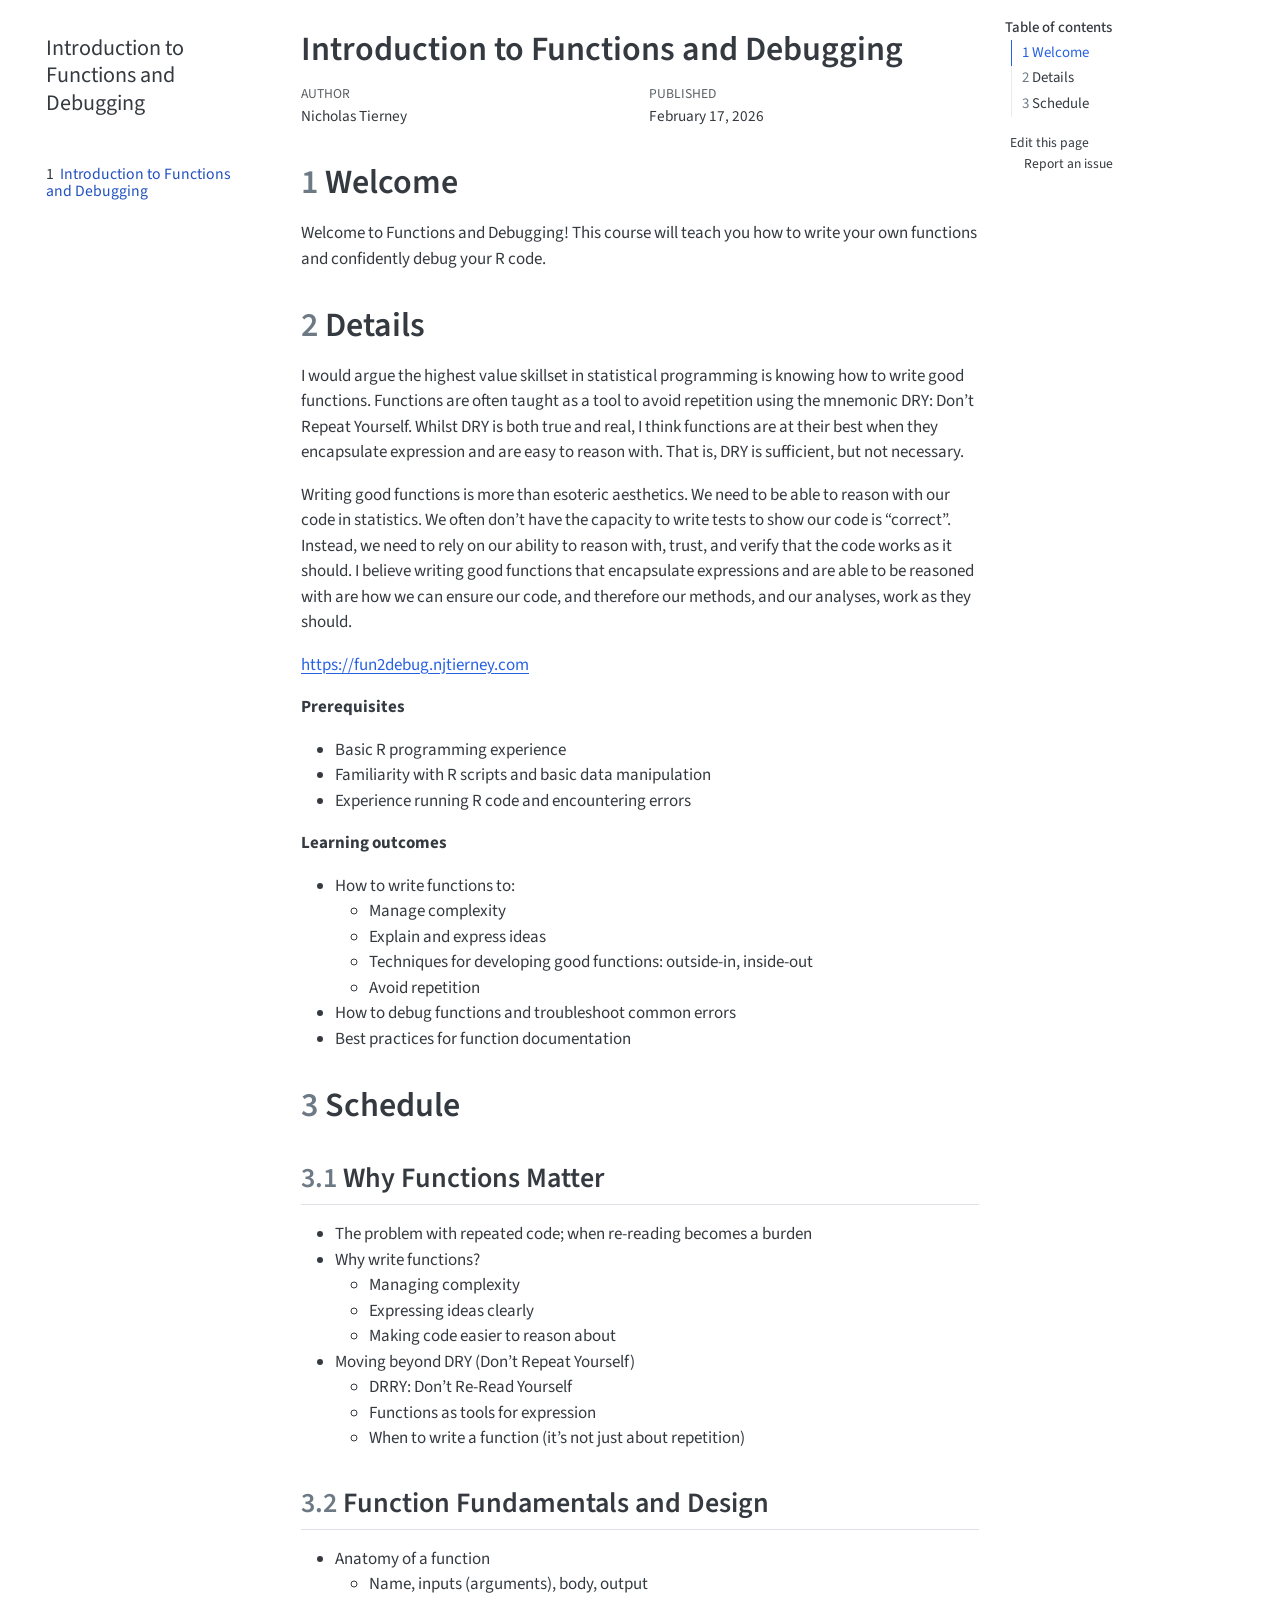
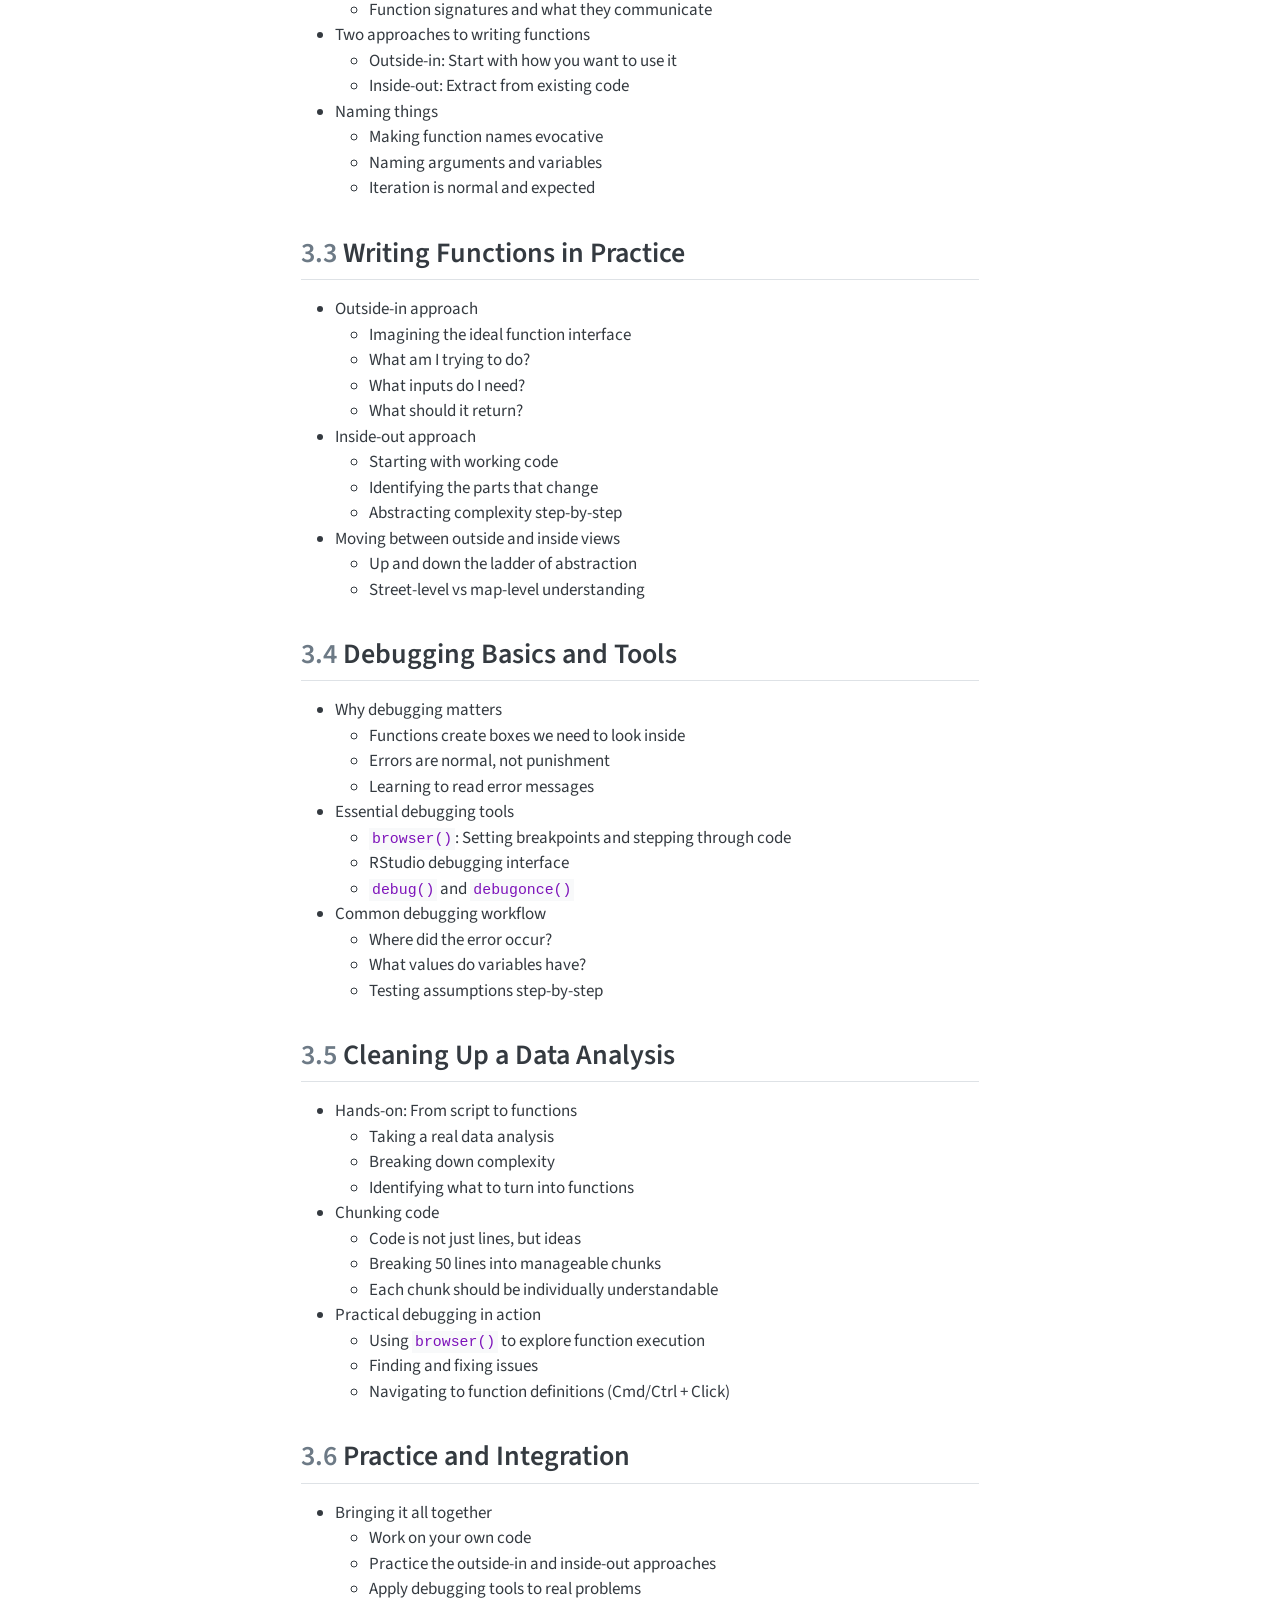
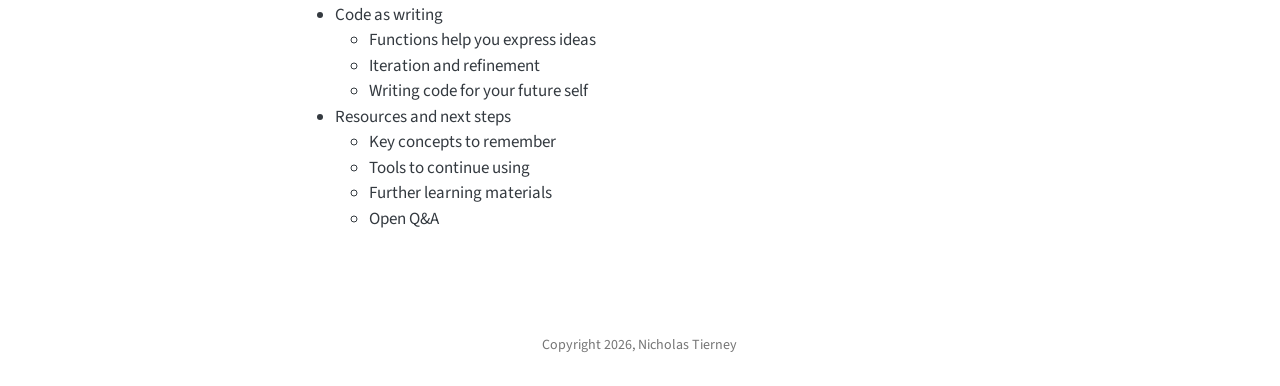
==== index.html @ d6c659cb "Built site for gh-pages" ====
<!DOCTYPE html>
<html xmlns="http://www.w3.org/1999/xhtml" lang="en" xml:lang="en"><head>

<meta charset="utf-8">
<meta name="generator" content="quarto-1.7.31">

<meta name="viewport" content="width=device-width, initial-scale=1.0, user-scalable=yes">

<meta name="author" content="Nicholas Tierney">
<meta name="dcterms.date" content="2026-02-17">

<title>Introduction to Functions and Debugging</title>
<style>
code{white-space: pre-wrap;}
span.smallcaps{font-variant: small-caps;}
div.columns{display: flex; gap: min(4vw, 1.5em);}
div.column{flex: auto; overflow-x: auto;}
div.hanging-indent{margin-left: 1.5em; text-indent: -1.5em;}
ul.task-list{list-style: none;}
ul.task-list li input[type="checkbox"] {
  width: 0.8em;
  margin: 0 0.8em 0.2em -1em; /* quarto-specific, see https://github.com/quarto-dev/quarto-cli/issues/4556 */ 
  vertical-align: middle;
}
</style>


<script src="site_libs/quarto-nav/quarto-nav.js"></script>
<script src="site_libs/quarto-nav/headroom.min.js"></script>
<script src="site_libs/clipboard/clipboard.min.js"></script>
<script src="site_libs/quarto-search/autocomplete.umd.js"></script>
<script src="site_libs/quarto-search/fuse.min.js"></script>
<script src="site_libs/quarto-search/quarto-search.js"></script>
<meta name="quarto:offset" content="./">
<script src="site_libs/quarto-html/quarto.js" type="module"></script>
<script src="site_libs/quarto-html/tabsets/tabsets.js" type="module"></script>
<script src="site_libs/quarto-html/popper.min.js"></script>
<script src="site_libs/quarto-html/tippy.umd.min.js"></script>
<script src="site_libs/quarto-html/anchor.min.js"></script>
<link href="site_libs/quarto-html/tippy.css" rel="stylesheet">
<link href="site_libs/quarto-html/quarto-syntax-highlighting-e1a5c8363afafaef2c763b6775fbf3ca.css" rel="stylesheet" id="quarto-text-highlighting-styles">
<script src="site_libs/bootstrap/bootstrap.min.js"></script>
<link href="site_libs/bootstrap/bootstrap-icons.css" rel="stylesheet">
<link href="site_libs/bootstrap/bootstrap-1e81d527365e20b3495763033adbcf98.min.css" rel="stylesheet" append-hash="true" id="quarto-bootstrap" data-mode="light">
<script id="quarto-search-options" type="application/json">{
  "location": "sidebar",
  "copy-button": false,
  "collapse-after": 3,
  "panel-placement": "start",
  "type": "textbox",
  "limit": 50,
  "keyboard-shortcut": [
    "f",
    "/",
    "s"
  ],
  "show-item-context": false,
  "language": {
    "search-no-results-text": "No results",
    "search-matching-documents-text": "matching documents",
    "search-copy-link-title": "Copy link to search",
    "search-hide-matches-text": "Hide additional matches",
    "search-more-match-text": "more match in this document",
    "search-more-matches-text": "more matches in this document",
    "search-clear-button-title": "Clear",
    "search-text-placeholder": "",
    "search-detached-cancel-button-title": "Cancel",
    "search-submit-button-title": "Submit",
    "search-label": "Search"
  }
}</script>


</head>

<body class="nav-sidebar floating quarto-light">

<div id="quarto-search-results"></div>
  <header id="quarto-header" class="headroom fixed-top">
  <nav class="quarto-secondary-nav">
    <div class="container-fluid d-flex">
      <button type="button" class="quarto-btn-toggle btn" data-bs-toggle="collapse" role="button" data-bs-target=".quarto-sidebar-collapse-item" aria-controls="quarto-sidebar" aria-expanded="false" aria-label="Toggle sidebar navigation" onclick="if (window.quartoToggleHeadroom) { window.quartoToggleHeadroom(); }">
        <i class="bi bi-layout-text-sidebar-reverse"></i>
      </button>
        <nav class="quarto-page-breadcrumbs" aria-label="breadcrumb"><ol class="breadcrumb"><li class="breadcrumb-item"><a href="./index.html"><span class="chapter-number">1</span>&nbsp; <span class="chapter-title">Introduction to Functions and Debugging</span></a></li></ol></nav>
        <a class="flex-grow-1" role="navigation" data-bs-toggle="collapse" data-bs-target=".quarto-sidebar-collapse-item" aria-controls="quarto-sidebar" aria-expanded="false" aria-label="Toggle sidebar navigation" onclick="if (window.quartoToggleHeadroom) { window.quartoToggleHeadroom(); }">      
        </a>
      <button type="button" class="btn quarto-search-button" aria-label="Search" onclick="window.quartoOpenSearch();">
        <i class="bi bi-search"></i>
      </button>
    </div>
  </nav>
</header>
<!-- content -->
<div id="quarto-content" class="quarto-container page-columns page-rows-contents page-layout-article">
<!-- sidebar -->
  <nav id="quarto-sidebar" class="sidebar collapse collapse-horizontal quarto-sidebar-collapse-item sidebar-navigation floating overflow-auto">
    <div class="pt-lg-2 mt-2 text-left sidebar-header">
    <div class="sidebar-title mb-0 py-0">
      <a href="./">Introduction to Functions and Debugging</a> 
        <div class="sidebar-tools-main">
    <a href="https://https://github.com/njtierney/fun2debug" title="Source Code" class="quarto-navigation-tool px-1" aria-label="Source Code"><i class="bi bi-github"></i></a>
</div>
    </div>
      </div>
        <div class="mt-2 flex-shrink-0 align-items-center">
        <div class="sidebar-search">
        <div id="quarto-search" class="" title="Search"></div>
        </div>
        </div>
    <div class="sidebar-menu-container"> 
    <ul class="list-unstyled mt-1">
        <li class="sidebar-item">
  <div class="sidebar-item-container"> 
  <a href="./index.html" class="sidebar-item-text sidebar-link active">
 <span class="menu-text"><span class="chapter-number">1</span>&nbsp; <span class="chapter-title">Introduction to Functions and Debugging</span></span></a>
  </div>
</li>
    </ul>
    </div>
</nav>
<div id="quarto-sidebar-glass" class="quarto-sidebar-collapse-item" data-bs-toggle="collapse" data-bs-target=".quarto-sidebar-collapse-item"></div>
<!-- margin-sidebar -->
    <div id="quarto-margin-sidebar" class="sidebar margin-sidebar">
        <nav id="TOC" role="doc-toc" class="toc-active">
    <h2 id="toc-title">Table of contents</h2>
   
  <ul>
  <li><a href="#welcome" id="toc-welcome" class="nav-link active" data-scroll-target="#welcome"><span class="header-section-number">1</span> Welcome</a></li>
  <li><a href="#details" id="toc-details" class="nav-link" data-scroll-target="#details"><span class="header-section-number">2</span> Details</a></li>
  <li><a href="#schedule" id="toc-schedule" class="nav-link" data-scroll-target="#schedule"><span class="header-section-number">3</span> Schedule</a>
  <ul class="collapse">
  <li><a href="#why-functions-matter" id="toc-why-functions-matter" class="nav-link" data-scroll-target="#why-functions-matter"><span class="header-section-number">3.1</span> Why Functions Matter</a></li>
  <li><a href="#function-fundamentals-and-design" id="toc-function-fundamentals-and-design" class="nav-link" data-scroll-target="#function-fundamentals-and-design"><span class="header-section-number">3.2</span> Function Fundamentals and Design</a></li>
  <li><a href="#writing-functions-in-practice" id="toc-writing-functions-in-practice" class="nav-link" data-scroll-target="#writing-functions-in-practice"><span class="header-section-number">3.3</span> Writing Functions in Practice</a></li>
  <li><a href="#debugging-basics-and-tools" id="toc-debugging-basics-and-tools" class="nav-link" data-scroll-target="#debugging-basics-and-tools"><span class="header-section-number">3.4</span> Debugging Basics and Tools</a></li>
  <li><a href="#cleaning-up-a-data-analysis" id="toc-cleaning-up-a-data-analysis" class="nav-link" data-scroll-target="#cleaning-up-a-data-analysis"><span class="header-section-number">3.5</span> Cleaning Up a Data Analysis</a></li>
  <li><a href="#practice-and-integration" id="toc-practice-and-integration" class="nav-link" data-scroll-target="#practice-and-integration"><span class="header-section-number">3.6</span> Practice and Integration</a></li>
  </ul></li>
  </ul>
<div class="toc-actions"><ul><li><a href="https://https://github.com/njtierney/fun2debug/edit/main/index.qmd" class="toc-action"><i class="bi bi-github"></i>Edit this page</a></li><li><a href="https://https://github.com/njtierney/fun2debug/issues/new" class="toc-action"><i class="bi empty"></i>Report an issue</a></li></ul></div></nav>
    </div>
<!-- main -->
<main class="content" id="quarto-document-content">

<header id="title-block-header" class="quarto-title-block default">
<div class="quarto-title">
<h1 class="title">Introduction to Functions and Debugging</h1>
</div>



<div class="quarto-title-meta">

    <div>
    <div class="quarto-title-meta-heading">Author</div>
    <div class="quarto-title-meta-contents">
             <p>Nicholas Tierney </p>
          </div>
  </div>
    
    <div>
    <div class="quarto-title-meta-heading">Published</div>
    <div class="quarto-title-meta-contents">
      <p class="date">February 17, 2026</p>
    </div>
  </div>
  
    
  </div>
  


</header>


<section id="welcome" class="level1" data-number="1">
<h1 data-number="1"><span class="header-section-number">1</span> Welcome</h1>
<p>Welcome to Functions and Debugging! This course will teach you how to write your own functions and confidently debug your R code.</p>
</section>
<section id="details" class="level1" data-number="2">
<h1 data-number="2"><span class="header-section-number">2</span> Details</h1>
<p>I would argue the highest value skillset in statistical programming is knowing how to write good functions. Functions are often taught as a tool to avoid repetition using the mnemonic DRY: Don’t Repeat Yourself. Whilst DRY is both true and real, I think functions are at their best when they encapsulate expression and are easy to reason with. That is, DRY is sufficient, but not necessary.</p>
<p>Writing good functions is more than esoteric aesthetics. We need to be able to reason with our code in statistics. We often don’t have the capacity to write tests to show our code is “correct”. Instead, we need to rely on our ability to reason with, trust, and verify that the code works as it should. I believe writing good functions that encapsulate expressions and are able to be reasoned with are how we can ensure our code, and therefore our methods, and our analyses, work as they should.</p>
<p><a href="https://fun2debug.njtierney.com" class="uri">https://fun2debug.njtierney.com</a></p>
<p><strong>Prerequisites</strong></p>
<ul>
<li>Basic R programming experience</li>
<li>Familiarity with R scripts and basic data manipulation</li>
<li>Experience running R code and encountering errors</li>
</ul>
<p><strong>Learning outcomes</strong></p>
<ul>
<li>How to write functions to:
<ul>
<li>Manage complexity</li>
<li>Explain and express ideas</li>
<li>Techniques for developing good functions: outside-in, inside-out</li>
<li>Avoid repetition</li>
</ul></li>
<li>How to debug functions and troubleshoot common errors</li>
<li>Best practices for function documentation</li>
</ul>
</section>
<section id="schedule" class="level1" data-number="3">
<h1 data-number="3"><span class="header-section-number">3</span> Schedule</h1>
<section id="why-functions-matter" class="level2" data-number="3.1">
<h2 data-number="3.1" class="anchored" data-anchor-id="why-functions-matter"><span class="header-section-number">3.1</span> Why Functions Matter</h2>
<ul>
<li>The problem with repeated code; when re-reading becomes a burden</li>
<li>Why write functions?
<ul>
<li>Managing complexity</li>
<li>Expressing ideas clearly</li>
<li>Making code easier to reason about</li>
</ul></li>
<li>Moving beyond DRY (Don’t Repeat Yourself)
<ul>
<li>DRRY: Don’t Re-Read Yourself</li>
<li>Functions as tools for expression</li>
<li>When to write a function (it’s not just about repetition)</li>
</ul></li>
</ul>
</section>
<section id="function-fundamentals-and-design" class="level2" data-number="3.2">
<h2 data-number="3.2" class="anchored" data-anchor-id="function-fundamentals-and-design"><span class="header-section-number">3.2</span> Function Fundamentals and Design</h2>
<ul>
<li>Anatomy of a function
<ul>
<li>Name, inputs (arguments), body, output</li>
<li>Function signatures and what they communicate</li>
</ul></li>
<li>Two approaches to writing functions
<ul>
<li>Outside-in: Start with how you want to use it</li>
<li>Inside-out: Extract from existing code</li>
</ul></li>
<li>Naming things
<ul>
<li>Making function names evocative</li>
<li>Naming arguments and variables</li>
<li>Iteration is normal and expected</li>
</ul></li>
</ul>
</section>
<section id="writing-functions-in-practice" class="level2" data-number="3.3">
<h2 data-number="3.3" class="anchored" data-anchor-id="writing-functions-in-practice"><span class="header-section-number">3.3</span> Writing Functions in Practice</h2>
<ul>
<li>Outside-in approach
<ul>
<li>Imagining the ideal function interface</li>
<li>What am I trying to do?</li>
<li>What inputs do I need?</li>
<li>What should it return?</li>
</ul></li>
<li>Inside-out approach
<ul>
<li>Starting with working code</li>
<li>Identifying the parts that change</li>
<li>Abstracting complexity step-by-step</li>
</ul></li>
<li>Moving between outside and inside views
<ul>
<li>Up and down the ladder of abstraction</li>
<li>Street-level vs map-level understanding</li>
</ul></li>
</ul>
</section>
<section id="debugging-basics-and-tools" class="level2" data-number="3.4">
<h2 data-number="3.4" class="anchored" data-anchor-id="debugging-basics-and-tools"><span class="header-section-number">3.4</span> Debugging Basics and Tools</h2>
<ul>
<li>Why debugging matters
<ul>
<li>Functions create boxes we need to look inside</li>
<li>Errors are normal, not punishment</li>
<li>Learning to read error messages</li>
</ul></li>
<li>Essential debugging tools
<ul>
<li><code>browser()</code>: Setting breakpoints and stepping through code</li>
<li>RStudio debugging interface</li>
<li><code>debug()</code> and <code>debugonce()</code></li>
</ul></li>
<li>Common debugging workflow
<ul>
<li>Where did the error occur?</li>
<li>What values do variables have?</li>
<li>Testing assumptions step-by-step</li>
</ul></li>
</ul>
</section>
<section id="cleaning-up-a-data-analysis" class="level2" data-number="3.5">
<h2 data-number="3.5" class="anchored" data-anchor-id="cleaning-up-a-data-analysis"><span class="header-section-number">3.5</span> Cleaning Up a Data Analysis</h2>
<ul>
<li>Hands-on: From script to functions
<ul>
<li>Taking a real data analysis</li>
<li>Breaking down complexity</li>
<li>Identifying what to turn into functions</li>
</ul></li>
<li>Chunking code
<ul>
<li>Code is not just lines, but ideas</li>
<li>Breaking 50 lines into manageable chunks</li>
<li>Each chunk should be individually understandable</li>
</ul></li>
<li>Practical debugging in action
<ul>
<li>Using <code>browser()</code> to explore function execution</li>
<li>Finding and fixing issues</li>
<li>Navigating to function definitions (Cmd/Ctrl + Click)</li>
</ul></li>
</ul>
</section>
<section id="practice-and-integration" class="level2" data-number="3.6">
<h2 data-number="3.6" class="anchored" data-anchor-id="practice-and-integration"><span class="header-section-number">3.6</span> Practice and Integration</h2>
<ul>
<li>Bringing it all together
<ul>
<li>Work on your own code</li>
<li>Practice the outside-in and inside-out approaches</li>
<li>Apply debugging tools to real problems</li>
</ul></li>
<li>Code as writing
<ul>
<li>Functions help you express ideas</li>
<li>Iteration and refinement</li>
<li>Writing code for your future self</li>
</ul></li>
<li>Resources and next steps
<ul>
<li>Key concepts to remember</li>
<li>Tools to continue using</li>
<li>Further learning materials</li>
<li>Open Q&amp;A</li>
</ul></li>
</ul>


</section>
</section>

</main> <!-- /main -->
<script id="quarto-html-after-body" type="application/javascript">
  window.document.addEventListener("DOMContentLoaded", function (event) {
    const icon = "";
    const anchorJS = new window.AnchorJS();
    anchorJS.options = {
      placement: 'right',
      icon: icon
    };
    anchorJS.add('.anchored');
    const isCodeAnnotation = (el) => {
      for (const clz of el.classList) {
        if (clz.startsWith('code-annotation-')) {                     
          return true;
        }
      }
      return false;
    }
    const onCopySuccess = function(e) {
      // button target
      const button = e.trigger;
      // don't keep focus
      button.blur();
      // flash "checked"
      button.classList.add('code-copy-button-checked');
      var currentTitle = button.getAttribute("title");
      button.setAttribute("title", "Copied!");
      let tooltip;
      if (window.bootstrap) {
        button.setAttribute("data-bs-toggle", "tooltip");
        button.setAttribute("data-bs-placement", "left");
        button.setAttribute("data-bs-title", "Copied!");
        tooltip = new bootstrap.Tooltip(button, 
          { trigger: "manual", 
            customClass: "code-copy-button-tooltip",
            offset: [0, -8]});
        tooltip.show();    
      }
      setTimeout(function() {
        if (tooltip) {
          tooltip.hide();
          button.removeAttribute("data-bs-title");
          button.removeAttribute("data-bs-toggle");
          button.removeAttribute("data-bs-placement");
        }
        button.setAttribute("title", currentTitle);
        button.classList.remove('code-copy-button-checked');
      }, 1000);
      // clear code selection
      e.clearSelection();
    }
    const getTextToCopy = function(trigger) {
        const codeEl = trigger.previousElementSibling.cloneNode(true);
        for (const childEl of codeEl.children) {
          if (isCodeAnnotation(childEl)) {
            childEl.remove();
          }
        }
        return codeEl.innerText;
    }
    const clipboard = new window.ClipboardJS('.code-copy-button:not([data-in-quarto-modal])', {
      text: getTextToCopy
    });
    clipboard.on('success', onCopySuccess);
    if (window.document.getElementById('quarto-embedded-source-code-modal')) {
      const clipboardModal = new window.ClipboardJS('.code-copy-button[data-in-quarto-modal]', {
        text: getTextToCopy,
        container: window.document.getElementById('quarto-embedded-source-code-modal')
      });
      clipboardModal.on('success', onCopySuccess);
    }
      var localhostRegex = new RegExp(/^(?:http|https):\/\/localhost\:?[0-9]*\//);
      var mailtoRegex = new RegExp(/^mailto:/);
        var filterRegex = new RegExp("https:\/\/fun2debug\.njtierney\.com");
      var isInternal = (href) => {
          return filterRegex.test(href) || localhostRegex.test(href) || mailtoRegex.test(href);
      }
      // Inspect non-navigation links and adorn them if external
     var links = window.document.querySelectorAll('a[href]:not(.nav-link):not(.navbar-brand):not(.toc-action):not(.sidebar-link):not(.sidebar-item-toggle):not(.pagination-link):not(.no-external):not([aria-hidden]):not(.dropdown-item):not(.quarto-navigation-tool):not(.about-link)');
      for (var i=0; i<links.length; i++) {
        const link = links[i];
        if (!isInternal(link.href)) {
          // undo the damage that might have been done by quarto-nav.js in the case of
          // links that we want to consider external
          if (link.dataset.originalHref !== undefined) {
            link.href = link.dataset.originalHref;
          }
        }
      }
    function tippyHover(el, contentFn, onTriggerFn, onUntriggerFn) {
      const config = {
        allowHTML: true,
        maxWidth: 500,
        delay: 100,
        arrow: false,
        appendTo: function(el) {
            return el.parentElement;
        },
        interactive: true,
        interactiveBorder: 10,
        theme: 'quarto',
        placement: 'bottom-start',
      };
      if (contentFn) {
        config.content = contentFn;
      }
      if (onTriggerFn) {
        config.onTrigger = onTriggerFn;
      }
      if (onUntriggerFn) {
        config.onUntrigger = onUntriggerFn;
      }
      window.tippy(el, config); 
    }
    const noterefs = window.document.querySelectorAll('a[role="doc-noteref"]');
    for (var i=0; i<noterefs.length; i++) {
      const ref = noterefs[i];
      tippyHover(ref, function() {
        // use id or data attribute instead here
        let href = ref.getAttribute('data-footnote-href') || ref.getAttribute('href');
        try { href = new URL(href).hash; } catch {}
        const id = href.replace(/^#\/?/, "");
        const note = window.document.getElementById(id);
        if (note) {
          return note.innerHTML;
        } else {
          return "";
        }
      });
    }
    const xrefs = window.document.querySelectorAll('a.quarto-xref');
    const processXRef = (id, note) => {
      // Strip column container classes
      const stripColumnClz = (el) => {
        el.classList.remove("page-full", "page-columns");
        if (el.children) {
          for (const child of el.children) {
            stripColumnClz(child);
          }
        }
      }
      stripColumnClz(note)
      if (id === null || id.startsWith('sec-')) {
        // Special case sections, only their first couple elements
        const container = document.createElement("div");
        if (note.children && note.children.length > 2) {
          container.appendChild(note.children[0].cloneNode(true));
          for (let i = 1; i < note.children.length; i++) {
            const child = note.children[i];
            if (child.tagName === "P" && child.innerText === "") {
              continue;
            } else {
              container.appendChild(child.cloneNode(true));
              break;
            }
          }
          if (window.Quarto?.typesetMath) {
            window.Quarto.typesetMath(container);
          }
          return container.innerHTML
        } else {
          if (window.Quarto?.typesetMath) {
            window.Quarto.typesetMath(note);
          }
          return note.innerHTML;
        }
      } else {
        // Remove any anchor links if they are present
        const anchorLink = note.querySelector('a.anchorjs-link');
        if (anchorLink) {
          anchorLink.remove();
        }
        if (window.Quarto?.typesetMath) {
          window.Quarto.typesetMath(note);
        }
        if (note.classList.contains("callout")) {
          return note.outerHTML;
        } else {
          return note.innerHTML;
        }
      }
    }
    for (var i=0; i<xrefs.length; i++) {
      const xref = xrefs[i];
      tippyHover(xref, undefined, function(instance) {
        instance.disable();
        let url = xref.getAttribute('href');
        let hash = undefined; 
        if (url.startsWith('#')) {
          hash = url;
        } else {
          try { hash = new URL(url).hash; } catch {}
        }
        if (hash) {
          const id = hash.replace(/^#\/?/, "");
          const note = window.document.getElementById(id);
          if (note !== null) {
            try {
              const html = processXRef(id, note.cloneNode(true));
              instance.setContent(html);
            } finally {
              instance.enable();
              instance.show();
            }
          } else {
            // See if we can fetch this
            fetch(url.split('#')[0])
            .then(res => res.text())
            .then(html => {
              const parser = new DOMParser();
              const htmlDoc = parser.parseFromString(html, "text/html");
              const note = htmlDoc.getElementById(id);
              if (note !== null) {
                const html = processXRef(id, note);
                instance.setContent(html);
              } 
            }).finally(() => {
              instance.enable();
              instance.show();
            });
          }
        } else {
          // See if we can fetch a full url (with no hash to target)
          // This is a special case and we should probably do some content thinning / targeting
          fetch(url)
          .then(res => res.text())
          .then(html => {
            const parser = new DOMParser();
            const htmlDoc = parser.parseFromString(html, "text/html");
            const note = htmlDoc.querySelector('main.content');
            if (note !== null) {
              // This should only happen for chapter cross references
              // (since there is no id in the URL)
              // remove the first header
              if (note.children.length > 0 && note.children[0].tagName === "HEADER") {
                note.children[0].remove();
              }
              const html = processXRef(null, note);
              instance.setContent(html);
            } 
          }).finally(() => {
            instance.enable();
            instance.show();
          });
        }
      }, function(instance) {
      });
    }
        let selectedAnnoteEl;
        const selectorForAnnotation = ( cell, annotation) => {
          let cellAttr = 'data-code-cell="' + cell + '"';
          let lineAttr = 'data-code-annotation="' +  annotation + '"';
          const selector = 'span[' + cellAttr + '][' + lineAttr + ']';
          return selector;
        }
        const selectCodeLines = (annoteEl) => {
          const doc = window.document;
          const targetCell = annoteEl.getAttribute("data-target-cell");
          const targetAnnotation = annoteEl.getAttribute("data-target-annotation");
          const annoteSpan = window.document.querySelector(selectorForAnnotation(targetCell, targetAnnotation));
          const lines = annoteSpan.getAttribute("data-code-lines").split(",");
          const lineIds = lines.map((line) => {
            return targetCell + "-" + line;
          })
          let top = null;
          let height = null;
          let parent = null;
          if (lineIds.length > 0) {
              //compute the position of the single el (top and bottom and make a div)
              const el = window.document.getElementById(lineIds[0]);
              top = el.offsetTop;
              height = el.offsetHeight;
              parent = el.parentElement.parentElement;
            if (lineIds.length > 1) {
              const lastEl = window.document.getElementById(lineIds[lineIds.length - 1]);
              const bottom = lastEl.offsetTop + lastEl.offsetHeight;
              height = bottom - top;
            }
            if (top !== null && height !== null && parent !== null) {
              // cook up a div (if necessary) and position it 
              let div = window.document.getElementById("code-annotation-line-highlight");
              if (div === null) {
                div = window.document.createElement("div");
                div.setAttribute("id", "code-annotation-line-highlight");
                div.style.position = 'absolute';
                parent.appendChild(div);
              }
              div.style.top = top - 2 + "px";
              div.style.height = height + 4 + "px";
              div.style.left = 0;
              let gutterDiv = window.document.getElementById("code-annotation-line-highlight-gutter");
              if (gutterDiv === null) {
                gutterDiv = window.document.createElement("div");
                gutterDiv.setAttribute("id", "code-annotation-line-highlight-gutter");
                gutterDiv.style.position = 'absolute';
                const codeCell = window.document.getElementById(targetCell);
                const gutter = codeCell.querySelector('.code-annotation-gutter');
                gutter.appendChild(gutterDiv);
              }
              gutterDiv.style.top = top - 2 + "px";
              gutterDiv.style.height = height + 4 + "px";
            }
            selectedAnnoteEl = annoteEl;
          }
        };
        const unselectCodeLines = () => {
          const elementsIds = ["code-annotation-line-highlight", "code-annotation-line-highlight-gutter"];
          elementsIds.forEach((elId) => {
            const div = window.document.getElementById(elId);
            if (div) {
              div.remove();
            }
          });
          selectedAnnoteEl = undefined;
        };
          // Handle positioning of the toggle
      window.addEventListener(
        "resize",
        throttle(() => {
          elRect = undefined;
          if (selectedAnnoteEl) {
            selectCodeLines(selectedAnnoteEl);
          }
        }, 10)
      );
      function throttle(fn, ms) {
      let throttle = false;
      let timer;
        return (...args) => {
          if(!throttle) { // first call gets through
              fn.apply(this, args);
              throttle = true;
          } else { // all the others get throttled
              if(timer) clearTimeout(timer); // cancel #2
              timer = setTimeout(() => {
                fn.apply(this, args);
                timer = throttle = false;
              }, ms);
          }
        };
      }
        // Attach click handler to the DT
        const annoteDls = window.document.querySelectorAll('dt[data-target-cell]');
        for (const annoteDlNode of annoteDls) {
          annoteDlNode.addEventListener('click', (event) => {
            const clickedEl = event.target;
            if (clickedEl !== selectedAnnoteEl) {
              unselectCodeLines();
              const activeEl = window.document.querySelector('dt[data-target-cell].code-annotation-active');
              if (activeEl) {
                activeEl.classList.remove('code-annotation-active');
              }
              selectCodeLines(clickedEl);
              clickedEl.classList.add('code-annotation-active');
            } else {
              // Unselect the line
              unselectCodeLines();
              clickedEl.classList.remove('code-annotation-active');
            }
          });
        }
    const findCites = (el) => {
      const parentEl = el.parentElement;
      if (parentEl) {
        const cites = parentEl.dataset.cites;
        if (cites) {
          return {
            el,
            cites: cites.split(' ')
          };
        } else {
          return findCites(el.parentElement)
        }
      } else {
        return undefined;
      }
    };
    var bibliorefs = window.document.querySelectorAll('a[role="doc-biblioref"]');
    for (var i=0; i<bibliorefs.length; i++) {
      const ref = bibliorefs[i];
      const citeInfo = findCites(ref);
      if (citeInfo) {
        tippyHover(citeInfo.el, function() {
          var popup = window.document.createElement('div');
          citeInfo.cites.forEach(function(cite) {
            var citeDiv = window.document.createElement('div');
            citeDiv.classList.add('hanging-indent');
            citeDiv.classList.add('csl-entry');
            var biblioDiv = window.document.getElementById('ref-' + cite);
            if (biblioDiv) {
              citeDiv.innerHTML = biblioDiv.innerHTML;
            }
            popup.appendChild(citeDiv);
          });
          return popup.innerHTML;
        });
      }
    }
  });
  </script>
</div> <!-- /content -->
<footer class="footer">
  <div class="nav-footer">
    <div class="nav-footer-left">
      &nbsp;
    </div>   
    <div class="nav-footer-center">
<p>Copyright 2026, Nicholas Tierney</p>
<div class="toc-actions d-sm-block d-md-none"><ul><li><a href="https://https://github.com/njtierney/fun2debug/edit/main/index.qmd" class="toc-action"><i class="bi bi-github"></i>Edit this page</a></li><li><a href="https://https://github.com/njtierney/fun2debug/issues/new" class="toc-action"><i class="bi empty"></i>Report an issue</a></li></ul></div></div>
    <div class="nav-footer-right">
      &nbsp;
    </div>
  </div>
</footer>




</body></html>
---- site_libs/quarto-html/tippy.css ----
.tippy-box[data-animation=fade][data-state=hidden]{opacity:0}[data-tippy-root]{max-width:calc(100vw - 10px)}.tippy-box{position:relative;background-color:#333;color:#fff;border-radius:4px;font-size:14px;line-height:1.4;white-space:normal;outline:0;transition-property:transform,visibility,opacity}.tippy-box[data-placement^=top]>.tippy-arrow{bottom:0}.tippy-box[data-placement^=top]>.tippy-arrow:before{bottom:-7px;left:0;border-width:8px 8px 0;border-top-color:initial;transform-origin:center top}.tippy-box[data-placement^=bottom]>.tippy-arrow{top:0}.tippy-box[data-placement^=bottom]>.tippy-arrow:before{top:-7px;left:0;border-width:0 8px 8px;border-bottom-color:initial;transform-origin:center bottom}.tippy-box[data-placement^=left]>.tippy-arrow{right:0}.tippy-box[data-placement^=left]>.tippy-arrow:before{border-width:8px 0 8px 8px;border-left-color:initial;right:-7px;transform-origin:center left}.tippy-box[data-placement^=right]>.tippy-arrow{left:0}.tippy-box[data-placement^=right]>.tippy-arrow:before{left:-7px;border-width:8px 8px 8px 0;border-right-color:initial;transform-origin:center right}.tippy-box[data-inertia][data-state=visible]{transition-timing-function:cubic-bezier(.54,1.5,.38,1.11)}.tippy-arrow{width:16px;height:16px;color:#333}.tippy-arrow:before{content:"";position:absolute;border-color:transparent;border-style:solid}.tippy-content{position:relative;padding:5px 9px;z-index:1}
---- site_libs/quarto-html/quarto-syntax-highlighting-e1a5c8363afafaef2c763b6775fbf3ca.css ----
/* quarto syntax highlight colors */
:root {
  --quarto-hl-ot-color: #003B4F;
  --quarto-hl-at-color: #657422;
  --quarto-hl-ss-color: #20794D;
  --quarto-hl-an-color: #5E5E5E;
  --quarto-hl-fu-color: #4758AB;
  --quarto-hl-st-color: #20794D;
  --quarto-hl-cf-color: #003B4F;
  --quarto-hl-op-color: #5E5E5E;
  --quarto-hl-er-color: #AD0000;
  --quarto-hl-bn-color: #AD0000;
  --quarto-hl-al-color: #AD0000;
  --quarto-hl-va-color: #111111;
  --quarto-hl-bu-color: inherit;
  --quarto-hl-ex-color: inherit;
  --quarto-hl-pp-color: #AD0000;
  --quarto-hl-in-color: #5E5E5E;
  --quarto-hl-vs-color: #20794D;
  --quarto-hl-wa-color: #5E5E5E;
  --quarto-hl-do-color: #5E5E5E;
  --quarto-hl-im-color: #00769E;
  --quarto-hl-ch-color: #20794D;
  --quarto-hl-dt-color: #AD0000;
  --quarto-hl-fl-color: #AD0000;
  --quarto-hl-co-color: #5E5E5E;
  --quarto-hl-cv-color: #5E5E5E;
  --quarto-hl-cn-color: #8f5902;
  --quarto-hl-sc-color: #5E5E5E;
  --quarto-hl-dv-color: #AD0000;
  --quarto-hl-kw-color: #003B4F;
}

/* other quarto variables */
:root {
  --quarto-font-monospace: SFMono-Regular, Menlo, Monaco, Consolas, "Liberation Mono", "Courier New", monospace;
}

/* syntax highlight based on Pandoc's rules */
pre > code.sourceCode > span {
  color: #003B4F;
}

code.sourceCode > span {
  color: #003B4F;
}

div.sourceCode,
div.sourceCode pre.sourceCode {
  color: #003B4F;
}

/* Normal */
code span {
  color: #003B4F;
}

/* Alert */
code span.al {
  color: #AD0000;
  font-style: inherit;
}

/* Annotation */
code span.an {
  color: #5E5E5E;
  font-style: inherit;
}

/* Attribute */
code span.at {
  color: #657422;
  font-style: inherit;
}

/* BaseN */
code span.bn {
  color: #AD0000;
  font-style: inherit;
}

/* BuiltIn */
code span.bu {
  font-style: inherit;
}

/* ControlFlow */
code span.cf {
  color: #003B4F;
  font-weight: bold;
  font-style: inherit;
}

/* Char */
code span.ch {
  color: #20794D;
  font-style: inherit;
}

/* Constant */
code span.cn {
  color: #8f5902;
  font-style: inherit;
}

/* Comment */
code span.co {
  color: #5E5E5E;
  font-style: inherit;
}

/* CommentVar */
code span.cv {
  color: #5E5E5E;
  font-style: italic;
}

/* Documentation */
code span.do {
  color: #5E5E5E;
  font-style: italic;
}

/* DataType */
code span.dt {
  color: #AD0000;
  font-style: inherit;
}

/* DecVal */
code span.dv {
  color: #AD0000;
  font-style: inherit;
}

/* Error */
code span.er {
  color: #AD0000;
  font-style: inherit;
}

/* Extension */
code span.ex {
  font-style: inherit;
}

/* Float */
code span.fl {
  color: #AD0000;
  font-style: inherit;
}

/* Function */
code span.fu {
  color: #4758AB;
  font-style: inherit;
}

/* Import */
code span.im {
  color: #00769E;
  font-style: inherit;
}

/* Information */
code span.in {
  color: #5E5E5E;
  font-style: inherit;
}

/* Keyword */
code span.kw {
  color: #003B4F;
  font-weight: bold;
  font-style: inherit;
}

/* Operator */
code span.op {
  color: #5E5E5E;
  font-style: inherit;
}

/* Other */
code span.ot {
  color: #003B4F;
  font-style: inherit;
}

/* Preprocessor */
code span.pp {
  color: #AD0000;
  font-style: inherit;
}

/* SpecialChar */
code span.sc {
  color: #5E5E5E;
  font-style: inherit;
}

/* SpecialString */
code span.ss {
  color: #20794D;
  font-style: inherit;
}

/* String */
code span.st {
  color: #20794D;
  font-style: inherit;
}

/* Variable */
code span.va {
  color: #111111;
  font-style: inherit;
}

/* VerbatimString */
code span.vs {
  color: #20794D;
  font-style: inherit;
}

/* Warning */
code span.wa {
  color: #5E5E5E;
  font-style: italic;
}

.prevent-inlining {
  content: "</";
}

/*# sourceMappingURL=c735b2cac6c846c1abc72f5ce1520814.css.map */
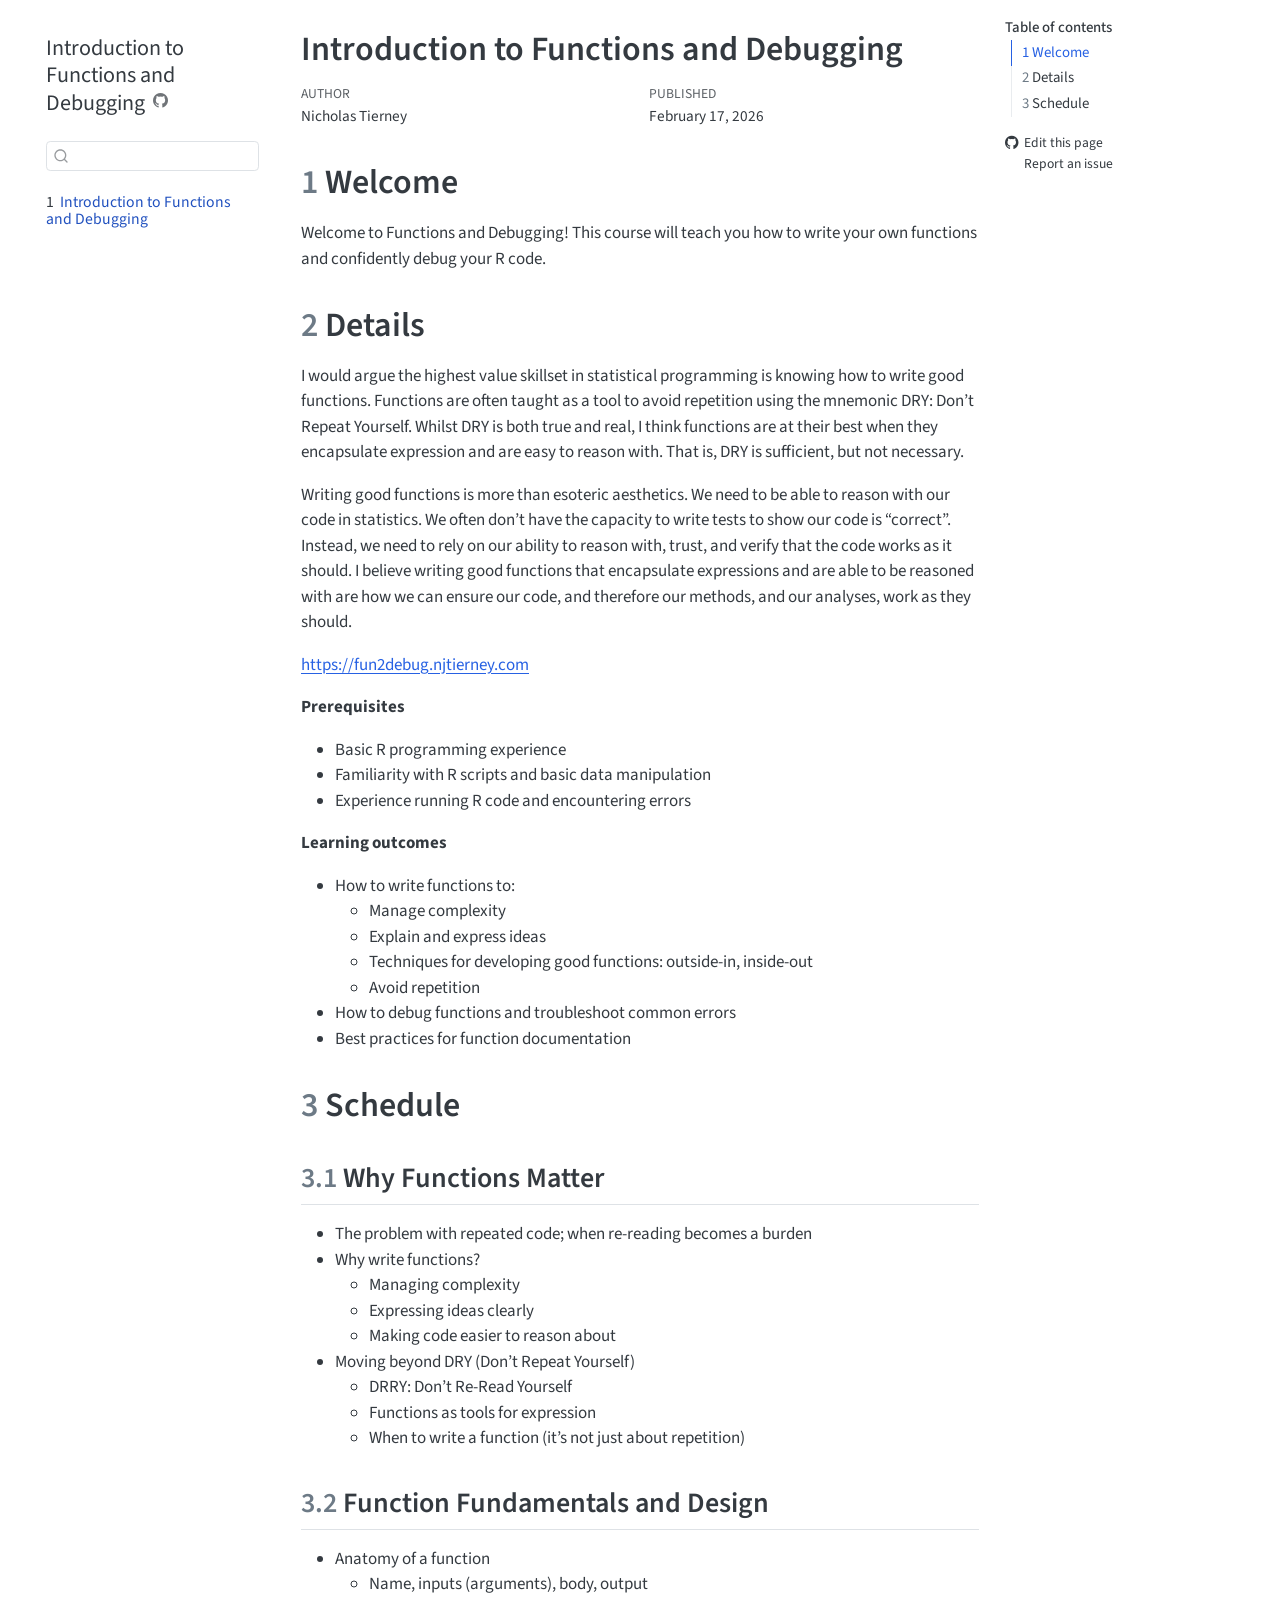
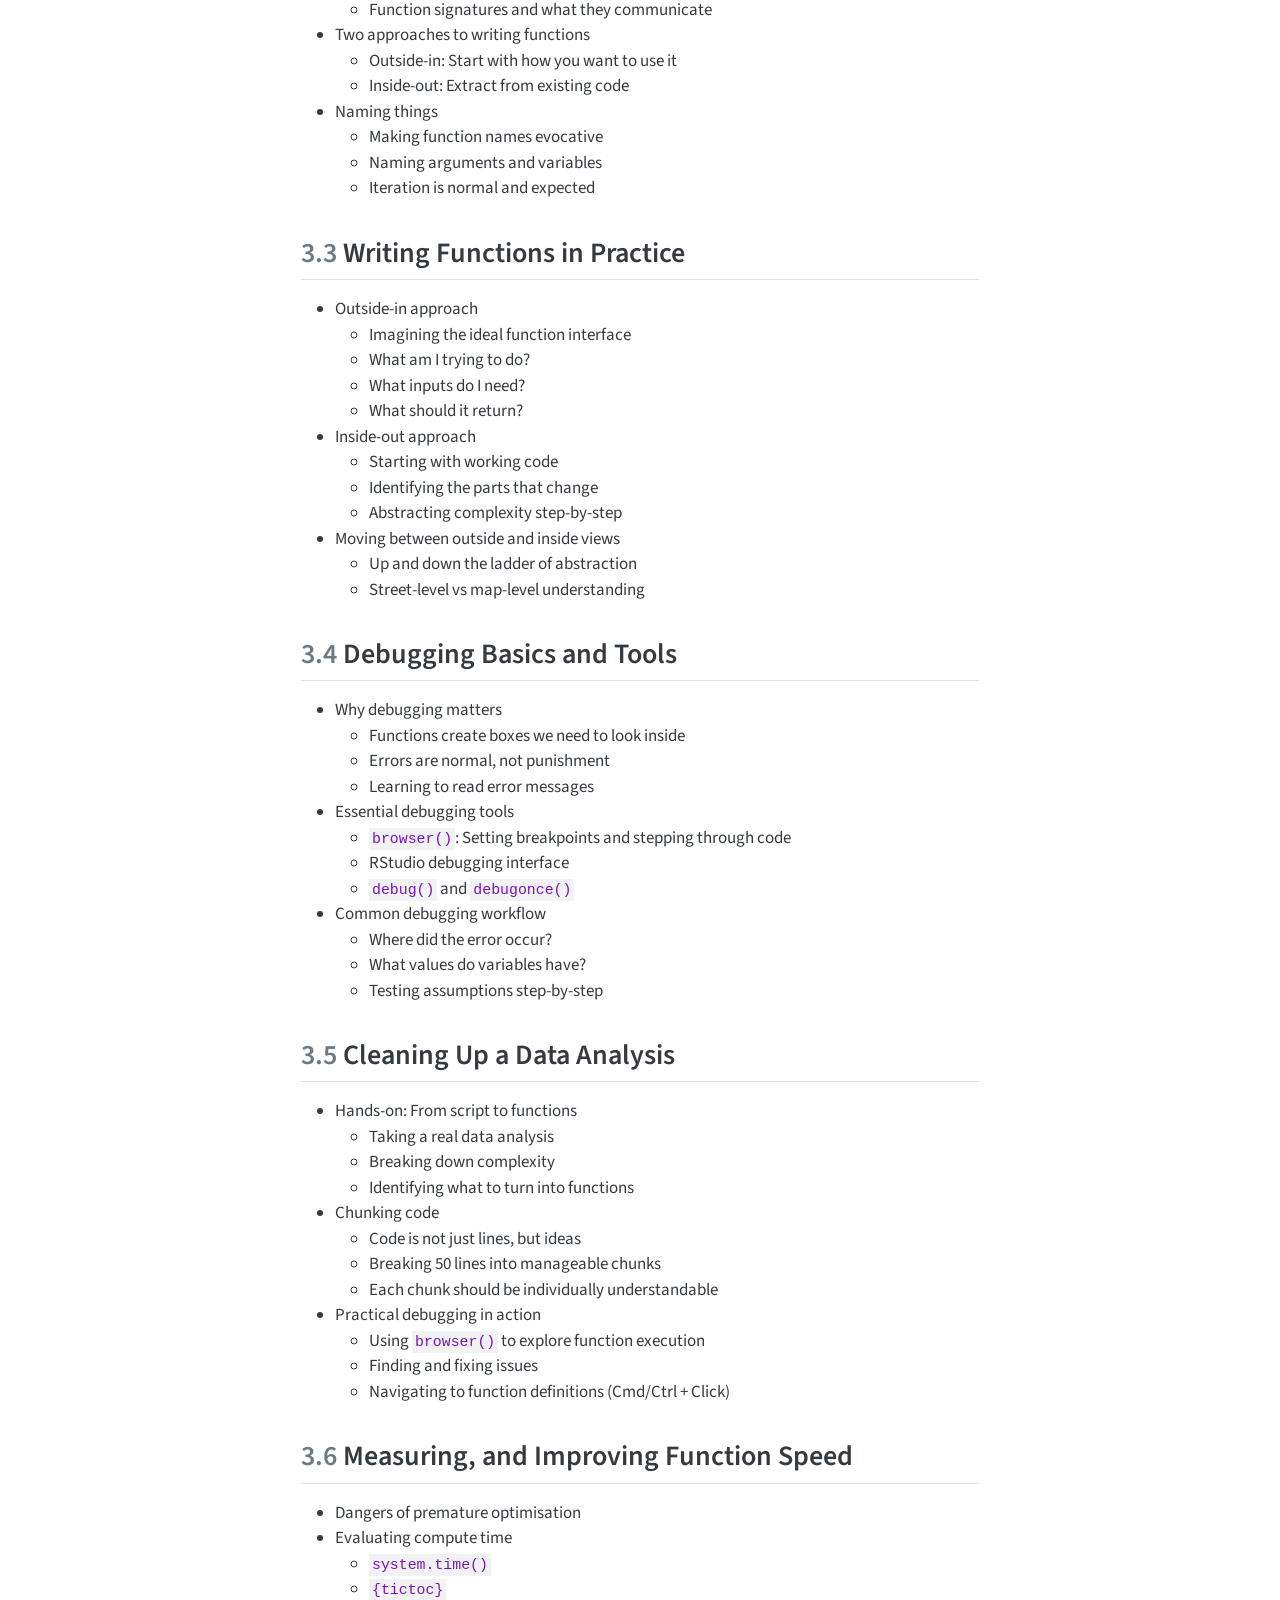
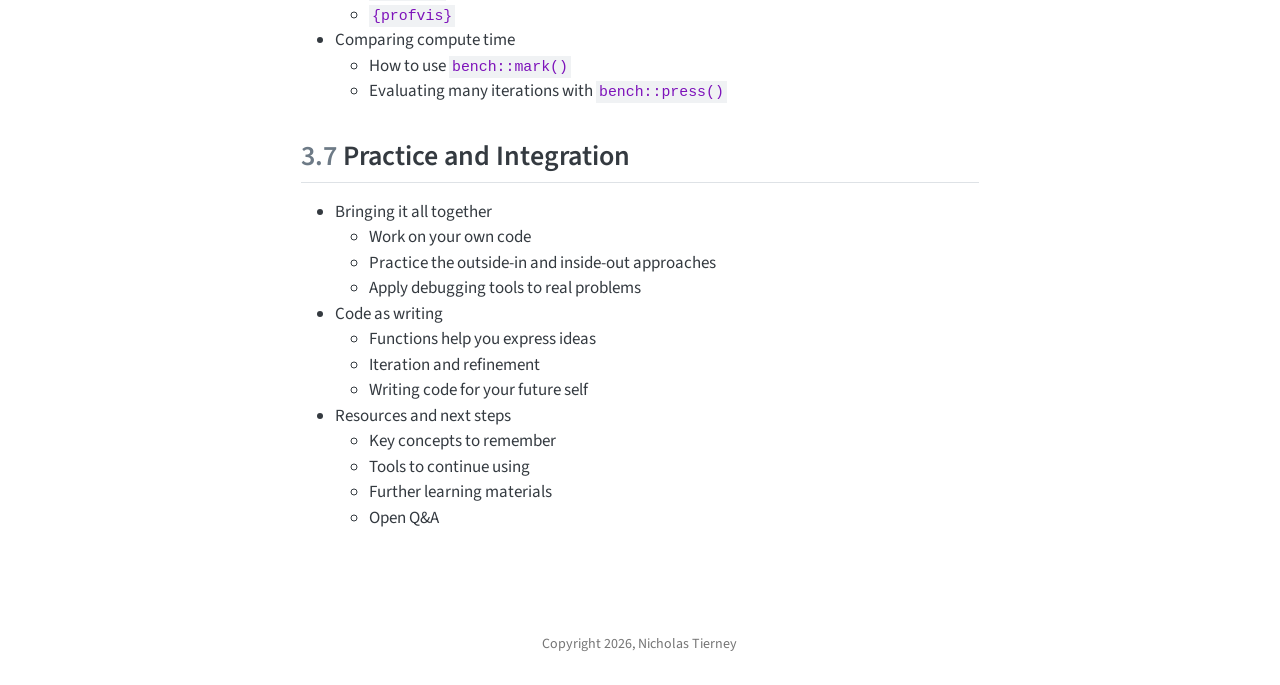
==== commit f50a738d: "Built site for gh-pages" ====
--- a/index.html
+++ b/index.html
@@ -2,7 +2,7 @@
 <html xmlns="http://www.w3.org/1999/xhtml" lang="en" xml:lang="en"><head>
 
 <meta charset="utf-8">
-<meta name="generator" content="quarto-1.7.31">
+<meta name="generator" content="quarto-1.9.37">
 
 <meta name="viewport" content="width=device-width, initial-scale=1.0, user-scalable=yes">
 
@@ -11,6 +11,9 @@
 
 <title>Introduction to Functions and Debugging</title>
 <style>
+/* Default styles provided by pandoc.
+** See https://pandoc.org/MANUAL.html#variables-for-html for config info.
+*/
 code{white-space: pre-wrap;}
 span.smallcaps{font-variant: small-caps;}
 div.columns{display: flex; gap: min(4vw, 1.5em);}
@@ -38,10 +41,10 @@
 <script src="site_libs/quarto-html/tippy.umd.min.js"></script>
 <script src="site_libs/quarto-html/anchor.min.js"></script>
 <link href="site_libs/quarto-html/tippy.css" rel="stylesheet">
-<link href="site_libs/quarto-html/quarto-syntax-highlighting-e1a5c8363afafaef2c763b6775fbf3ca.css" rel="stylesheet" id="quarto-text-highlighting-styles">
+<link href="site_libs/quarto-html/quarto-syntax-highlighting-7f8f88aac4f3542376d5c11b86a4c14d.css" rel="stylesheet" id="quarto-text-highlighting-styles">
 <script src="site_libs/bootstrap/bootstrap.min.js"></script>
 <link href="site_libs/bootstrap/bootstrap-icons.css" rel="stylesheet">
-<link href="site_libs/bootstrap/bootstrap-1e81d527365e20b3495763033adbcf98.min.css" rel="stylesheet" append-hash="true" id="quarto-bootstrap" data-mode="light">
+<link href="site_libs/bootstrap/bootstrap-d186ee71915d1414126d49a598f8905e.min.css" rel="stylesheet" append-hash="true" id="quarto-bootstrap" data-mode="light">
 <script id="quarto-search-options" type="application/json">{
   "location": "sidebar",
   "copy-button": false,
@@ -135,7 +138,8 @@
   <li><a href="#writing-functions-in-practice" id="toc-writing-functions-in-practice" class="nav-link" data-scroll-target="#writing-functions-in-practice"><span class="header-section-number">3.3</span> Writing Functions in Practice</a></li>
   <li><a href="#debugging-basics-and-tools" id="toc-debugging-basics-and-tools" class="nav-link" data-scroll-target="#debugging-basics-and-tools"><span class="header-section-number">3.4</span> Debugging Basics and Tools</a></li>
   <li><a href="#cleaning-up-a-data-analysis" id="toc-cleaning-up-a-data-analysis" class="nav-link" data-scroll-target="#cleaning-up-a-data-analysis"><span class="header-section-number">3.5</span> Cleaning Up a Data Analysis</a></li>
-  <li><a href="#practice-and-integration" id="toc-practice-and-integration" class="nav-link" data-scroll-target="#practice-and-integration"><span class="header-section-number">3.6</span> Practice and Integration</a></li>
+  <li><a href="#measuring-and-improving-function-speed" id="toc-measuring-and-improving-function-speed" class="nav-link" data-scroll-target="#measuring-and-improving-function-speed"><span class="header-section-number">3.6</span> Measuring, and Improving Function Speed</a></li>
+  <li><a href="#practice-and-integration" id="toc-practice-and-integration" class="nav-link" data-scroll-target="#practice-and-integration"><span class="header-section-number">3.7</span> Practice and Integration</a></li>
   </ul></li>
   </ul>
 <div class="toc-actions"><ul><li><a href="https://https://github.com/njtierney/fun2debug/edit/main/index.qmd" class="toc-action"><i class="bi bi-github"></i>Edit this page</a></li><li><a href="https://https://github.com/njtierney/fun2debug/issues/new" class="toc-action"><i class="bi empty"></i>Report an issue</a></li></ul></div></nav>
@@ -312,8 +316,25 @@
 </ul></li>
 </ul>
 </section>
-<section id="practice-and-integration" class="level2" data-number="3.6">
-<h2 data-number="3.6" class="anchored" data-anchor-id="practice-and-integration"><span class="header-section-number">3.6</span> Practice and Integration</h2>
+<section id="measuring-and-improving-function-speed" class="level2" data-number="3.6">
+<h2 data-number="3.6" class="anchored" data-anchor-id="measuring-and-improving-function-speed"><span class="header-section-number">3.6</span> Measuring, and Improving Function Speed</h2>
+<ul>
+<li>Dangers of premature optimisation</li>
+<li>Evaluating compute time
+<ul>
+<li><code>system.time()</code></li>
+<li><code>{tictoc}</code></li>
+<li><code>{profvis}</code></li>
+</ul></li>
+<li>Comparing compute time
+<ul>
+<li>How to use <code>bench::mark()</code></li>
+<li>Evaluating many iterations with <code>bench::press()</code></li>
+</ul></li>
+</ul>
+</section>
+<section id="practice-and-integration" class="level2" data-number="3.7">
+<h2 data-number="3.7" class="anchored" data-anchor-id="practice-and-integration"><span class="header-section-number">3.7</span> Practice and Integration</h2>
 <ul>
 <li>Bringing it all together
 <ul>
@@ -392,13 +413,14 @@
       e.clearSelection();
     }
     const getTextToCopy = function(trigger) {
-        const codeEl = trigger.previousElementSibling.cloneNode(true);
-        for (const childEl of codeEl.children) {
-          if (isCodeAnnotation(childEl)) {
-            childEl.remove();
-          }
-        }
-        return codeEl.innerText;
+      const outerScaffold = trigger.parentElement.cloneNode(true);
+      const codeEl = outerScaffold.querySelector('code');
+      for (const childEl of codeEl.children) {
+        if (isCodeAnnotation(childEl)) {
+          childEl.remove();
+        }
+      }
+      return codeEl.innerText;
     }
     const clipboard = new window.ClipboardJS('.code-copy-button:not([data-in-quarto-modal])', {
       text: getTextToCopy
--- a/site_libs/quarto-html/quarto-syntax-highlighting-7f8f88aac4f3542376d5c11b86a4c14d.css
+++ b/site_libs/quarto-html/quarto-syntax-highlighting-7f8f88aac4f3542376d5c11b86a4c14d.css
@@ -0,0 +1,236 @@
+/* quarto syntax highlight colors */
+:root {
+  --quarto-hl-ot-color: #003B4F;
+  --quarto-hl-at-color: #657422;
+  --quarto-hl-ss-color: #20794D;
+  --quarto-hl-an-color: #5E5E5E;
+  --quarto-hl-fu-color: #4758AB;
+  --quarto-hl-st-color: #20794D;
+  --quarto-hl-cf-color: #003B4F;
+  --quarto-hl-op-color: #5E5E5E;
+  --quarto-hl-er-color: #AD0000;
+  --quarto-hl-bn-color: #AD0000;
+  --quarto-hl-al-color: #AD0000;
+  --quarto-hl-va-color: #111111;
+  --quarto-hl-bu-color: inherit;
+  --quarto-hl-ex-color: inherit;
+  --quarto-hl-pp-color: #AD0000;
+  --quarto-hl-in-color: #5E5E5E;
+  --quarto-hl-vs-color: #20794D;
+  --quarto-hl-wa-color: #5E5E5E;
+  --quarto-hl-do-color: #5E5E5E;
+  --quarto-hl-im-color: #00769E;
+  --quarto-hl-ch-color: #20794D;
+  --quarto-hl-dt-color: #AD0000;
+  --quarto-hl-fl-color: #AD0000;
+  --quarto-hl-co-color: #5E5E5E;
+  --quarto-hl-cv-color: #5E5E5E;
+  --quarto-hl-cn-color: #8f5902;
+  --quarto-hl-sc-color: #5E5E5E;
+  --quarto-hl-dv-color: #AD0000;
+  --quarto-hl-kw-color: #003B4F;
+}
+
+/* other quarto variables */
+:root {
+  --quarto-font-monospace: SFMono-Regular, Menlo, Monaco, Consolas, "Liberation Mono", "Courier New", monospace;
+}
+
+/* syntax highlight based on Pandoc's rules */
+pre > code.sourceCode > span {
+  color: #003B4F;
+}
+
+code.sourceCode > span {
+  color: #003B4F;
+}
+
+div.sourceCode,
+div.sourceCode pre.sourceCode {
+  color: #003B4F;
+}
+
+/* Normal */
+code span {
+  color: #003B4F;
+}
+
+/* Alert */
+code span.al {
+  color: #AD0000;
+  font-style: inherit;
+}
+
+/* Annotation */
+code span.an {
+  color: #5E5E5E;
+  font-style: inherit;
+}
+
+/* Attribute */
+code span.at {
+  color: #657422;
+  font-style: inherit;
+}
+
+/* BaseN */
+code span.bn {
+  color: #AD0000;
+  font-style: inherit;
+}
+
+/* BuiltIn */
+code span.bu {
+  font-style: inherit;
+}
+
+/* ControlFlow */
+code span.cf {
+  color: #003B4F;
+  font-weight: bold;
+  font-style: inherit;
+}
+
+/* Char */
+code span.ch {
+  color: #20794D;
+  font-style: inherit;
+}
+
+/* Constant */
+code span.cn {
+  color: #8f5902;
+  font-style: inherit;
+}
+
+/* Comment */
+code span.co {
+  color: #5E5E5E;
+  font-style: inherit;
+}
+
+/* CommentVar */
+code span.cv {
+  color: #5E5E5E;
+  font-style: italic;
+}
+
+/* Documentation */
+code span.do {
+  color: #5E5E5E;
+  font-style: italic;
+}
+
+/* DataType */
+code span.dt {
+  color: #AD0000;
+  font-style: inherit;
+}
+
+/* DecVal */
+code span.dv {
+  color: #AD0000;
+  font-style: inherit;
+}
+
+/* Error */
+code span.er {
+  color: #AD0000;
+  font-style: inherit;
+}
+
+/* Extension */
+code span.ex {
+  font-style: inherit;
+}
+
+/* Float */
+code span.fl {
+  color: #AD0000;
+  font-style: inherit;
+}
+
+/* Function */
+code span.fu {
+  color: #4758AB;
+  font-style: inherit;
+}
+
+/* Import */
+code span.im {
+  color: #00769E;
+  font-style: inherit;
+}
+
+/* Information */
+code span.in {
+  color: #5E5E5E;
+  font-style: inherit;
+}
+
+/* Keyword */
+code span.kw {
+  color: #003B4F;
+  font-weight: bold;
+  font-style: inherit;
+}
+
+/* Operator */
+code span.op {
+  color: #5E5E5E;
+  font-style: inherit;
+}
+
+/* Other */
+code span.ot {
+  color: #003B4F;
+  font-style: inherit;
+}
+
+/* Preprocessor */
+code span.pp {
+  color: #AD0000;
+  font-style: inherit;
+}
+
+/* SpecialChar */
+code span.sc {
+  color: #5E5E5E;
+  font-style: inherit;
+}
+
+/* SpecialString */
+code span.ss {
+  color: #20794D;
+  font-style: inherit;
+}
+
+/* String */
+code span.st {
+  color: #20794D;
+  font-style: inherit;
+}
+
+/* Variable */
+code span.va {
+  color: #111111;
+  font-style: inherit;
+}
+
+/* VerbatimString */
+code span.vs {
+  color: #20794D;
+  font-style: inherit;
+}
+
+/* Warning */
+code span.wa {
+  color: #5E5E5E;
+  font-style: italic;
+}
+
+.prevent-inlining {
+  content: "</";
+}
+
+/*# sourceMappingURL=789ad8cd35626ba772517505b42a116e.css.map */
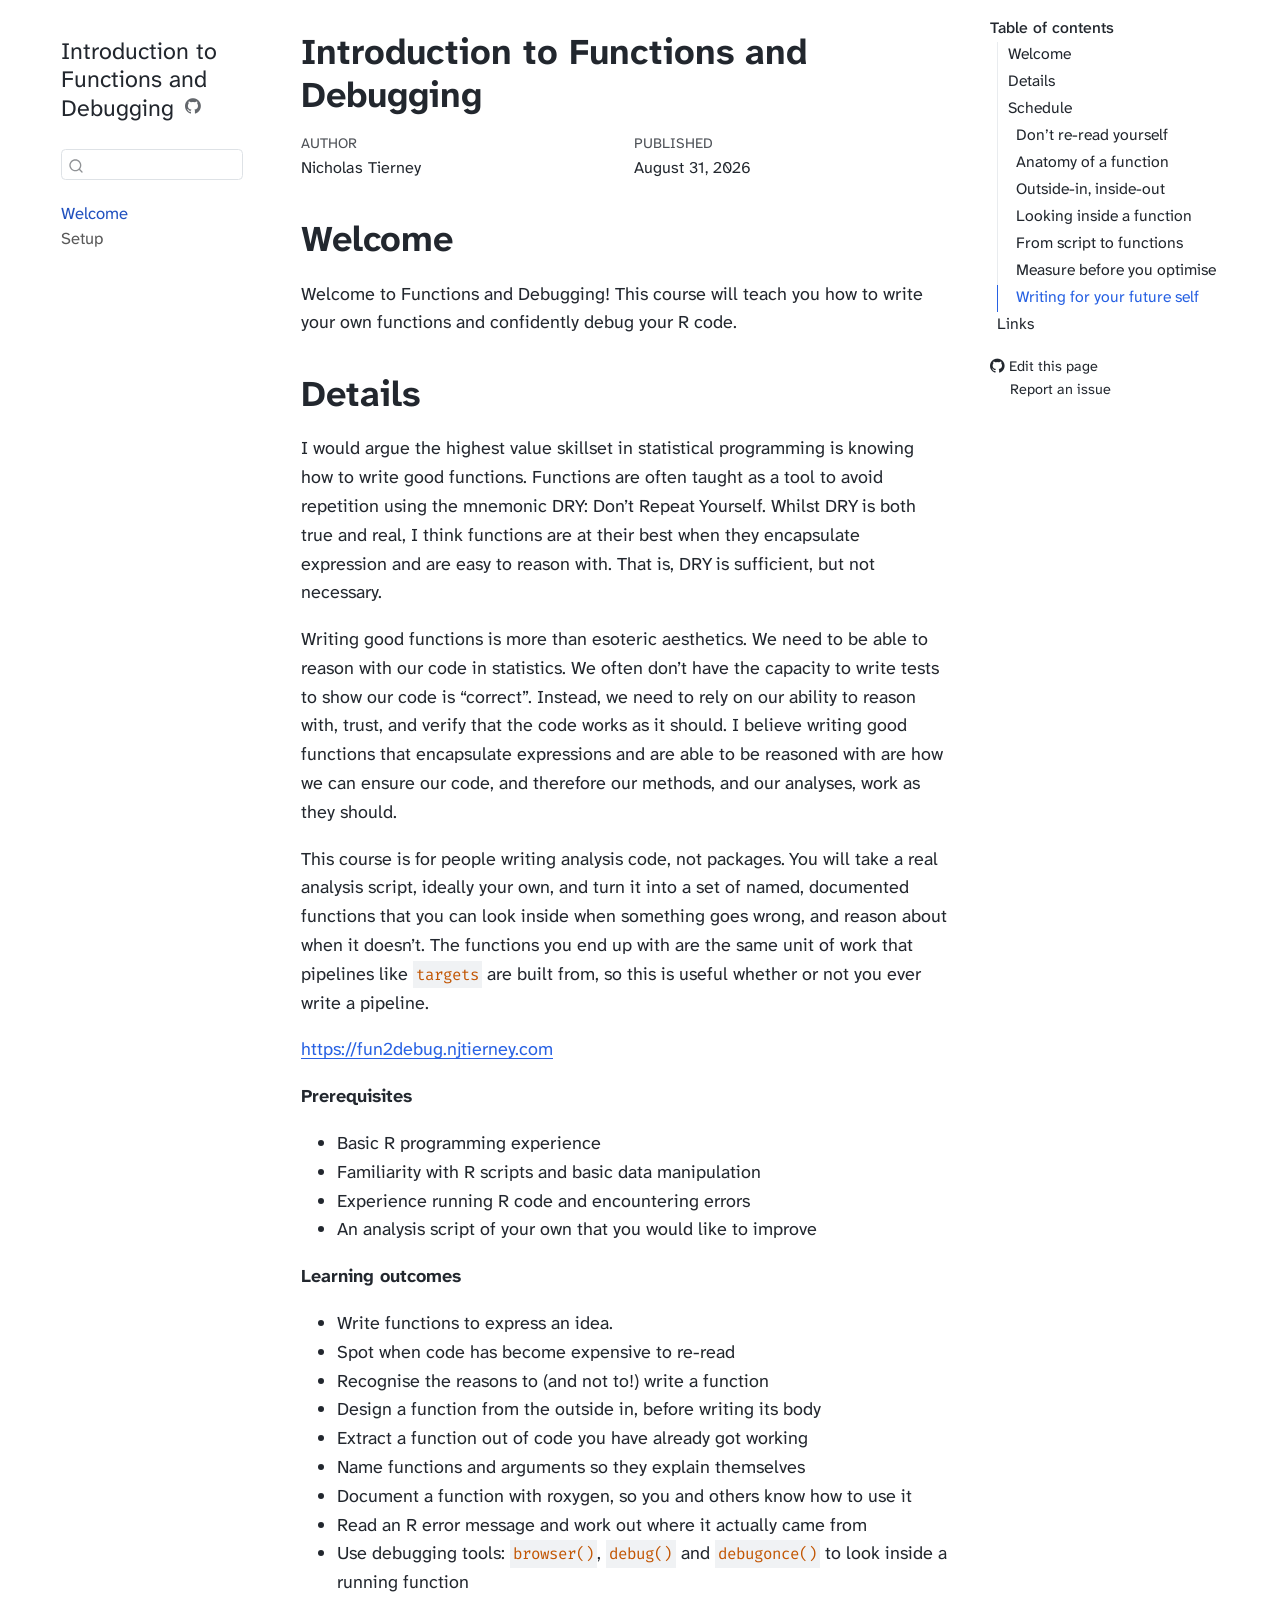
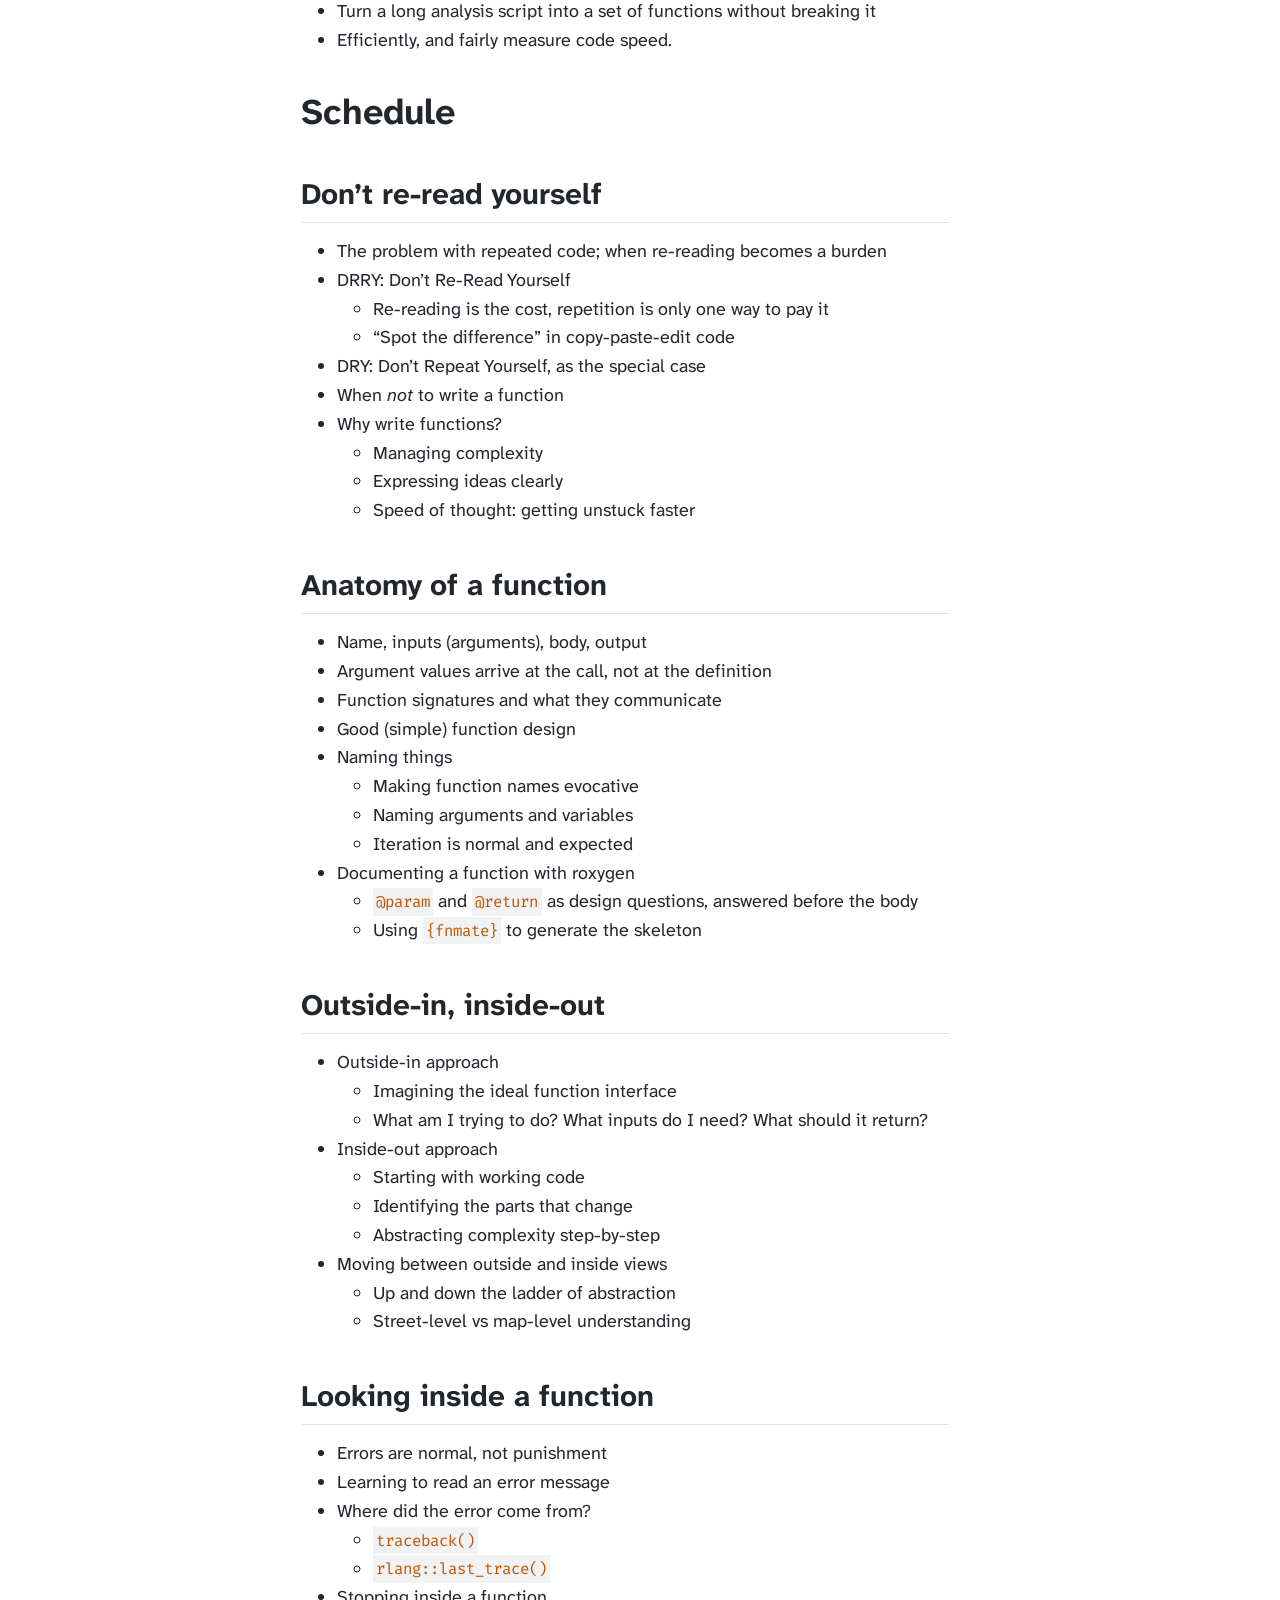
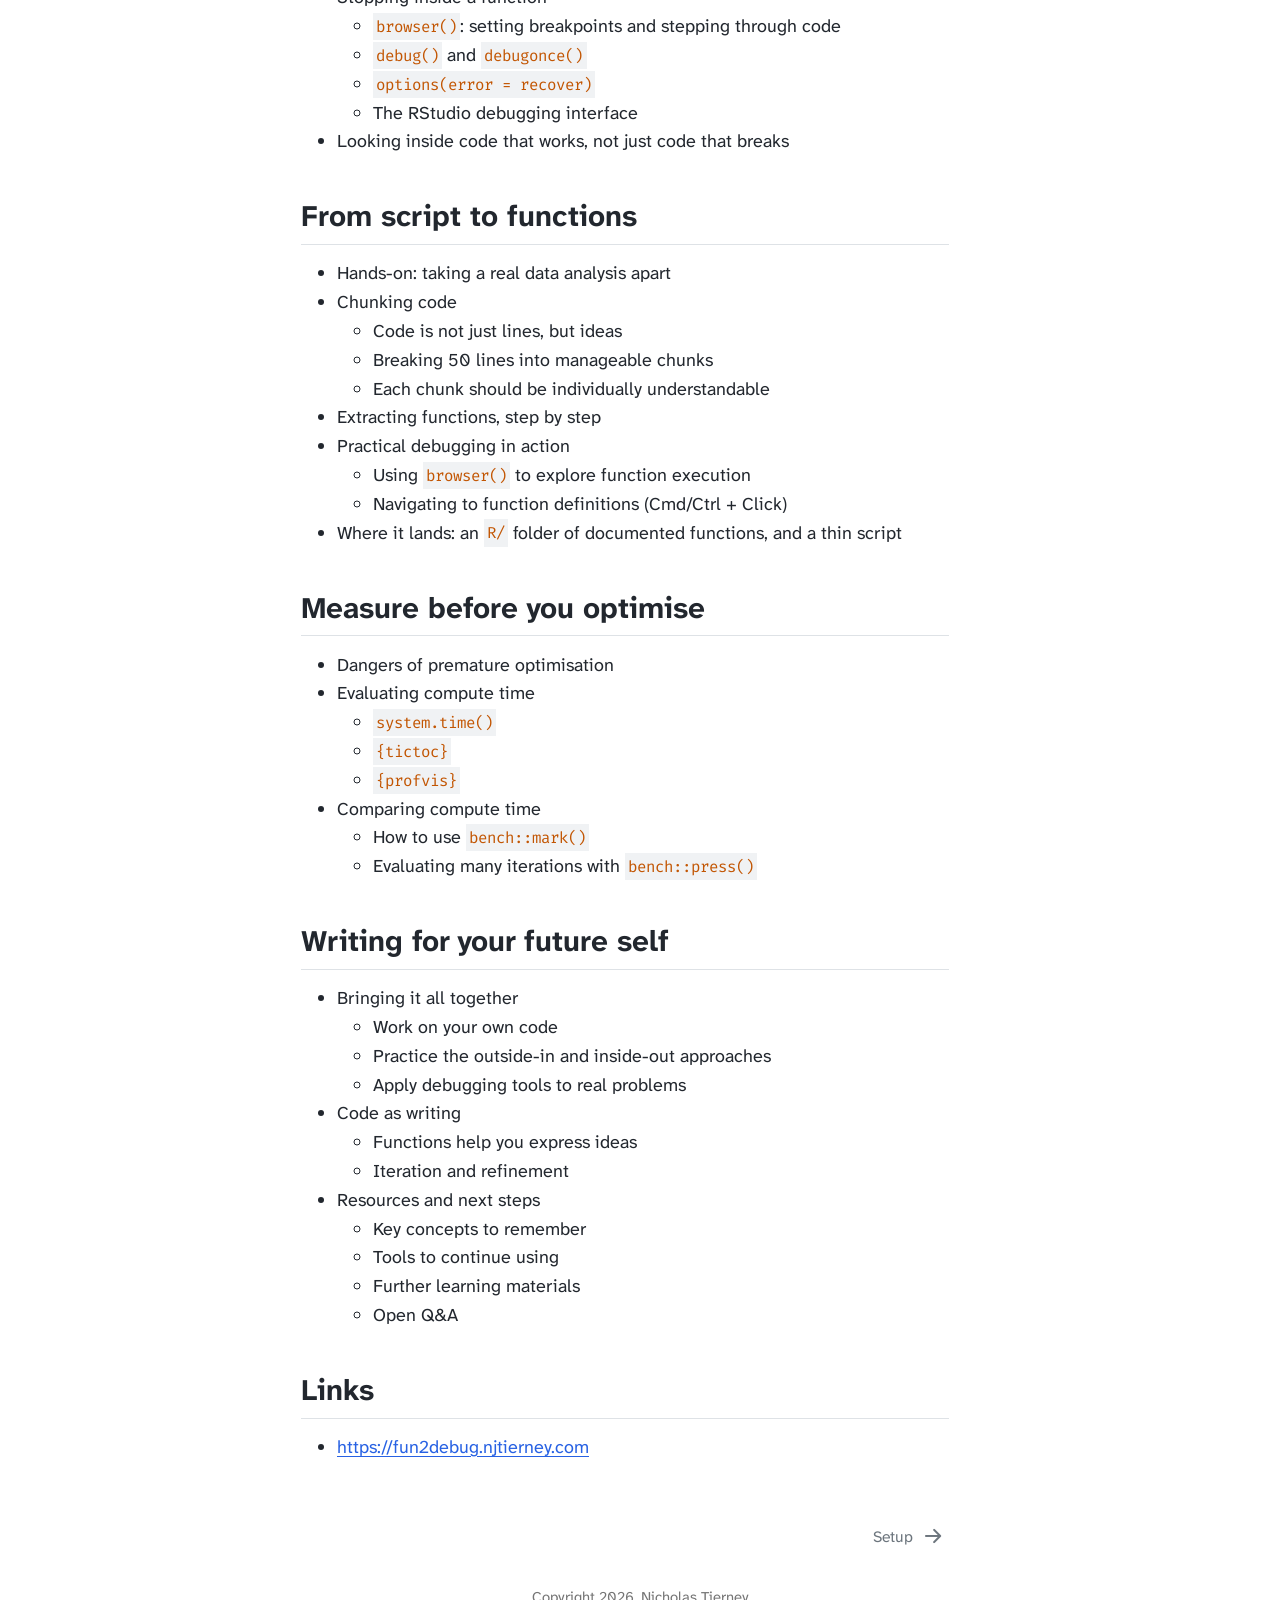
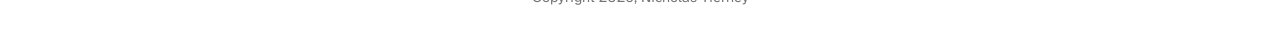
==== commit bb3c5e20: "Built site for gh-pages" ====
--- a/index.html
+++ b/index.html
@@ -2,22 +2,25 @@
 <html xmlns="http://www.w3.org/1999/xhtml" lang="en" xml:lang="en"><head>
 
 <meta charset="utf-8">
-<meta name="generator" content="quarto-1.9.37">
+<meta name="generator" content="quarto-1.10.18">
 
 <meta name="viewport" content="width=device-width, initial-scale=1.0, user-scalable=yes">
 
 <meta name="author" content="Nicholas Tierney">
-<meta name="dcterms.date" content="2026-02-17">
+<meta name="dcterms.date" content="2026-08-31">
 
 <title>Introduction to Functions and Debugging</title>
 <style>
 /* Default styles provided by pandoc.
 ** See https://pandoc.org/MANUAL.html#variables-for-html for config info.
 */
-code{white-space: pre-wrap;}
 span.smallcaps{font-variant: small-caps;}
-div.columns{display: flex; gap: min(4vw, 1.5em);}
-div.column{flex: auto; overflow-x: auto;}
+div.columns{display: flex; gap: 1.5em;}
+div.column{flex: auto;}
+@media screen {
+div.columns{gap: min(4vw, 1.5em);}
+div.column{overflow-x: auto;}
+}
 div.hanging-indent{margin-left: 1.5em; text-indent: -1.5em;}
 ul.task-list{list-style: none;}
 ul.task-list li input[type="checkbox"] {
@@ -35,16 +38,17 @@
 <script src="site_libs/quarto-search/fuse.min.js"></script>
 <script src="site_libs/quarto-search/quarto-search.js"></script>
 <meta name="quarto:offset" content="./">
+<link href="./setup.html" rel="next">
 <script src="site_libs/quarto-html/quarto.js" type="module"></script>
 <script src="site_libs/quarto-html/tabsets/tabsets.js" type="module"></script>
 <script src="site_libs/quarto-html/popper.min.js"></script>
 <script src="site_libs/quarto-html/tippy.umd.min.js"></script>
 <script src="site_libs/quarto-html/anchor.min.js"></script>
 <link href="site_libs/quarto-html/tippy.css" rel="stylesheet">
-<link href="site_libs/quarto-html/quarto-syntax-highlighting-7f8f88aac4f3542376d5c11b86a4c14d.css" rel="stylesheet" id="quarto-text-highlighting-styles">
+<link href="site_libs/quarto-html/quarto-syntax-highlighting-b45b7b0fa9169e986df15f1ef60a279c.css" rel="stylesheet" id="quarto-text-highlighting-styles">
 <script src="site_libs/bootstrap/bootstrap.min.js"></script>
 <link href="site_libs/bootstrap/bootstrap-icons.css" rel="stylesheet">
-<link href="site_libs/bootstrap/bootstrap-d186ee71915d1414126d49a598f8905e.min.css" rel="stylesheet" append-hash="true" id="quarto-bootstrap" data-mode="light">
+<link href="site_libs/bootstrap/bootstrap-020cafe2c5162b14dfdb8f310a12914a.min.css" rel="stylesheet" append-hash="true" id="quarto-bootstrap" data-mode="light">
 <script id="quarto-search-options" type="application/json">{
   "location": "sidebar",
   "copy-button": false,
@@ -85,7 +89,7 @@
       <button type="button" class="quarto-btn-toggle btn" data-bs-toggle="collapse" role="button" data-bs-target=".quarto-sidebar-collapse-item" aria-controls="quarto-sidebar" aria-expanded="false" aria-label="Toggle sidebar navigation" onclick="if (window.quartoToggleHeadroom) { window.quartoToggleHeadroom(); }">
         <i class="bi bi-layout-text-sidebar-reverse"></i>
       </button>
-        <nav class="quarto-page-breadcrumbs" aria-label="breadcrumb"><ol class="breadcrumb"><li class="breadcrumb-item"><a href="./index.html"><span class="chapter-number">1</span>&nbsp; <span class="chapter-title">Introduction to Functions and Debugging</span></a></li></ol></nav>
+        <nav class="quarto-page-breadcrumbs" aria-label="breadcrumb"><ol class="breadcrumb"><li class="breadcrumb-item"><a href="./index.html">Welcome</a></li></ol></nav>
         <a class="flex-grow-1" role="navigation" data-bs-toggle="collapse" data-bs-target=".quarto-sidebar-collapse-item" aria-controls="quarto-sidebar" aria-expanded="false" aria-label="Toggle sidebar navigation" onclick="if (window.quartoToggleHeadroom) { window.quartoToggleHeadroom(); }">      
         </a>
       <button type="button" class="btn quarto-search-button" aria-label="Search" onclick="window.quartoOpenSearch();">
@@ -102,7 +106,7 @@
     <div class="sidebar-title mb-0 py-0">
       <a href="./">Introduction to Functions and Debugging</a> 
         <div class="sidebar-tools-main">
-    <a href="https://https://github.com/njtierney/fun2debug" title="Source Code" class="quarto-navigation-tool px-1" aria-label="Source Code"><i class="bi bi-github"></i></a>
+    <a href="https://github.com/njtierney/fun2debug" title="Source Code" class="quarto-navigation-tool px-1" aria-label="Source Code"><i class="bi bi-github"></i></a>
 </div>
     </div>
       </div>
@@ -116,7 +120,13 @@
         <li class="sidebar-item">
   <div class="sidebar-item-container"> 
   <a href="./index.html" class="sidebar-item-text sidebar-link active">
- <span class="menu-text"><span class="chapter-number">1</span>&nbsp; <span class="chapter-title">Introduction to Functions and Debugging</span></span></a>
+ <span class="menu-text">Welcome</span></a>
+  </div>
+</li>
+        <li class="sidebar-item">
+  <div class="sidebar-item-container"> 
+  <a href="./setup.html" class="sidebar-item-text sidebar-link">
+ <span class="menu-text">Setup</span></a>
   </div>
 </li>
     </ul>
@@ -129,20 +139,21 @@
     <h2 id="toc-title">Table of contents</h2>
    
   <ul>
-  <li><a href="#welcome" id="toc-welcome" class="nav-link active" data-scroll-target="#welcome"><span class="header-section-number">1</span> Welcome</a></li>
-  <li><a href="#details" id="toc-details" class="nav-link" data-scroll-target="#details"><span class="header-section-number">2</span> Details</a></li>
-  <li><a href="#schedule" id="toc-schedule" class="nav-link" data-scroll-target="#schedule"><span class="header-section-number">3</span> Schedule</a>
+  <li><a href="#welcome" id="toc-welcome" class="nav-link active" data-scroll-target="#welcome">Welcome</a></li>
+  <li><a href="#details" id="toc-details" class="nav-link" data-scroll-target="#details">Details</a></li>
+  <li><a href="#schedule" id="toc-schedule" class="nav-link" data-scroll-target="#schedule">Schedule</a>
   <ul class="collapse">
-  <li><a href="#why-functions-matter" id="toc-why-functions-matter" class="nav-link" data-scroll-target="#why-functions-matter"><span class="header-section-number">3.1</span> Why Functions Matter</a></li>
-  <li><a href="#function-fundamentals-and-design" id="toc-function-fundamentals-and-design" class="nav-link" data-scroll-target="#function-fundamentals-and-design"><span class="header-section-number">3.2</span> Function Fundamentals and Design</a></li>
-  <li><a href="#writing-functions-in-practice" id="toc-writing-functions-in-practice" class="nav-link" data-scroll-target="#writing-functions-in-practice"><span class="header-section-number">3.3</span> Writing Functions in Practice</a></li>
-  <li><a href="#debugging-basics-and-tools" id="toc-debugging-basics-and-tools" class="nav-link" data-scroll-target="#debugging-basics-and-tools"><span class="header-section-number">3.4</span> Debugging Basics and Tools</a></li>
-  <li><a href="#cleaning-up-a-data-analysis" id="toc-cleaning-up-a-data-analysis" class="nav-link" data-scroll-target="#cleaning-up-a-data-analysis"><span class="header-section-number">3.5</span> Cleaning Up a Data Analysis</a></li>
-  <li><a href="#measuring-and-improving-function-speed" id="toc-measuring-and-improving-function-speed" class="nav-link" data-scroll-target="#measuring-and-improving-function-speed"><span class="header-section-number">3.6</span> Measuring, and Improving Function Speed</a></li>
-  <li><a href="#practice-and-integration" id="toc-practice-and-integration" class="nav-link" data-scroll-target="#practice-and-integration"><span class="header-section-number">3.7</span> Practice and Integration</a></li>
+  <li><a href="#dont-re-read-yourself" id="toc-dont-re-read-yourself" class="nav-link" data-scroll-target="#dont-re-read-yourself">Don’t re-read yourself</a></li>
+  <li><a href="#anatomy-of-a-function" id="toc-anatomy-of-a-function" class="nav-link" data-scroll-target="#anatomy-of-a-function">Anatomy of a function</a></li>
+  <li><a href="#outside-in-inside-out" id="toc-outside-in-inside-out" class="nav-link" data-scroll-target="#outside-in-inside-out">Outside-in, inside-out</a></li>
+  <li><a href="#looking-inside-a-function" id="toc-looking-inside-a-function" class="nav-link" data-scroll-target="#looking-inside-a-function">Looking inside a function</a></li>
+  <li><a href="#from-script-to-functions" id="toc-from-script-to-functions" class="nav-link" data-scroll-target="#from-script-to-functions">From script to functions</a></li>
+  <li><a href="#measure-before-you-optimise" id="toc-measure-before-you-optimise" class="nav-link" data-scroll-target="#measure-before-you-optimise">Measure before you optimise</a></li>
+  <li><a href="#writing-for-your-future-self" id="toc-writing-for-your-future-self" class="nav-link" data-scroll-target="#writing-for-your-future-self">Writing for your future self</a></li>
+  <li>Links</li>
   </ul></li>
   </ul>
-<div class="toc-actions"><ul><li><a href="https://https://github.com/njtierney/fun2debug/edit/main/index.qmd" class="toc-action"><i class="bi bi-github"></i>Edit this page</a></li><li><a href="https://https://github.com/njtierney/fun2debug/issues/new" class="toc-action"><i class="bi empty"></i>Report an issue</a></li></ul></div></nav>
+<div class="toc-actions"><ul><li><a href="https://github.com/njtierney/fun2debug/edit/main/index.qmd" class="toc-action"><i class="bi bi-github"></i>Edit this page</a></li><li><a href="https://github.com/njtierney/fun2debug/issues/new" class="toc-action"><i class="bi empty"></i>Report an issue</a></li></ul></div></nav>
     </div>
 <!-- main -->
 <main class="content" id="quarto-document-content">
@@ -166,7 +177,7 @@
     <div>
     <div class="quarto-title-meta-heading">Published</div>
     <div class="quarto-title-meta-contents">
-      <p class="date">February 17, 2026</p>
+      <p class="date">August 31, 2026</p>
     </div>
   </div>
   
@@ -178,84 +189,86 @@
 </header>
 
 
-<section id="welcome" class="level1" data-number="1">
-<h1 data-number="1"><span class="header-section-number">1</span> Welcome</h1>
+<section id="welcome" class="level1 unnumbered">
+<h1 class="unnumbered">Welcome</h1>
 <p>Welcome to Functions and Debugging! This course will teach you how to write your own functions and confidently debug your R code.</p>
 </section>
-<section id="details" class="level1" data-number="2">
-<h1 data-number="2"><span class="header-section-number">2</span> Details</h1>
+<section id="details" class="level1">
+<h1>Details</h1>
 <p>I would argue the highest value skillset in statistical programming is knowing how to write good functions. Functions are often taught as a tool to avoid repetition using the mnemonic DRY: Don’t Repeat Yourself. Whilst DRY is both true and real, I think functions are at their best when they encapsulate expression and are easy to reason with. That is, DRY is sufficient, but not necessary.</p>
 <p>Writing good functions is more than esoteric aesthetics. We need to be able to reason with our code in statistics. We often don’t have the capacity to write tests to show our code is “correct”. Instead, we need to rely on our ability to reason with, trust, and verify that the code works as it should. I believe writing good functions that encapsulate expressions and are able to be reasoned with are how we can ensure our code, and therefore our methods, and our analyses, work as they should.</p>
+<p>This course is for people writing analysis code, not packages. You will take a real analysis script, ideally your own, and turn it into a set of named, documented functions that you can look inside when something goes wrong, and reason about when it doesn’t. The functions you end up with are the same unit of work that pipelines like <code>targets</code> are built from, so this is useful whether or not you ever write a pipeline.</p>
 <p><a href="https://fun2debug.njtierney.com" class="uri">https://fun2debug.njtierney.com</a></p>
 <p><strong>Prerequisites</strong></p>
 <ul>
 <li>Basic R programming experience</li>
 <li>Familiarity with R scripts and basic data manipulation</li>
 <li>Experience running R code and encountering errors</li>
+<li>An analysis script of your own that you would like to improve</li>
 </ul>
 <p><strong>Learning outcomes</strong></p>
 <ul>
-<li>How to write functions to:
-<ul>
-<li>Manage complexity</li>
-<li>Explain and express ideas</li>
-<li>Techniques for developing good functions: outside-in, inside-out</li>
-<li>Avoid repetition</li>
-</ul></li>
-<li>How to debug functions and troubleshoot common errors</li>
-<li>Best practices for function documentation</li>
-</ul>
-</section>
-<section id="schedule" class="level1" data-number="3">
-<h1 data-number="3"><span class="header-section-number">3</span> Schedule</h1>
-<section id="why-functions-matter" class="level2" data-number="3.1">
-<h2 data-number="3.1" class="anchored" data-anchor-id="why-functions-matter"><span class="header-section-number">3.1</span> Why Functions Matter</h2>
+<li>Write functions to express an idea.</li>
+<li>Spot when code has become expensive to re-read</li>
+<li>Recognise the reasons to (and not to!) write a function</li>
+<li>Design a function from the outside in, before writing its body</li>
+<li>Extract a function out of code you have already got working</li>
+<li>Name functions and arguments so they explain themselves</li>
+<li>Document a function with roxygen, so you and others know how to use it</li>
+<li>Read an R error message and work out where it actually came from</li>
+<li>Use debugging tools: <code>browser()</code>, <code>debug()</code> and <code>debugonce()</code> to look inside a running function</li>
+<li>Turn a long analysis script into a set of functions without breaking it</li>
+<li>Efficiently, and fairly measure code speed.</li>
+</ul>
+</section>
+<section id="schedule" class="level1">
+<h1>Schedule</h1>
+<section id="dont-re-read-yourself" class="level2">
+<h2 class="anchored" data-anchor-id="dont-re-read-yourself">Don’t re-read yourself</h2>
 <ul>
 <li>The problem with repeated code; when re-reading becomes a burden</li>
+<li>DRRY: Don’t Re-Read Yourself
+<ul>
+<li>Re-reading is the cost, repetition is only one way to pay it</li>
+<li>“Spot the difference” in copy-paste-edit code</li>
+</ul></li>
+<li>DRY: Don’t Repeat Yourself, as the special case</li>
+<li>When <em>not</em> to write a function</li>
 <li>Why write functions?
 <ul>
 <li>Managing complexity</li>
 <li>Expressing ideas clearly</li>
-<li>Making code easier to reason about</li>
-</ul></li>
-<li>Moving beyond DRY (Don’t Repeat Yourself)
-<ul>
-<li>DRRY: Don’t Re-Read Yourself</li>
-<li>Functions as tools for expression</li>
-<li>When to write a function (it’s not just about repetition)</li>
-</ul></li>
-</ul>
-</section>
-<section id="function-fundamentals-and-design" class="level2" data-number="3.2">
-<h2 data-number="3.2" class="anchored" data-anchor-id="function-fundamentals-and-design"><span class="header-section-number">3.2</span> Function Fundamentals and Design</h2>
-<ul>
-<li>Anatomy of a function
+<li>Speed of thought: getting unstuck faster</li>
+</ul></li>
+</ul>
+</section>
+<section id="anatomy-of-a-function" class="level2">
+<h2 class="anchored" data-anchor-id="anatomy-of-a-function">Anatomy of a function</h2>
 <ul>
 <li>Name, inputs (arguments), body, output</li>
+<li>Argument values arrive at the call, not at the definition</li>
 <li>Function signatures and what they communicate</li>
-</ul></li>
-<li>Two approaches to writing functions
-<ul>
-<li>Outside-in: Start with how you want to use it</li>
-<li>Inside-out: Extract from existing code</li>
-</ul></li>
+<li>Good (simple) function design</li>
 <li>Naming things
 <ul>
 <li>Making function names evocative</li>
 <li>Naming arguments and variables</li>
 <li>Iteration is normal and expected</li>
 </ul></li>
-</ul>
-</section>
-<section id="writing-functions-in-practice" class="level2" data-number="3.3">
-<h2 data-number="3.3" class="anchored" data-anchor-id="writing-functions-in-practice"><span class="header-section-number">3.3</span> Writing Functions in Practice</h2>
+<li>Documenting a function with roxygen
+<ul>
+<li><code>@param</code> and <code>@return</code> as design questions, answered before the body</li>
+<li>Using <code>{fnmate}</code> to generate the skeleton</li>
+</ul></li>
+</ul>
+</section>
+<section id="outside-in-inside-out" class="level2">
+<h2 class="anchored" data-anchor-id="outside-in-inside-out">Outside-in, inside-out</h2>
 <ul>
 <li>Outside-in approach
 <ul>
 <li>Imagining the ideal function interface</li>
-<li>What am I trying to do?</li>
-<li>What inputs do I need?</li>
-<li>What should it return?</li>
+<li>What am I trying to do? What inputs do I need? What should it return?</li>
 </ul></li>
 <li>Inside-out approach
 <ul>
@@ -270,54 +283,47 @@
 </ul></li>
 </ul>
 </section>
-<section id="debugging-basics-and-tools" class="level2" data-number="3.4">
-<h2 data-number="3.4" class="anchored" data-anchor-id="debugging-basics-and-tools"><span class="header-section-number">3.4</span> Debugging Basics and Tools</h2>
-<ul>
-<li>Why debugging matters
-<ul>
-<li>Functions create boxes we need to look inside</li>
+<section id="looking-inside-a-function" class="level2">
+<h2 class="anchored" data-anchor-id="looking-inside-a-function">Looking inside a function</h2>
+<ul>
 <li>Errors are normal, not punishment</li>
-<li>Learning to read error messages</li>
-</ul></li>
-<li>Essential debugging tools
-<ul>
-<li><code>browser()</code>: Setting breakpoints and stepping through code</li>
-<li>RStudio debugging interface</li>
+<li>Learning to read an error message</li>
+<li>Where did the error come from?
+<ul>
+<li><code>traceback()</code></li>
+<li><code>rlang::last_trace()</code></li>
+</ul></li>
+<li>Stopping inside a function
+<ul>
+<li><code>browser()</code>: setting breakpoints and stepping through code</li>
 <li><code>debug()</code> and <code>debugonce()</code></li>
-</ul></li>
-<li>Common debugging workflow
-<ul>
-<li>Where did the error occur?</li>
-<li>What values do variables have?</li>
-<li>Testing assumptions step-by-step</li>
-</ul></li>
-</ul>
-</section>
-<section id="cleaning-up-a-data-analysis" class="level2" data-number="3.5">
-<h2 data-number="3.5" class="anchored" data-anchor-id="cleaning-up-a-data-analysis"><span class="header-section-number">3.5</span> Cleaning Up a Data Analysis</h2>
-<ul>
-<li>Hands-on: From script to functions
-<ul>
-<li>Taking a real data analysis</li>
-<li>Breaking down complexity</li>
-<li>Identifying what to turn into functions</li>
-</ul></li>
+<li><code>options(error = recover)</code></li>
+<li>The RStudio debugging interface</li>
+</ul></li>
+<li>Looking inside code that works, not just code that breaks</li>
+</ul>
+</section>
+<section id="from-script-to-functions" class="level2">
+<h2 class="anchored" data-anchor-id="from-script-to-functions">From script to functions</h2>
+<ul>
+<li>Hands-on: taking a real data analysis apart</li>
 <li>Chunking code
 <ul>
 <li>Code is not just lines, but ideas</li>
 <li>Breaking 50 lines into manageable chunks</li>
 <li>Each chunk should be individually understandable</li>
 </ul></li>
+<li>Extracting functions, step by step</li>
 <li>Practical debugging in action
 <ul>
 <li>Using <code>browser()</code> to explore function execution</li>
-<li>Finding and fixing issues</li>
 <li>Navigating to function definitions (Cmd/Ctrl + Click)</li>
 </ul></li>
-</ul>
-</section>
-<section id="measuring-and-improving-function-speed" class="level2" data-number="3.6">
-<h2 data-number="3.6" class="anchored" data-anchor-id="measuring-and-improving-function-speed"><span class="header-section-number">3.6</span> Measuring, and Improving Function Speed</h2>
+<li>Where it lands: an <code>R/</code> folder of documented functions, and a thin script</li>
+</ul>
+</section>
+<section id="measure-before-you-optimise" class="level2">
+<h2 class="anchored" data-anchor-id="measure-before-you-optimise">Measure before you optimise</h2>
 <ul>
 <li>Dangers of premature optimisation</li>
 <li>Evaluating compute time
@@ -333,8 +339,8 @@
 </ul></li>
 </ul>
 </section>
-<section id="practice-and-integration" class="level2" data-number="3.7">
-<h2 data-number="3.7" class="anchored" data-anchor-id="practice-and-integration"><span class="header-section-number">3.7</span> Practice and Integration</h2>
+<section id="writing-for-your-future-self" class="level2">
+<h2 class="anchored" data-anchor-id="writing-for-your-future-self">Writing for your future self</h2>
 <ul>
 <li>Bringing it all together
 <ul>
@@ -346,7 +352,6 @@
 <ul>
 <li>Functions help you express ideas</li>
 <li>Iteration and refinement</li>
-<li>Writing code for your future self</li>
 </ul></li>
 <li>Resources and next steps
 <ul>
@@ -358,6 +363,12 @@
 </ul>
 
 
+</section>
+<section class="level2 unnumbered">
+<h2 class="unnumbered anchored" data-anchor-id="">Links</h2>
+<ul>
+<li><a href="https://fun2debug.njtierney.com" class="uri">https://fun2debug.njtierney.com</a></li>
+</ul>
 </section>
 </section>
 
@@ -762,6 +773,15 @@
     }
   });
   </script>
+<nav class="page-navigation">
+  <div class="nav-page nav-page-previous">
+  </div>
+  <div class="nav-page nav-page-next">
+      <a href="./setup.html" class="pagination-link" aria-label="Setup">
+        <span class="nav-page-text">Setup</span> <i class="bi bi-arrow-right-short"></i>
+      </a>
+  </div>
+</nav>
 </div> <!-- /content -->
 <footer class="footer">
   <div class="nav-footer">
@@ -770,7 +790,7 @@
     </div>   
     <div class="nav-footer-center">
 <p>Copyright 2026, Nicholas Tierney</p>
-<div class="toc-actions d-sm-block d-md-none"><ul><li><a href="https://https://github.com/njtierney/fun2debug/edit/main/index.qmd" class="toc-action"><i class="bi bi-github"></i>Edit this page</a></li><li><a href="https://https://github.com/njtierney/fun2debug/issues/new" class="toc-action"><i class="bi empty"></i>Report an issue</a></li></ul></div></div>
+<div class="toc-actions d-sm-block d-md-none"><ul><li><a href="https://github.com/njtierney/fun2debug/edit/main/index.qmd" class="toc-action"><i class="bi bi-github"></i>Edit this page</a></li><li><a href="https://github.com/njtierney/fun2debug/issues/new" class="toc-action"><i class="bi empty"></i>Report an issue</a></li></ul></div></div>
     <div class="nav-footer-right">
       &nbsp;
     </div>
--- a/site_libs/quarto-html/quarto-syntax-highlighting-b45b7b0fa9169e986df15f1ef60a279c.css
+++ b/site_libs/quarto-html/quarto-syntax-highlighting-b45b7b0fa9169e986df15f1ef60a279c.css
@@ -0,0 +1,236 @@
+/* quarto syntax highlight colors */
+:root {
+  --quarto-hl-ot-color: #003B4F;
+  --quarto-hl-at-color: #657422;
+  --quarto-hl-ss-color: #20794D;
+  --quarto-hl-an-color: #5E5E5E;
+  --quarto-hl-fu-color: #4758AB;
+  --quarto-hl-st-color: #20794D;
+  --quarto-hl-cf-color: #003B4F;
+  --quarto-hl-op-color: #5E5E5E;
+  --quarto-hl-er-color: #AD0000;
+  --quarto-hl-bn-color: #AD0000;
+  --quarto-hl-al-color: #AD0000;
+  --quarto-hl-va-color: #111111;
+  --quarto-hl-bu-color: inherit;
+  --quarto-hl-ex-color: inherit;
+  --quarto-hl-pp-color: #AD0000;
+  --quarto-hl-in-color: #5E5E5E;
+  --quarto-hl-vs-color: #20794D;
+  --quarto-hl-wa-color: #5E5E5E;
+  --quarto-hl-do-color: #5E5E5E;
+  --quarto-hl-im-color: #00769E;
+  --quarto-hl-ch-color: #20794D;
+  --quarto-hl-dt-color: #AD0000;
+  --quarto-hl-fl-color: #AD0000;
+  --quarto-hl-co-color: #5E5E5E;
+  --quarto-hl-cv-color: #5E5E5E;
+  --quarto-hl-cn-color: #8f5902;
+  --quarto-hl-sc-color: #5E5E5E;
+  --quarto-hl-dv-color: #AD0000;
+  --quarto-hl-kw-color: #003B4F;
+}
+
+/* other quarto variables */
+:root {
+  --quarto-font-monospace: "Fira Code", ui-monospace, monospace;
+}
+
+/* syntax highlight based on Pandoc's rules */
+pre > code.sourceCode > span {
+  color: #003B4F;
+}
+
+code.sourceCode > span {
+  color: #003B4F;
+}
+
+div.sourceCode,
+div.sourceCode pre.sourceCode {
+  color: #003B4F;
+}
+
+/* Normal */
+code span {
+  color: #003B4F;
+}
+
+/* Alert */
+code span.al {
+  color: #AD0000;
+  font-style: inherit;
+}
+
+/* Annotation */
+code span.an {
+  color: #5E5E5E;
+  font-style: inherit;
+}
+
+/* Attribute */
+code span.at {
+  color: #657422;
+  font-style: inherit;
+}
+
+/* BaseN */
+code span.bn {
+  color: #AD0000;
+  font-style: inherit;
+}
+
+/* BuiltIn */
+code span.bu {
+  font-style: inherit;
+}
+
+/* ControlFlow */
+code span.cf {
+  color: #003B4F;
+  font-weight: bold;
+  font-style: inherit;
+}
+
+/* Char */
+code span.ch {
+  color: #20794D;
+  font-style: inherit;
+}
+
+/* Constant */
+code span.cn {
+  color: #8f5902;
+  font-style: inherit;
+}
+
+/* Comment */
+code span.co {
+  color: #5E5E5E;
+  font-style: inherit;
+}
+
+/* CommentVar */
+code span.cv {
+  color: #5E5E5E;
+  font-style: italic;
+}
+
+/* Documentation */
+code span.do {
+  color: #5E5E5E;
+  font-style: italic;
+}
+
+/* DataType */
+code span.dt {
+  color: #AD0000;
+  font-style: inherit;
+}
+
+/* DecVal */
+code span.dv {
+  color: #AD0000;
+  font-style: inherit;
+}
+
+/* Error */
+code span.er {
+  color: #AD0000;
+  font-style: inherit;
+}
+
+/* Extension */
+code span.ex {
+  font-style: inherit;
+}
+
+/* Float */
+code span.fl {
+  color: #AD0000;
+  font-style: inherit;
+}
+
+/* Function */
+code span.fu {
+  color: #4758AB;
+  font-style: inherit;
+}
+
+/* Import */
+code span.im {
+  color: #00769E;
+  font-style: inherit;
+}
+
+/* Information */
+code span.in {
+  color: #5E5E5E;
+  font-style: inherit;
+}
+
+/* Keyword */
+code span.kw {
+  color: #003B4F;
+  font-weight: bold;
+  font-style: inherit;
+}
+
+/* Operator */
+code span.op {
+  color: #5E5E5E;
+  font-style: inherit;
+}
+
+/* Other */
+code span.ot {
+  color: #003B4F;
+  font-style: inherit;
+}
+
+/* Preprocessor */
+code span.pp {
+  color: #AD0000;
+  font-style: inherit;
+}
+
+/* SpecialChar */
+code span.sc {
+  color: #5E5E5E;
+  font-style: inherit;
+}
+
+/* SpecialString */
+code span.ss {
+  color: #20794D;
+  font-style: inherit;
+}
+
+/* String */
+code span.st {
+  color: #20794D;
+  font-style: inherit;
+}
+
+/* Variable */
+code span.va {
+  color: #111111;
+  font-style: inherit;
+}
+
+/* VerbatimString */
+code span.vs {
+  color: #20794D;
+  font-style: inherit;
+}
+
+/* Warning */
+code span.wa {
+  color: #5E5E5E;
+  font-style: italic;
+}
+
+.prevent-inlining {
+  content: "</";
+}
+
+/*# sourceMappingURL=d97cacd5795cc239674d8042485b34c8.css.map */
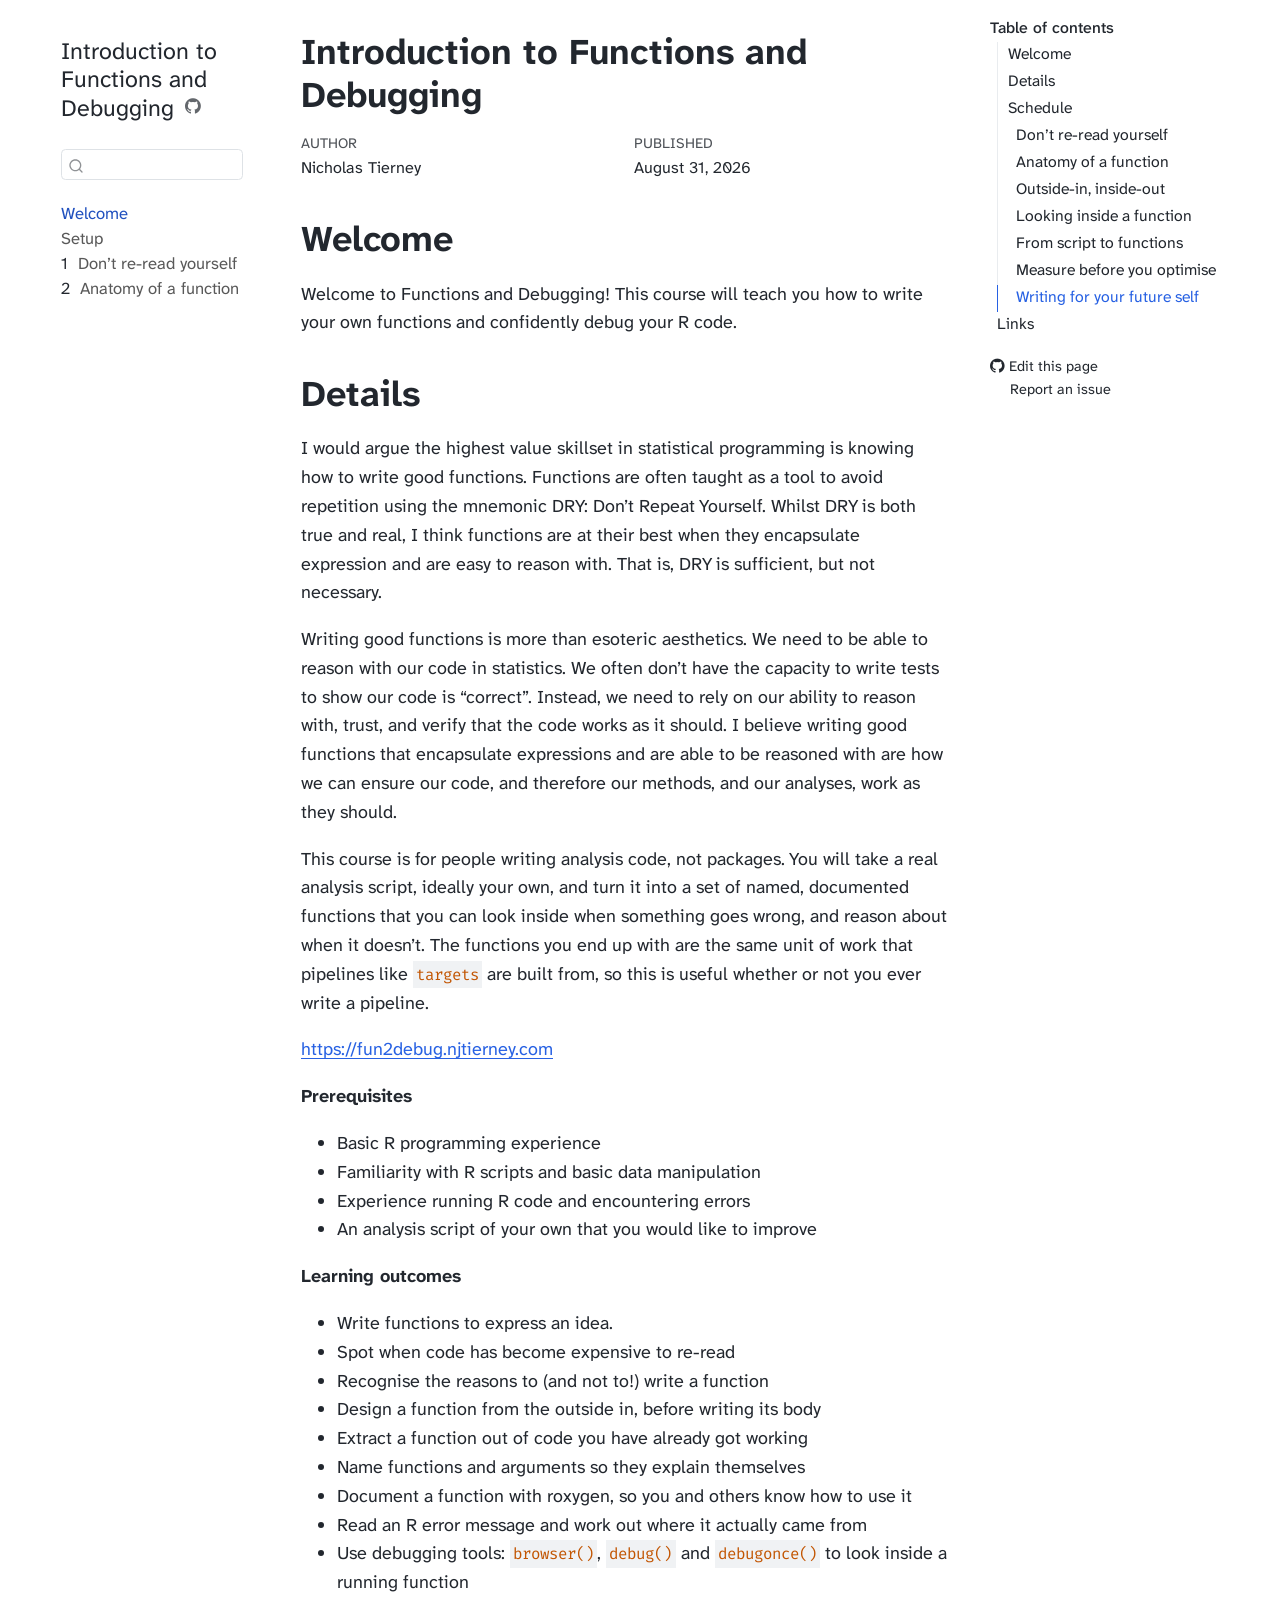
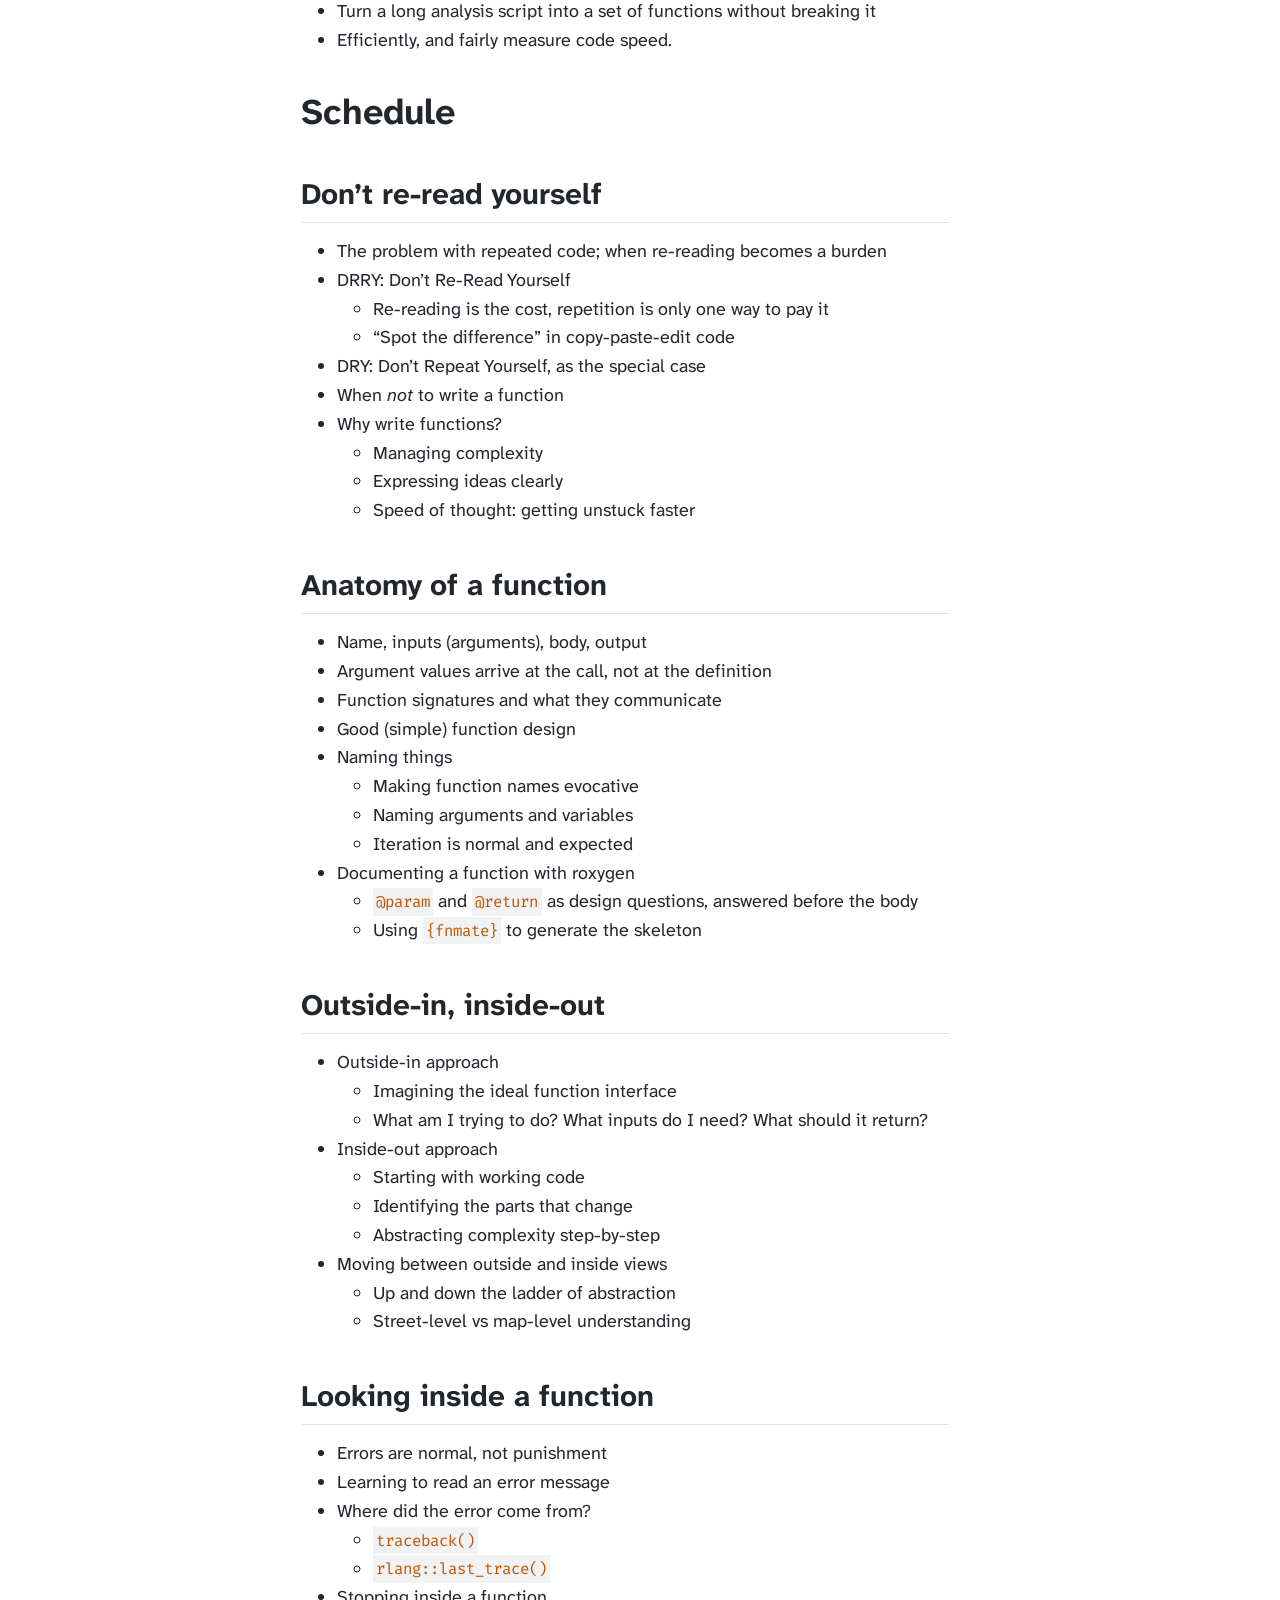
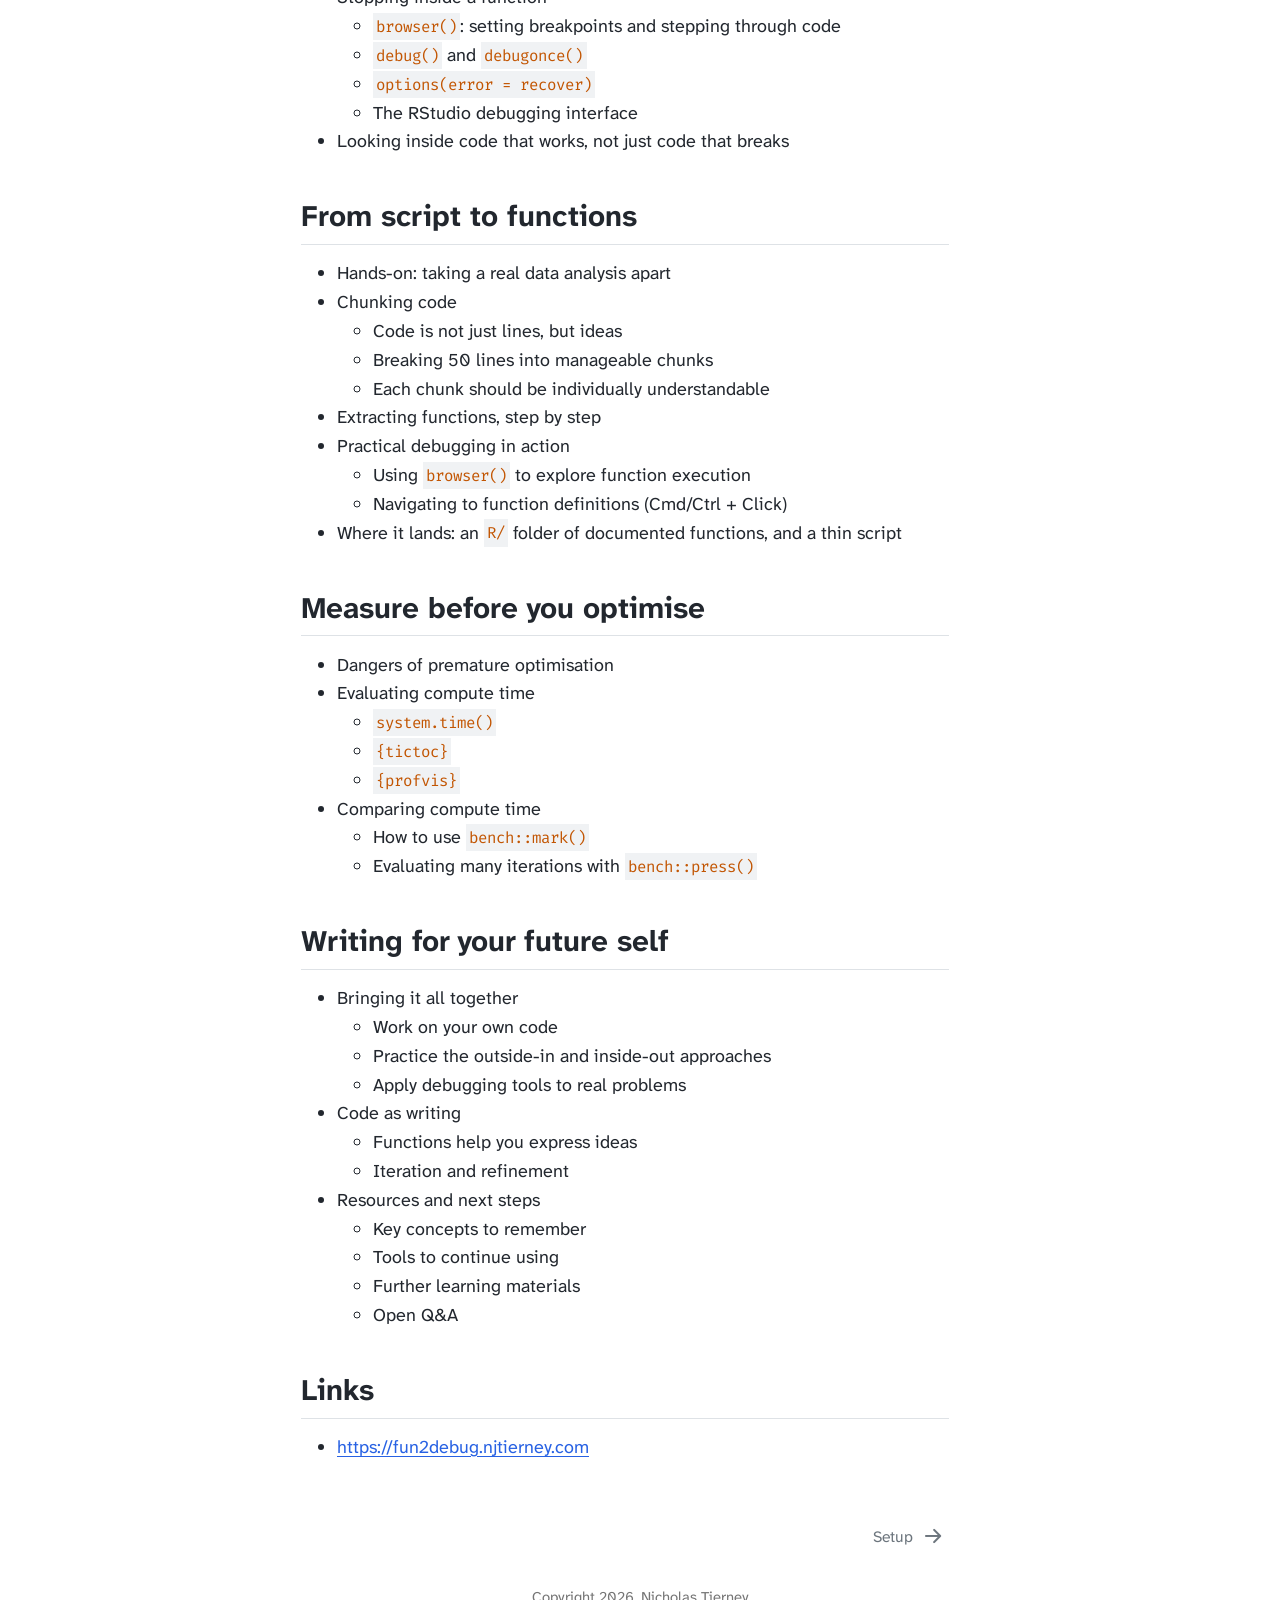
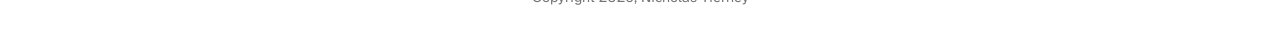
==== commit 65e31785: "Built site for gh-pages" ====
--- a/index.html
+++ b/index.html
@@ -127,6 +127,18 @@
   <div class="sidebar-item-container"> 
   <a href="./setup.html" class="sidebar-item-text sidebar-link">
  <span class="menu-text">Setup</span></a>
+  </div>
+</li>
+        <li class="sidebar-item">
+  <div class="sidebar-item-container"> 
+  <a href="./dont-re-read-yourself.html" class="sidebar-item-text sidebar-link">
+ <span class="menu-text"><span class="chapter-number">1</span>&nbsp; <span class="chapter-title">Don’t re-read yourself</span></span></a>
+  </div>
+</li>
+        <li class="sidebar-item">
+  <div class="sidebar-item-container"> 
+  <a href="./anatomy-of-a-function.html" class="sidebar-item-text sidebar-link">
+ <span class="menu-text"><span class="chapter-number">2</span>&nbsp; <span class="chapter-title">Anatomy of a function</span></span></a>
   </div>
 </li>
     </ul>
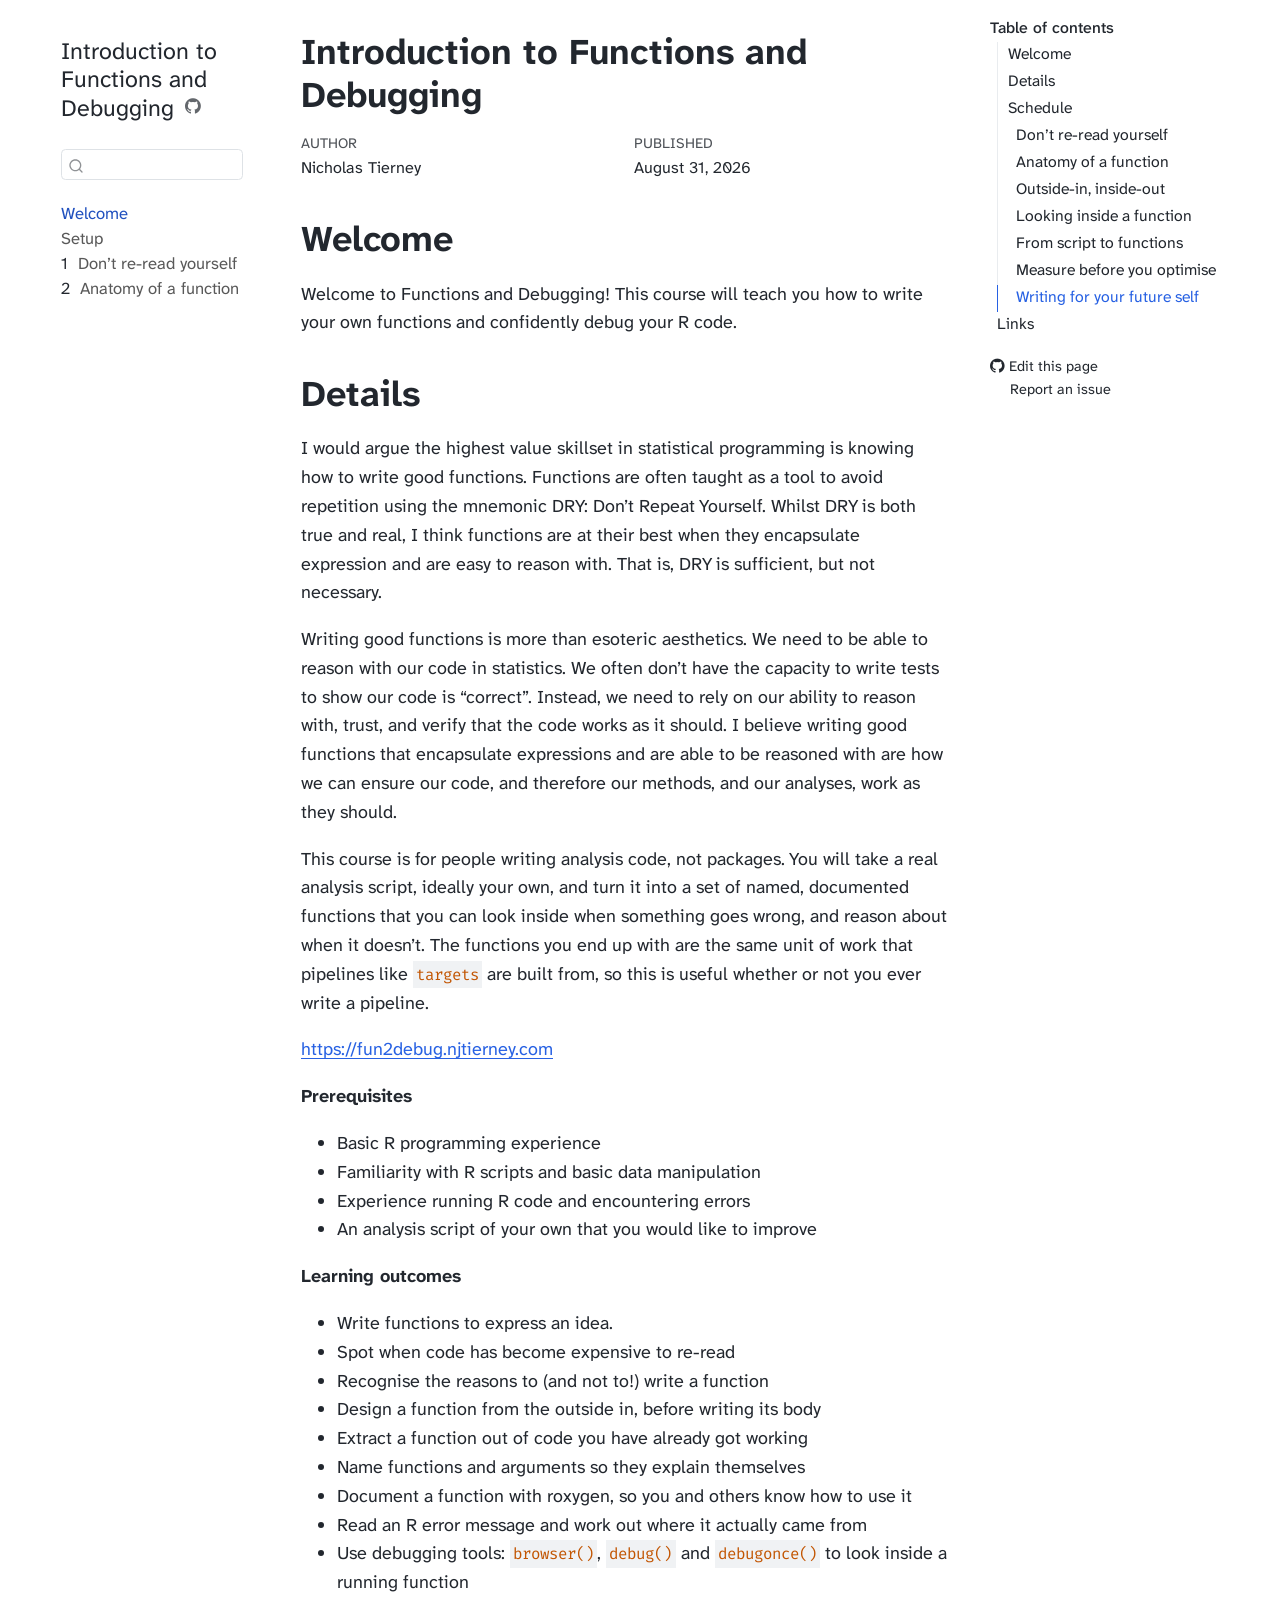
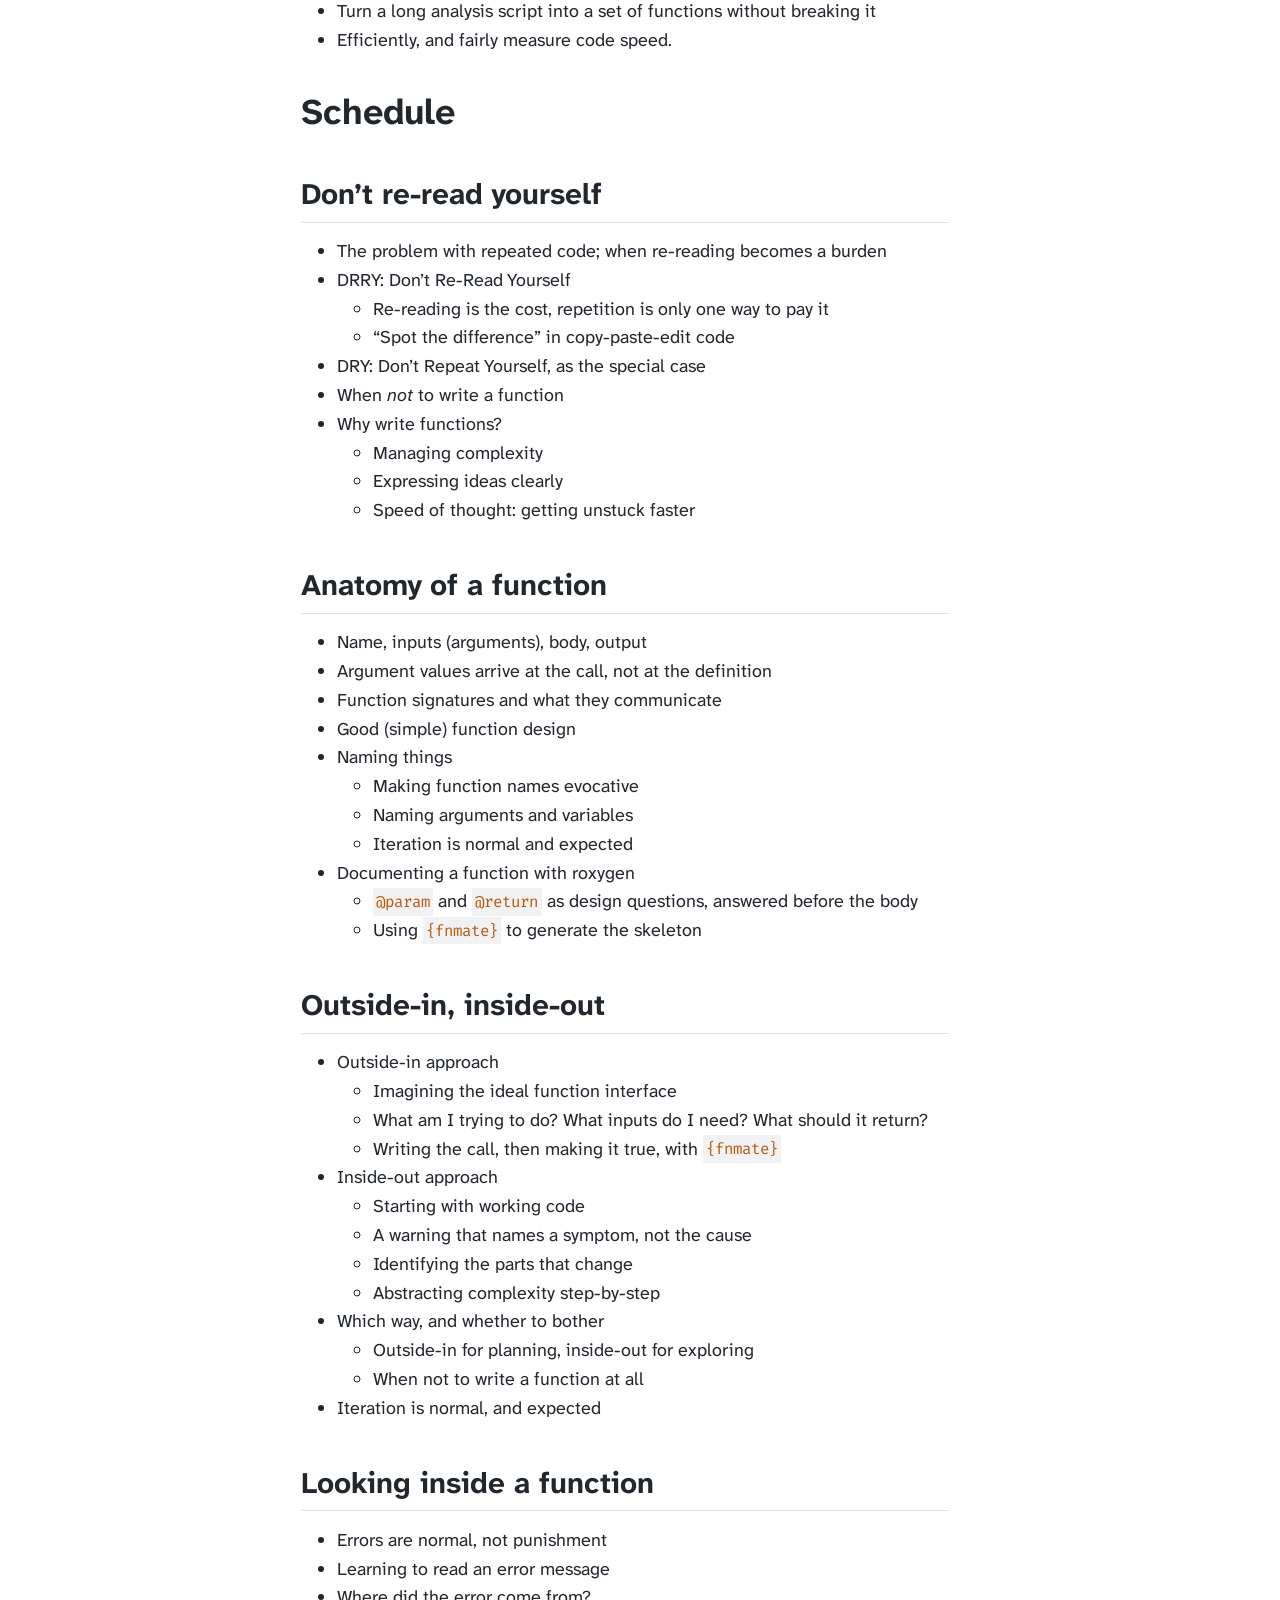
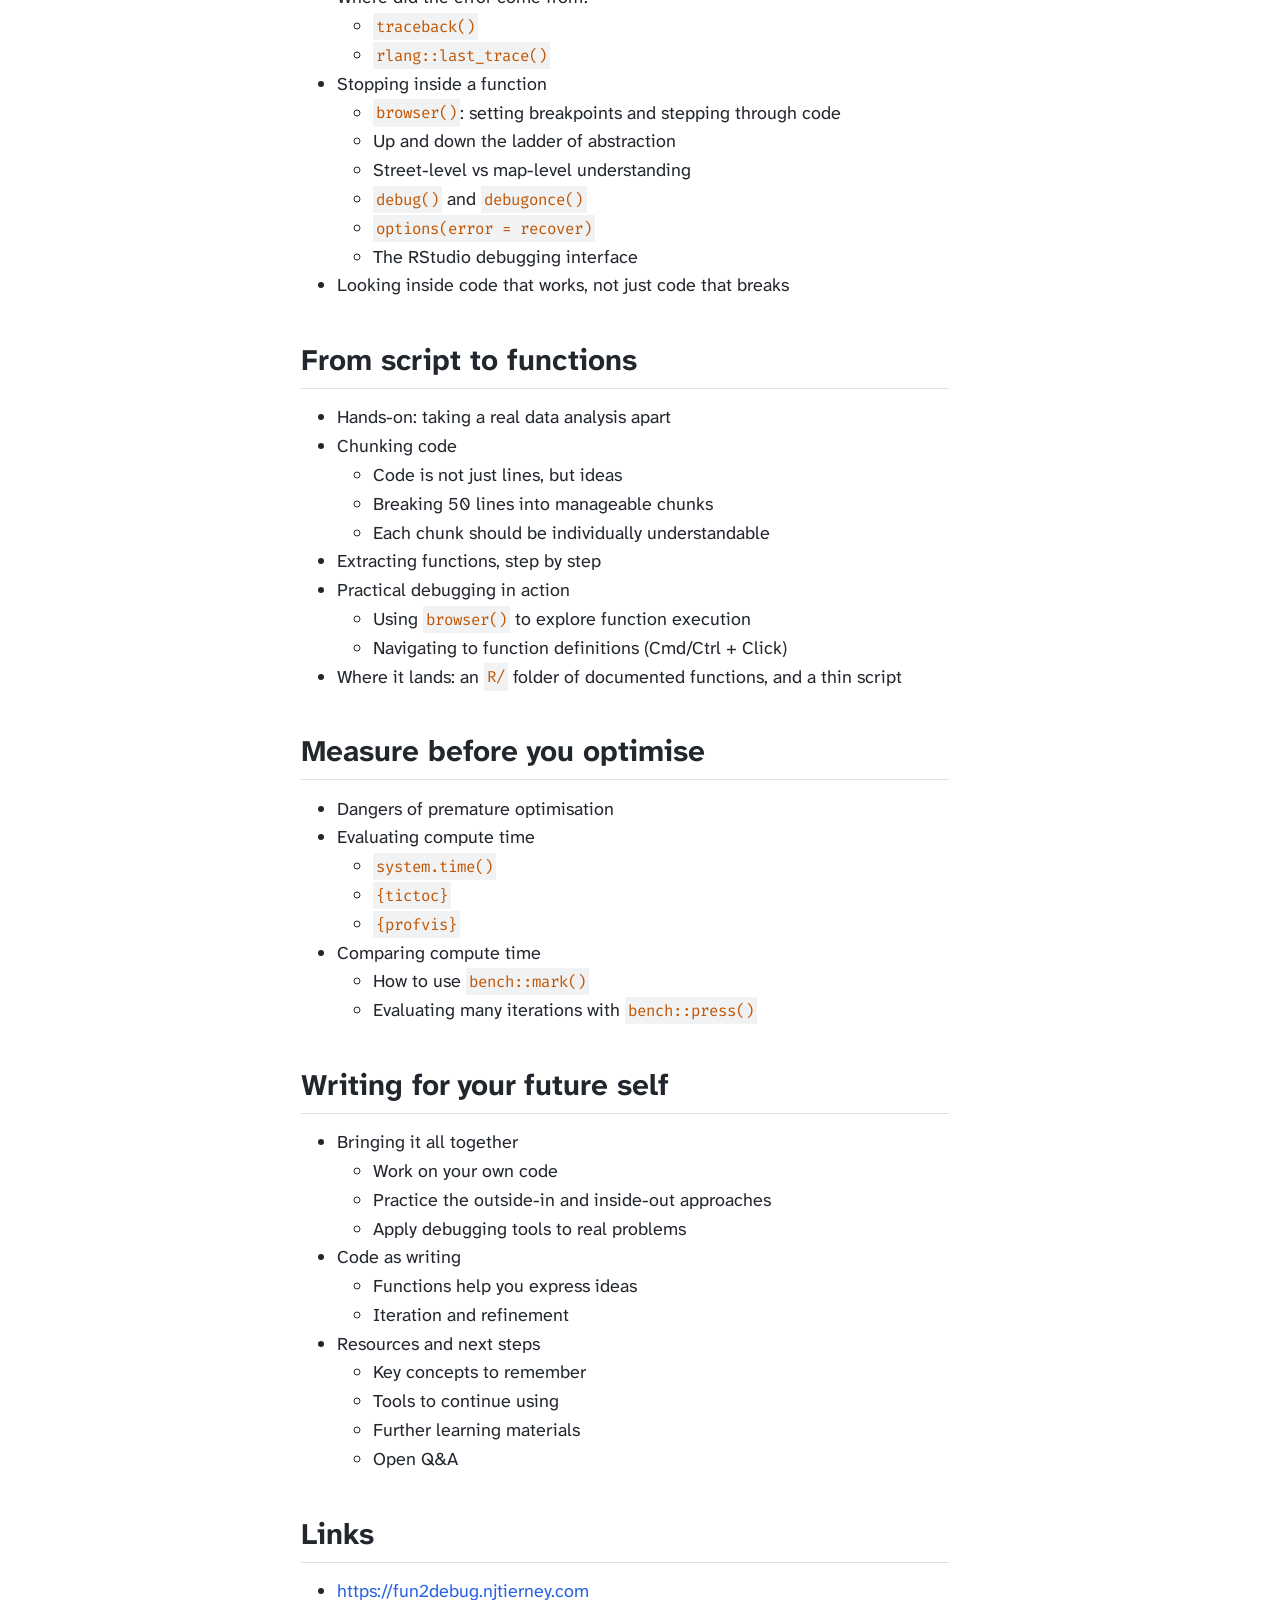
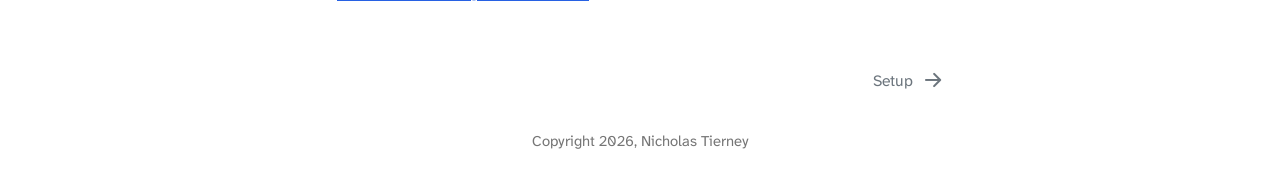
==== commit 3b4ee6a1: "Built site for gh-pages" ====
--- a/index.html
+++ b/index.html
@@ -281,18 +281,21 @@
 <ul>
 <li>Imagining the ideal function interface</li>
 <li>What am I trying to do? What inputs do I need? What should it return?</li>
+<li>Writing the call, then making it true, with <code>{fnmate}</code></li>
 </ul></li>
 <li>Inside-out approach
 <ul>
 <li>Starting with working code</li>
+<li>A warning that names a symptom, not the cause</li>
 <li>Identifying the parts that change</li>
 <li>Abstracting complexity step-by-step</li>
 </ul></li>
-<li>Moving between outside and inside views
-<ul>
-<li>Up and down the ladder of abstraction</li>
-<li>Street-level vs map-level understanding</li>
-</ul></li>
+<li>Which way, and whether to bother
+<ul>
+<li>Outside-in for planning, inside-out for exploring</li>
+<li>When not to write a function at all</li>
+</ul></li>
+<li>Iteration is normal, and expected</li>
 </ul>
 </section>
 <section id="looking-inside-a-function" class="level2">
@@ -308,6 +311,8 @@
 <li>Stopping inside a function
 <ul>
 <li><code>browser()</code>: setting breakpoints and stepping through code</li>
+<li>Up and down the ladder of abstraction</li>
+<li>Street-level vs map-level understanding</li>
 <li><code>debug()</code> and <code>debugonce()</code></li>
 <li><code>options(error = recover)</code></li>
 <li>The RStudio debugging interface</li>
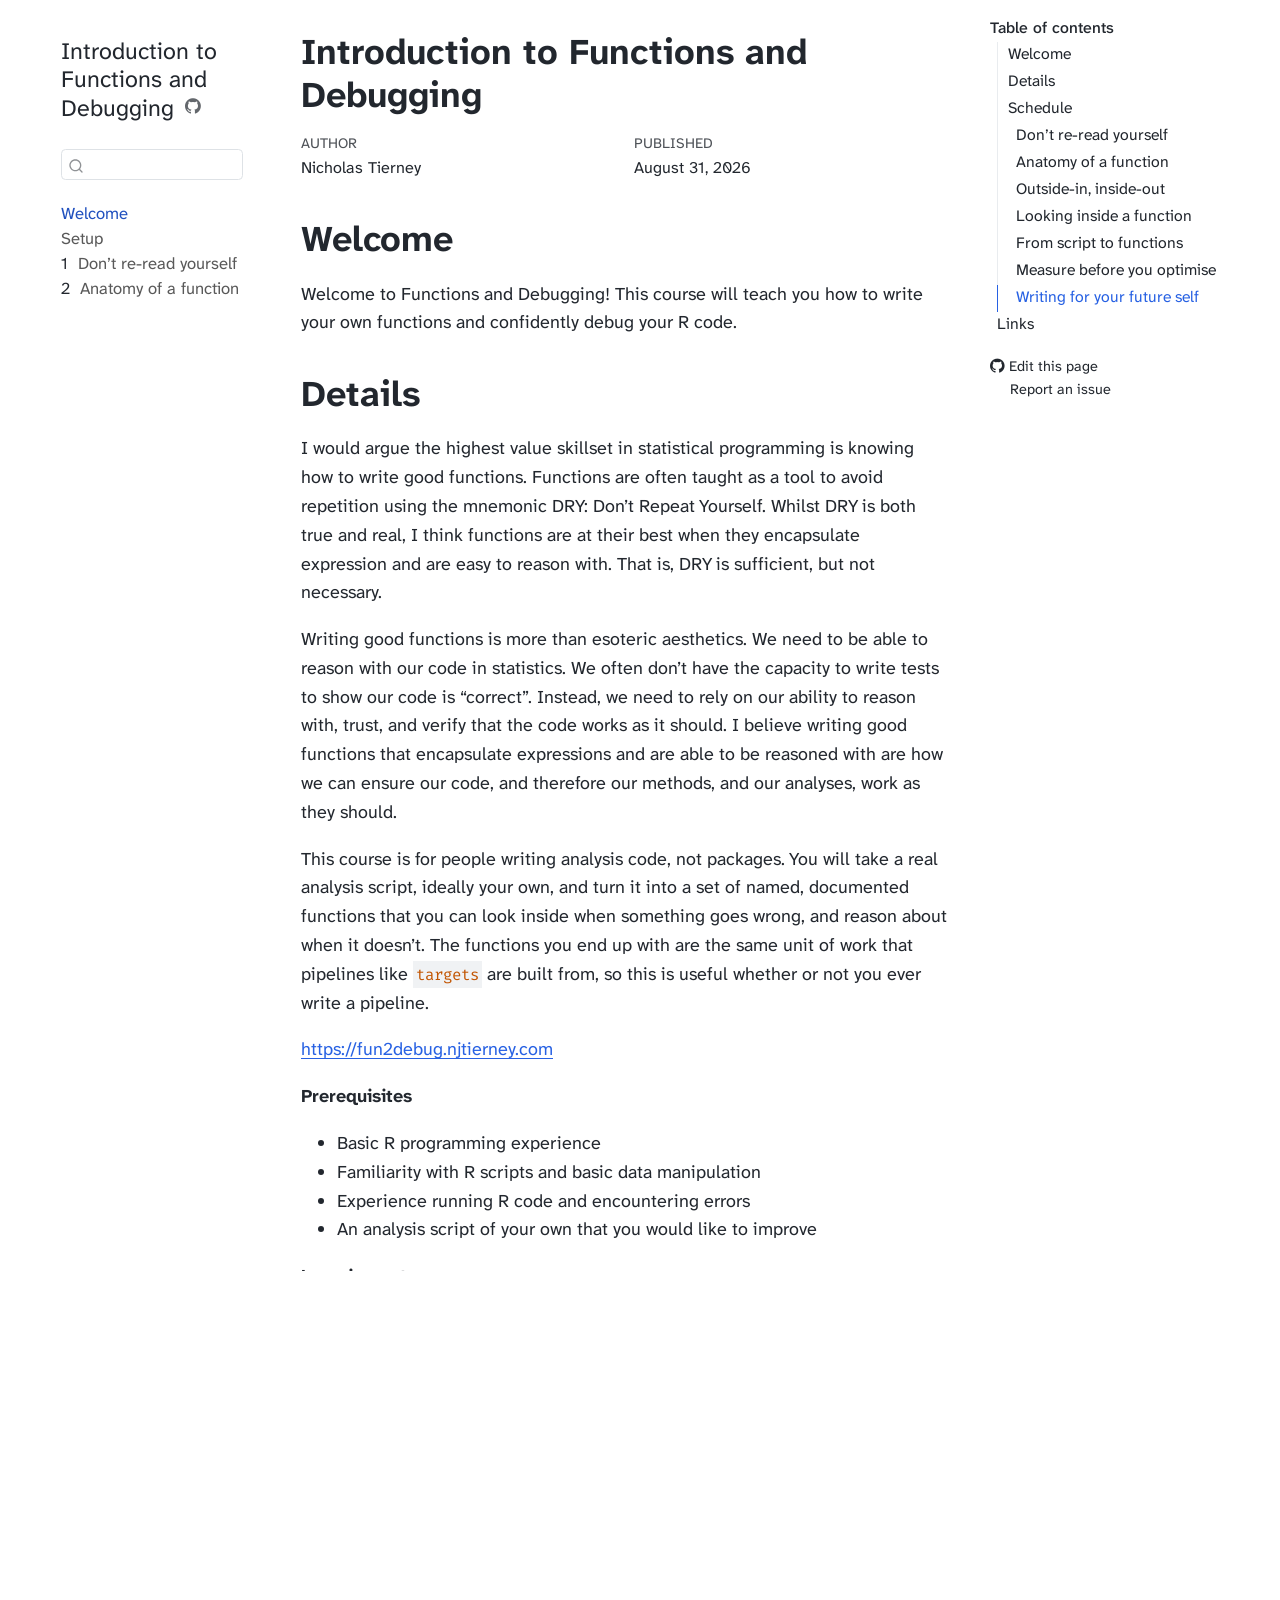
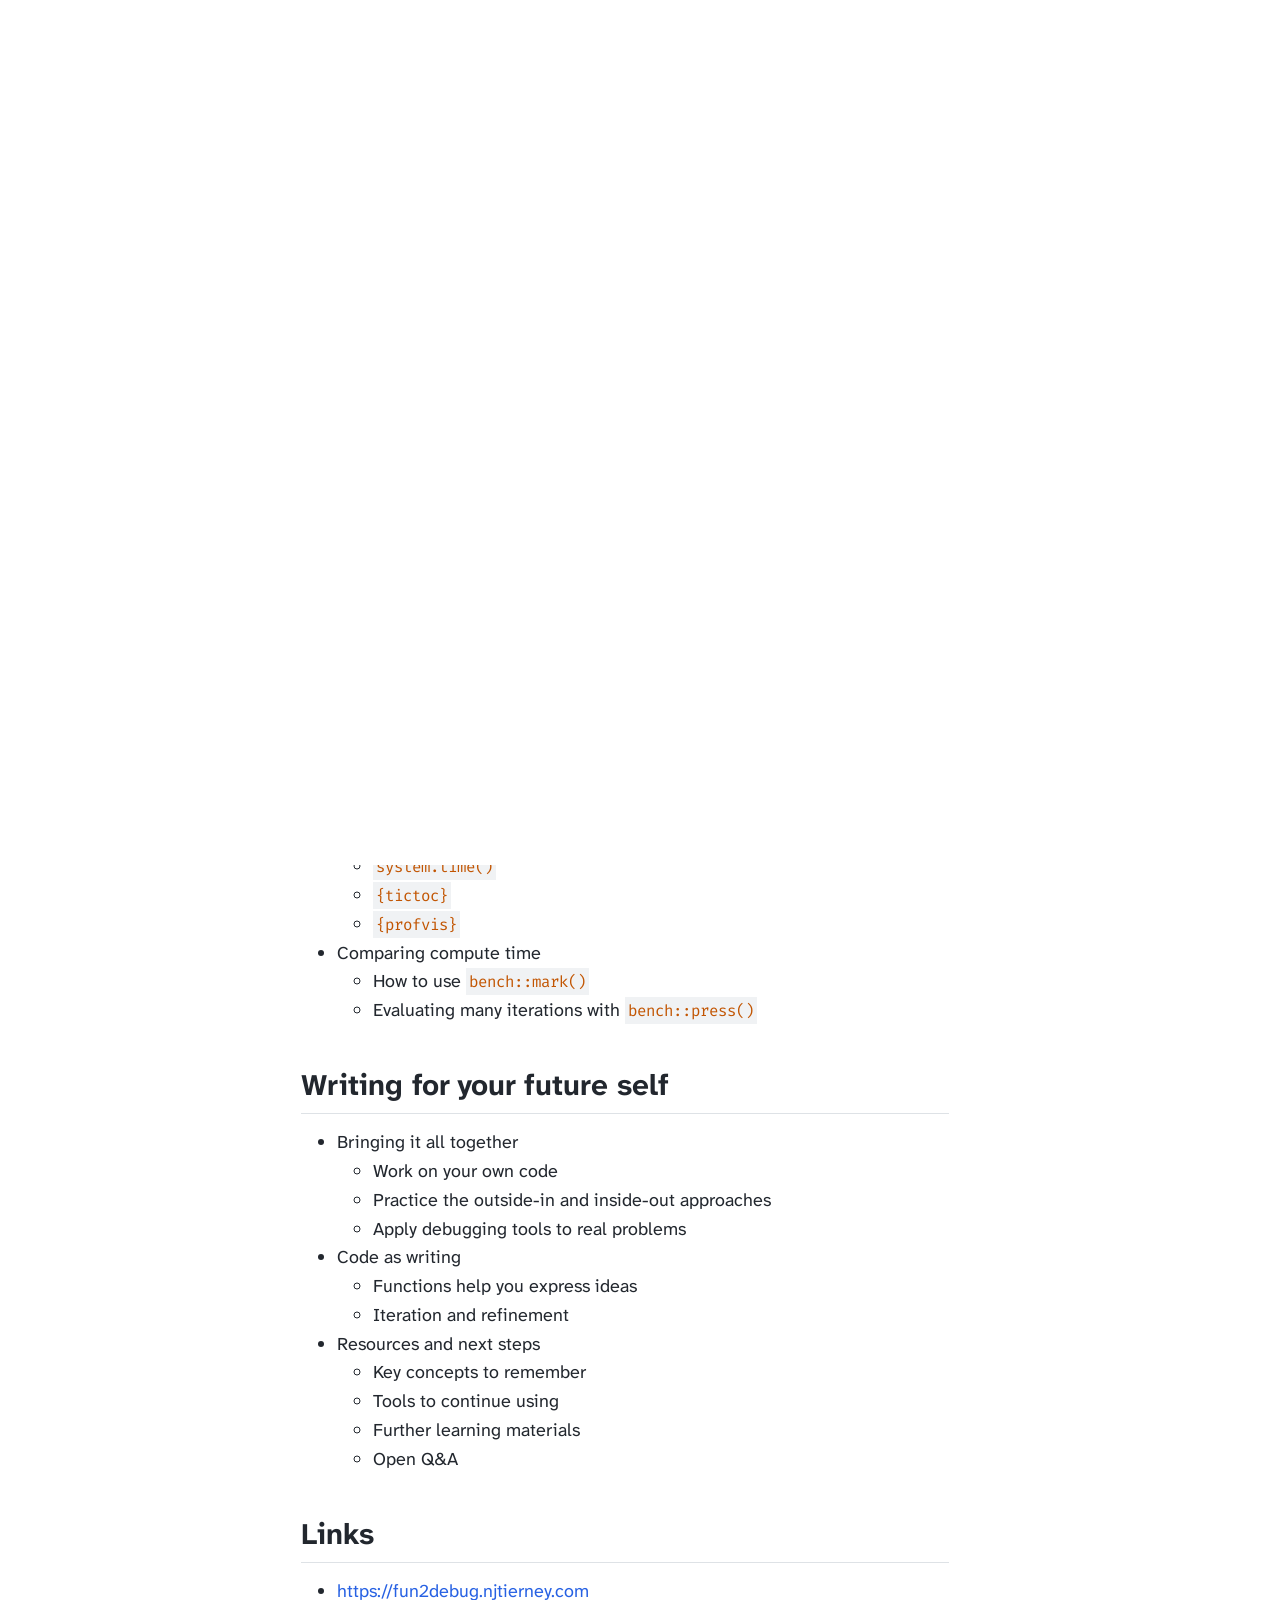
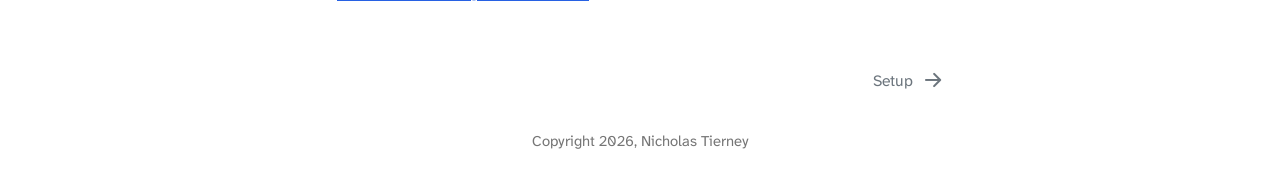
==== commit 2aa26948: "Built site for gh-pages" ====
--- a/index.html
+++ b/index.html
@@ -48,7 +48,7 @@
 <link href="site_libs/quarto-html/quarto-syntax-highlighting-b45b7b0fa9169e986df15f1ef60a279c.css" rel="stylesheet" id="quarto-text-highlighting-styles">
 <script src="site_libs/bootstrap/bootstrap.min.js"></script>
 <link href="site_libs/bootstrap/bootstrap-icons.css" rel="stylesheet">
-<link href="site_libs/bootstrap/bootstrap-020cafe2c5162b14dfdb8f310a12914a.min.css" rel="stylesheet" append-hash="true" id="quarto-bootstrap" data-mode="light">
+<link href="site_libs/bootstrap/bootstrap-13182358bc67e160affdadb17fc670fe.min.css" rel="stylesheet" append-hash="true" id="quarto-bootstrap" data-mode="light">
 <script id="quarto-search-options" type="application/json">{
   "location": "sidebar",
   "copy-button": false,
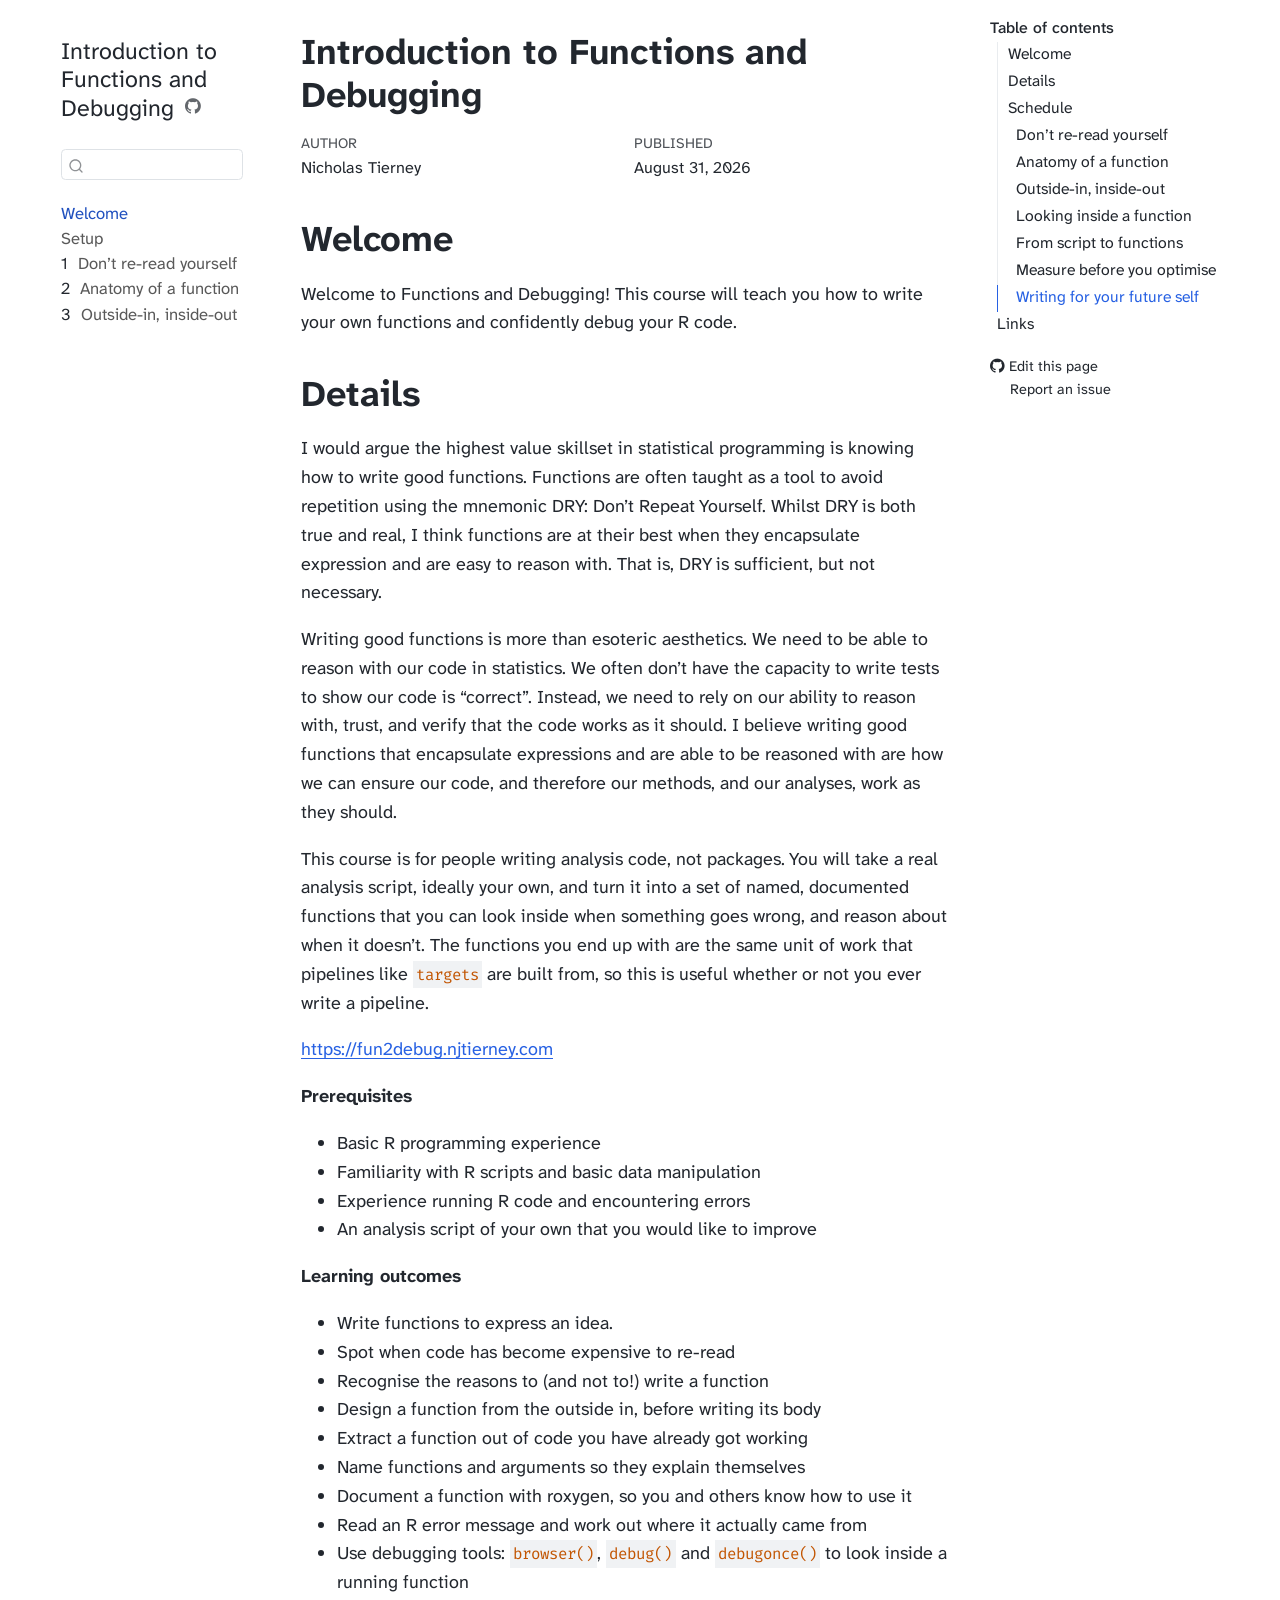
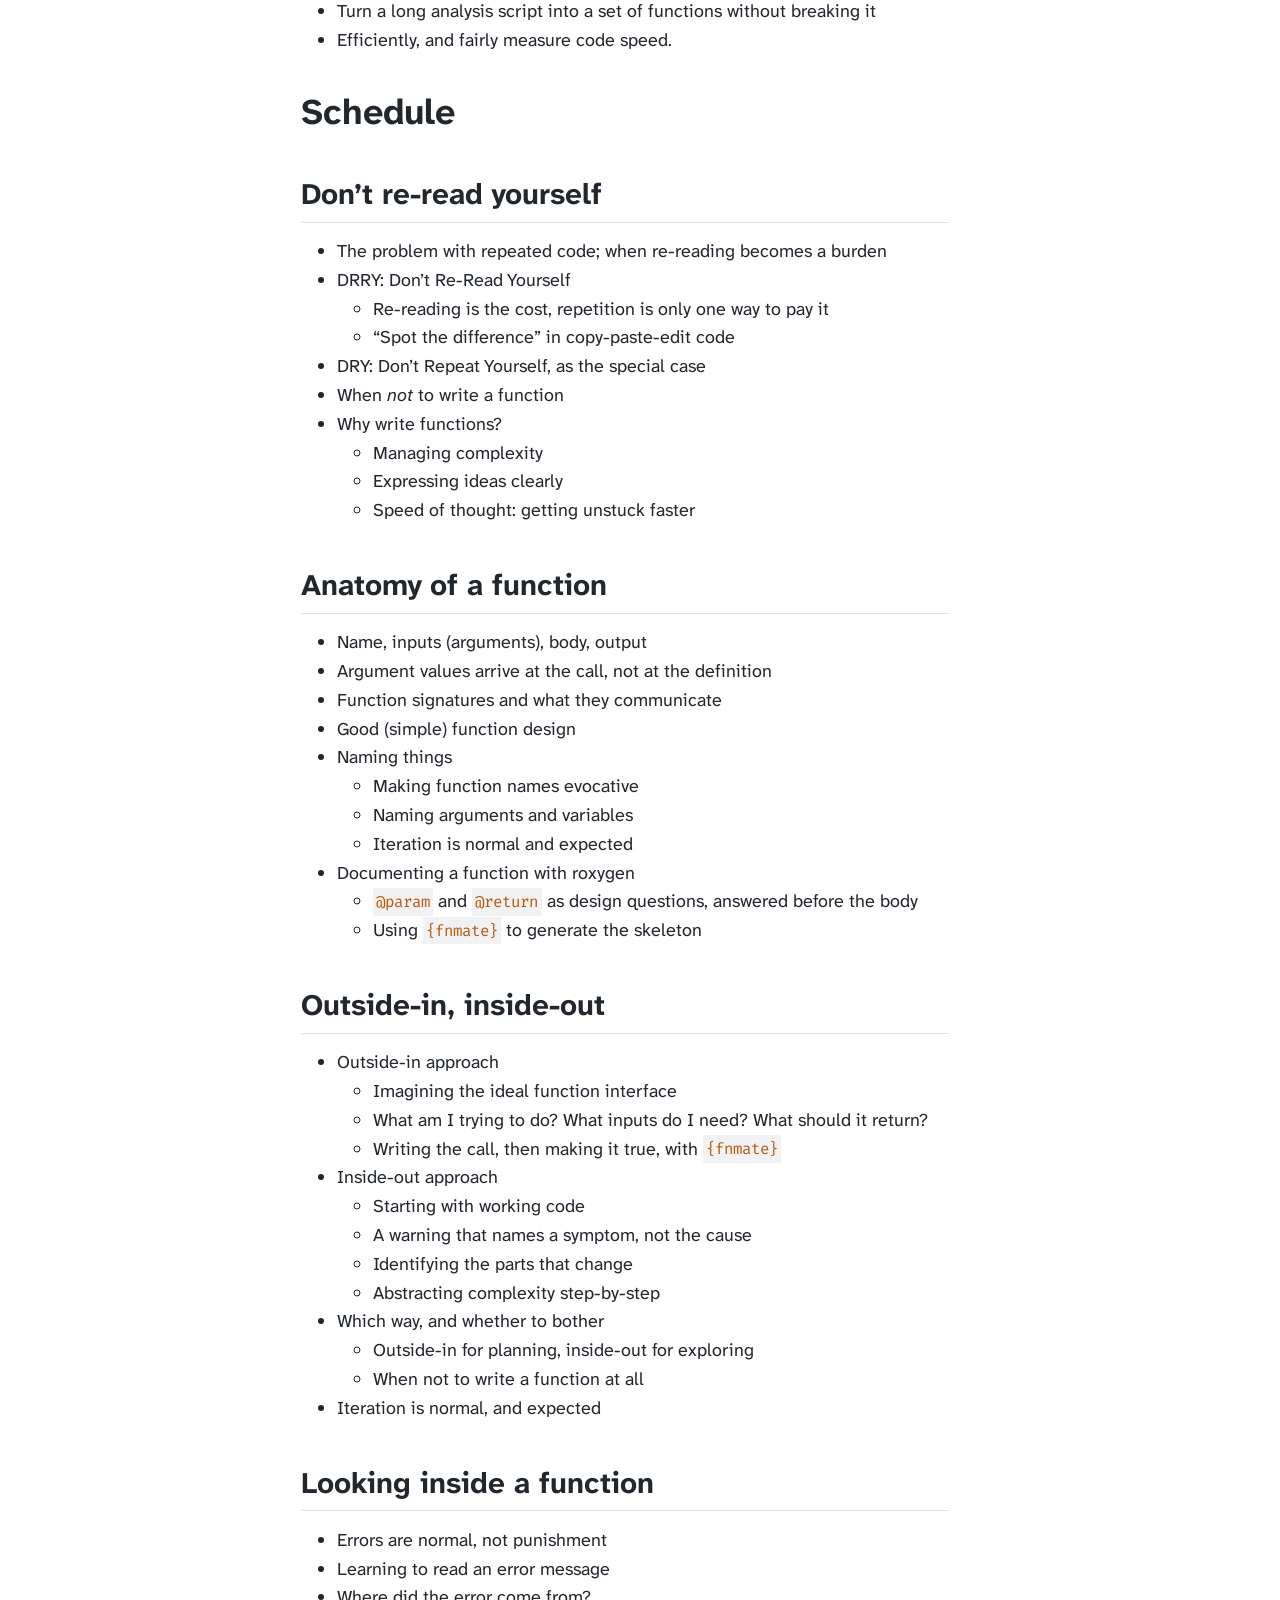
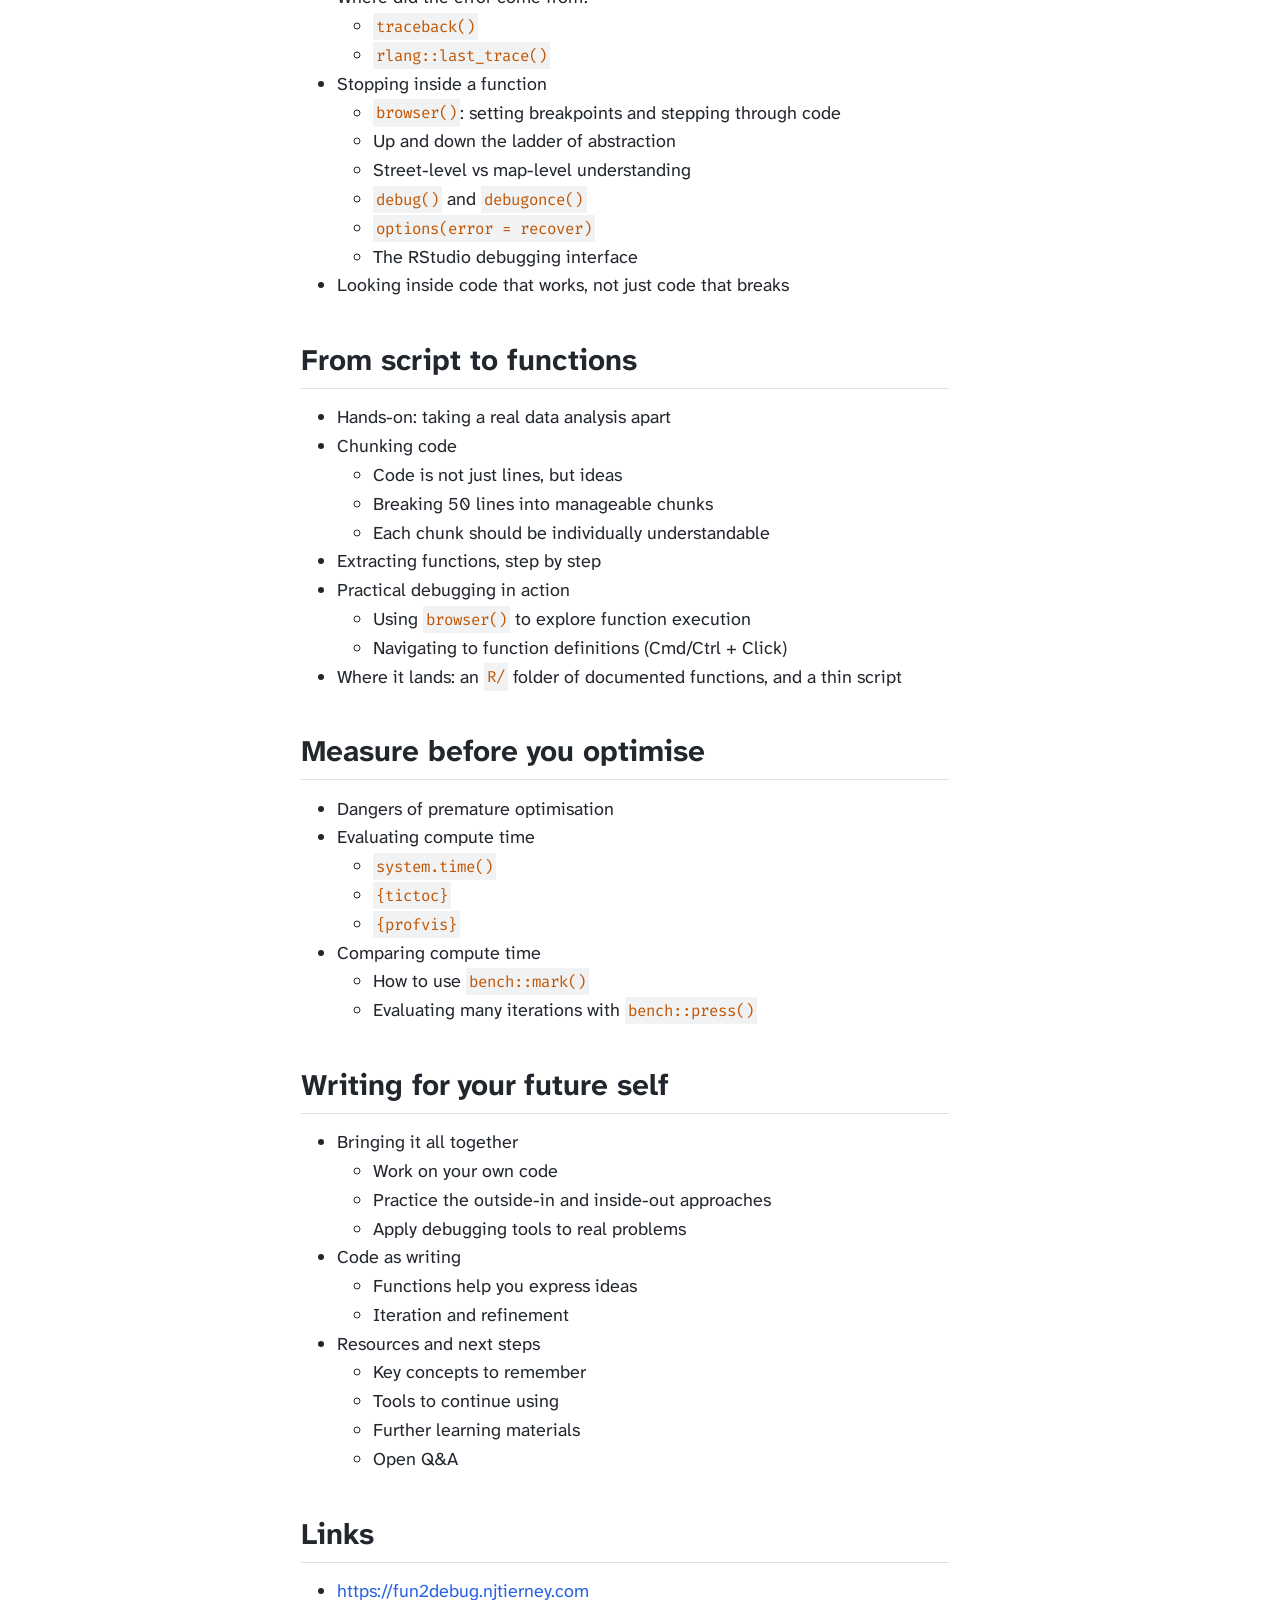
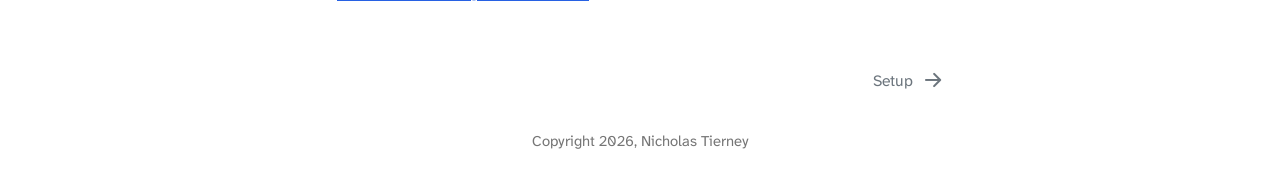
==== commit fc56cd5c: "Built site for gh-pages" ====
--- a/index.html
+++ b/index.html
@@ -139,6 +139,12 @@
   <div class="sidebar-item-container"> 
   <a href="./anatomy-of-a-function.html" class="sidebar-item-text sidebar-link">
  <span class="menu-text"><span class="chapter-number">2</span>&nbsp; <span class="chapter-title">Anatomy of a function</span></span></a>
+  </div>
+</li>
+        <li class="sidebar-item">
+  <div class="sidebar-item-container"> 
+  <a href="./outside-in-inside-out.html" class="sidebar-item-text sidebar-link">
+ <span class="menu-text"><span class="chapter-number">3</span>&nbsp; <span class="chapter-title">Outside-in, inside-out</span></span></a>
   </div>
 </li>
     </ul>
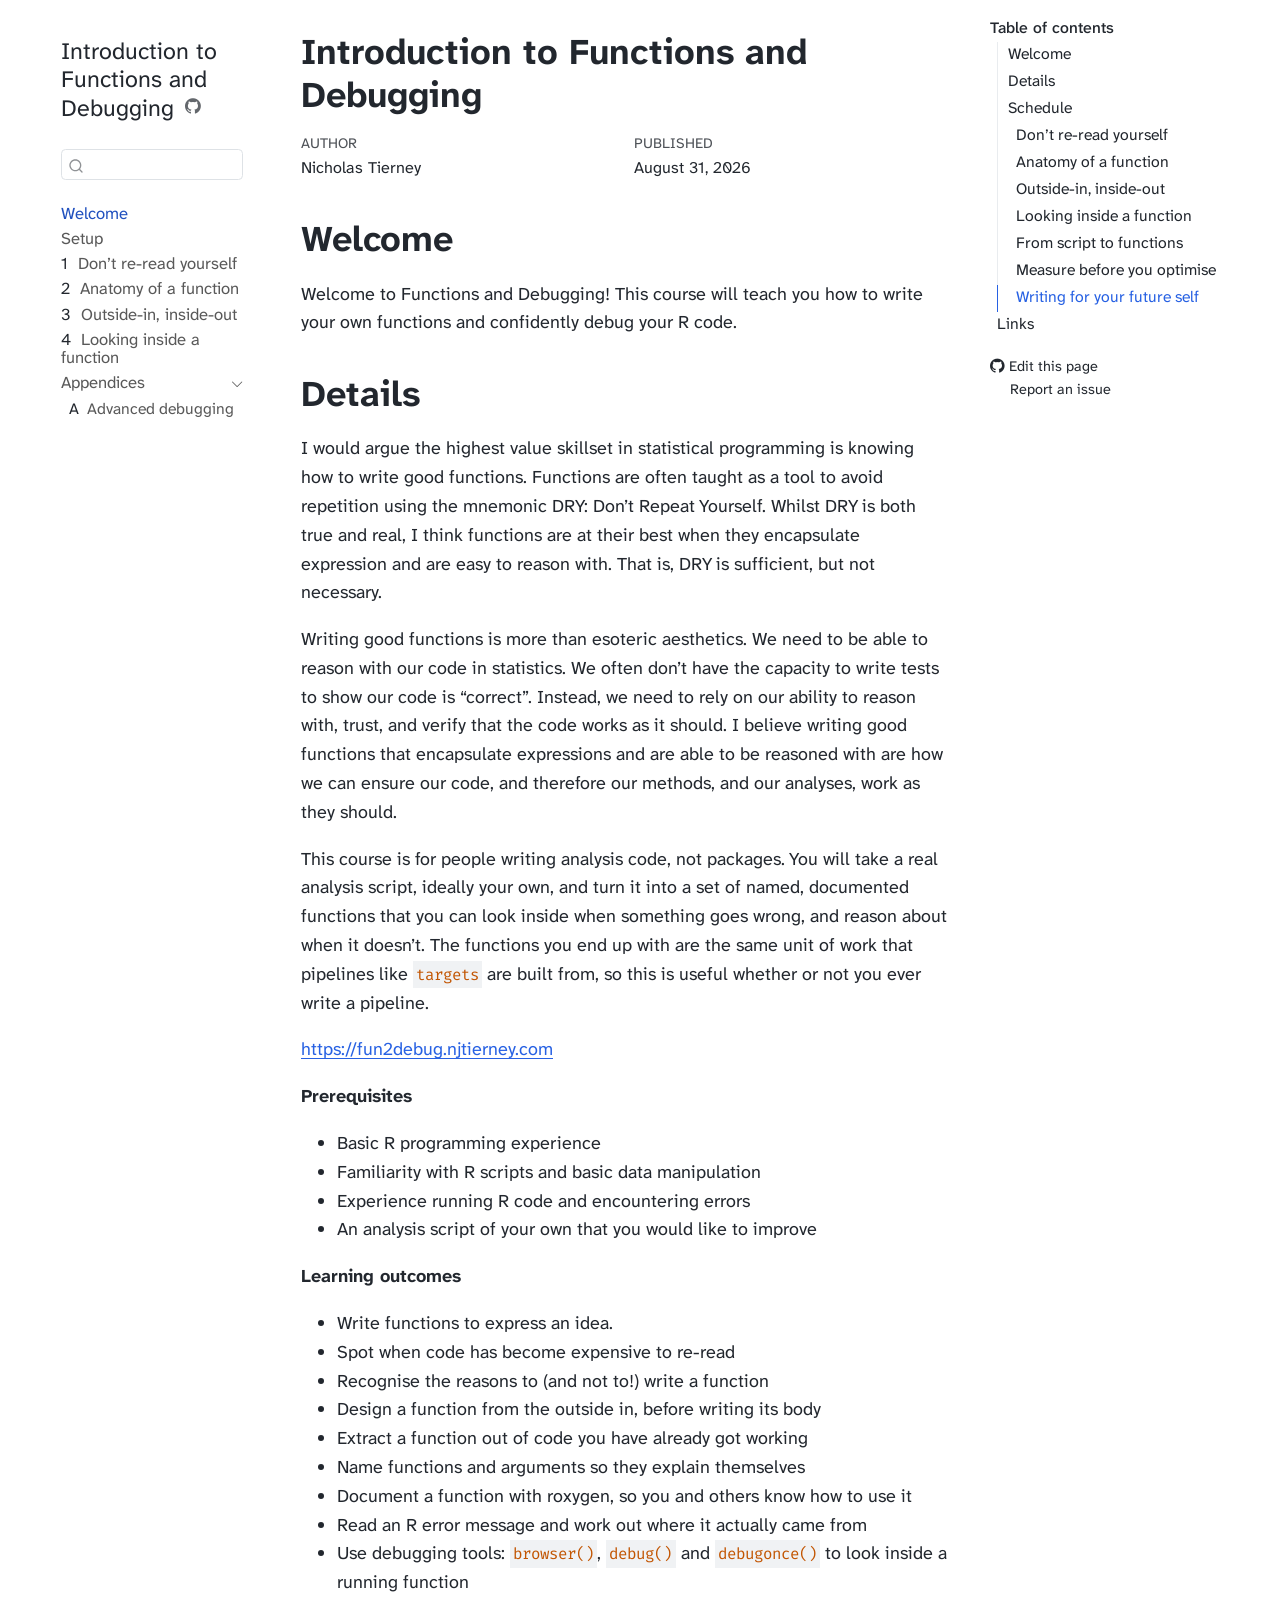
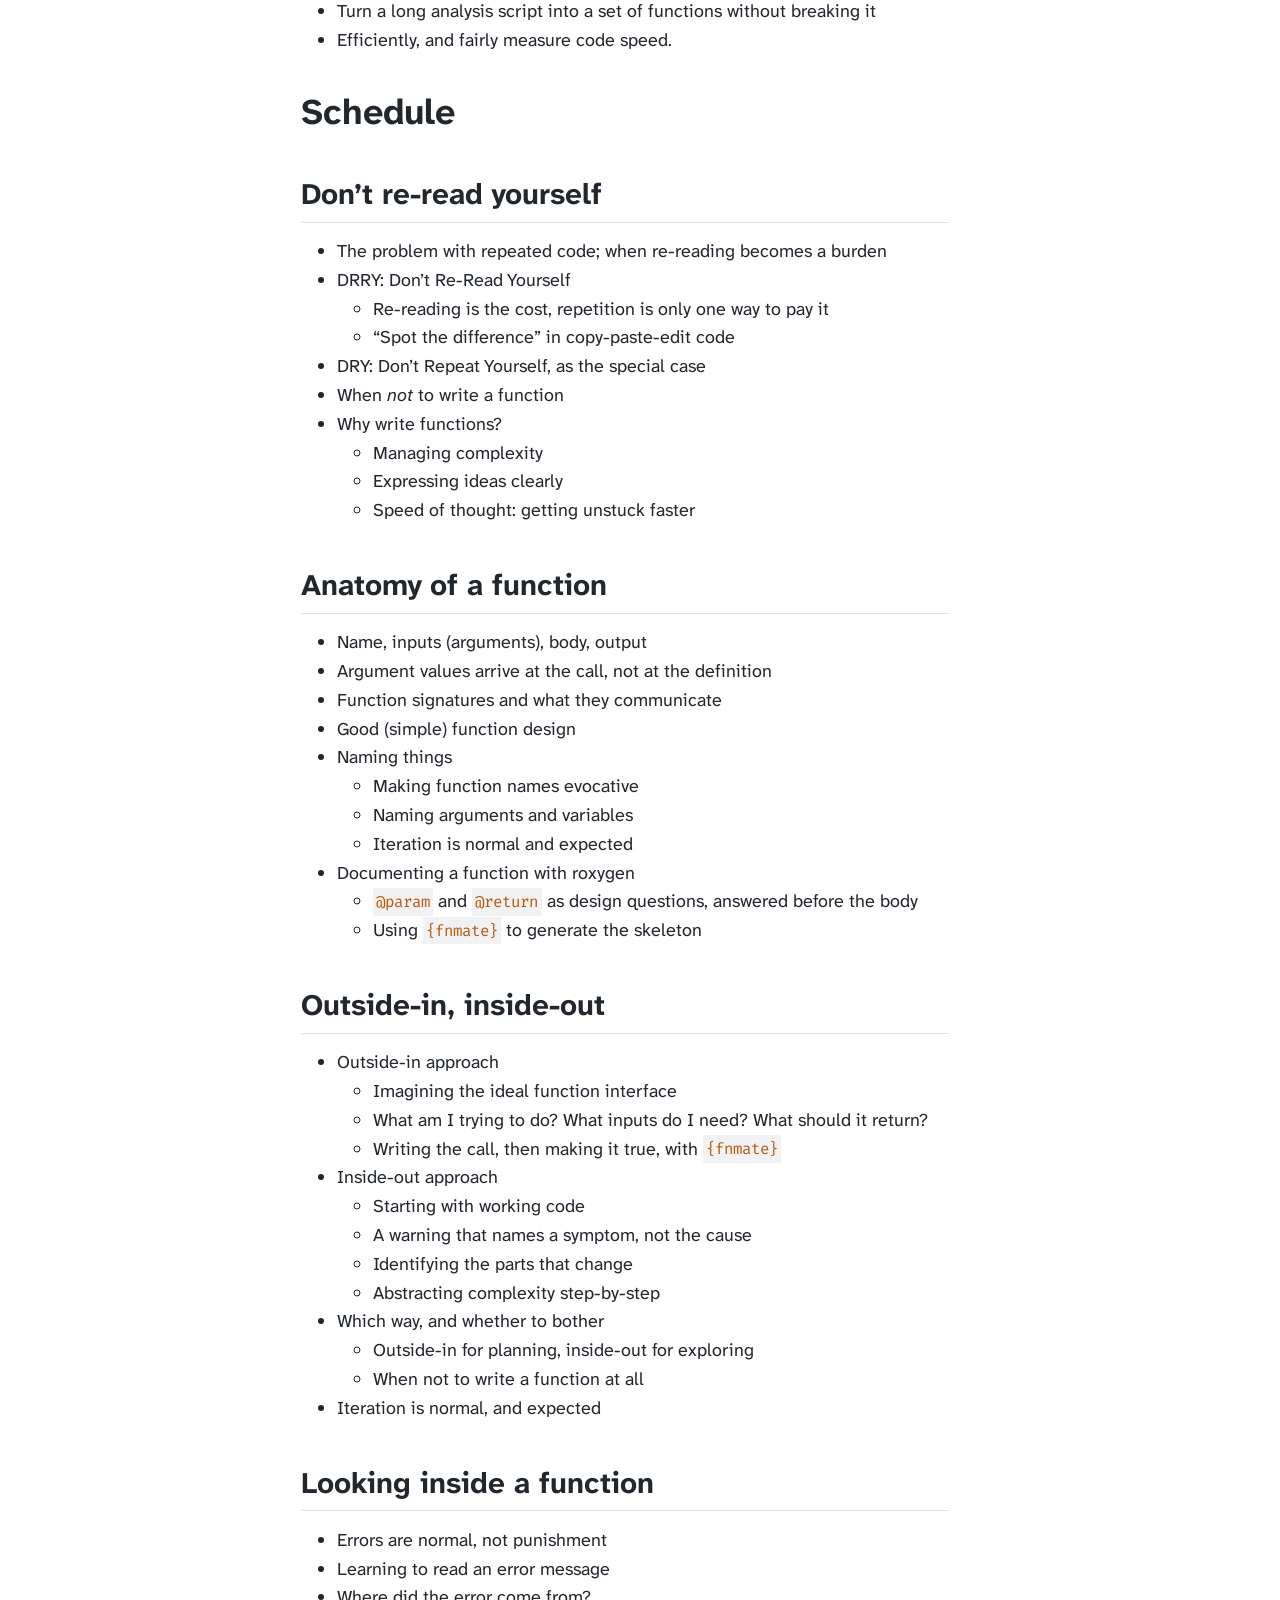
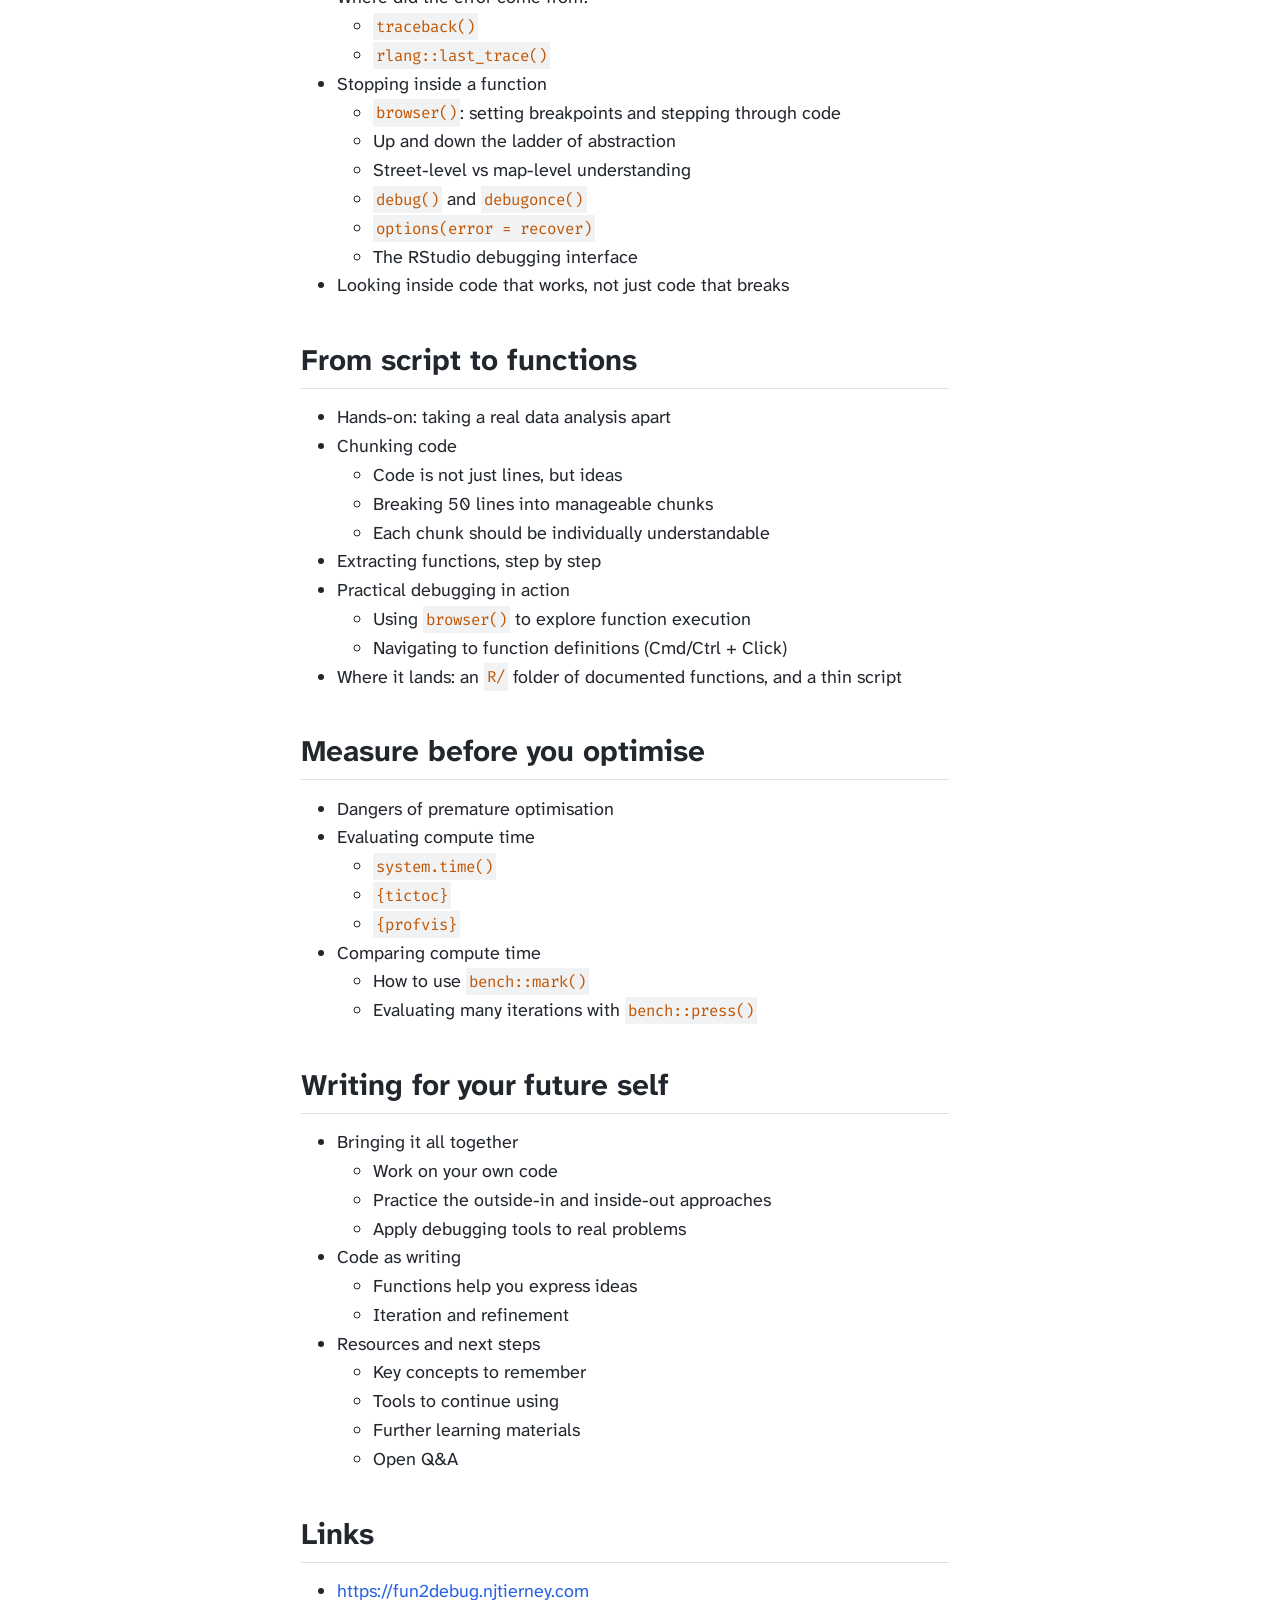
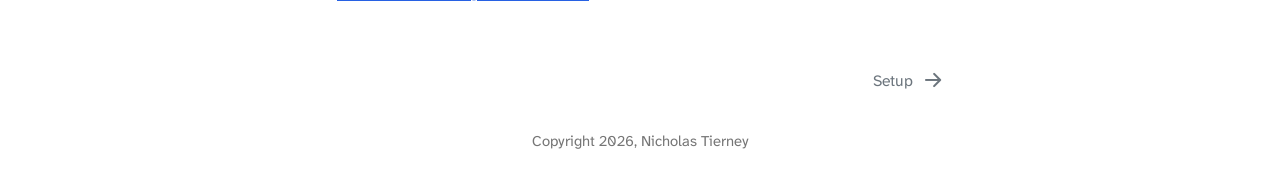
==== commit 01ddeca3: "Built site for gh-pages" ====
--- a/index.html
+++ b/index.html
@@ -147,6 +147,29 @@
  <span class="menu-text"><span class="chapter-number">3</span>&nbsp; <span class="chapter-title">Outside-in, inside-out</span></span></a>
   </div>
 </li>
+        <li class="sidebar-item">
+  <div class="sidebar-item-container"> 
+  <a href="./looking-inside-a-function.html" class="sidebar-item-text sidebar-link">
+ <span class="menu-text"><span class="chapter-number">4</span>&nbsp; <span class="chapter-title">Looking inside a function</span></span></a>
+  </div>
+</li>
+        <li class="sidebar-item sidebar-item-section">
+      <div class="sidebar-item-container"> 
+            <a class="sidebar-item-text sidebar-link text-start" data-bs-toggle="collapse" data-bs-target="#quarto-sidebar-section-1" role="navigation" aria-expanded="true">
+ <span class="menu-text">Appendices</span></a>
+          <a class="sidebar-item-toggle text-start" data-bs-toggle="collapse" data-bs-target="#quarto-sidebar-section-1" role="navigation" aria-expanded="true" aria-label="Toggle section">
+            <i class="bi bi-chevron-right ms-2"></i>
+          </a> 
+      </div>
+      <ul id="quarto-sidebar-section-1" class="collapse list-unstyled sidebar-section depth1 show">  
+          <li class="sidebar-item">
+  <div class="sidebar-item-container"> 
+  <a href="./advanced-debugging.html" class="sidebar-item-text sidebar-link">
+ <span class="menu-text"><span class="chapter-number">A</span>&nbsp; <span class="chapter-title">Advanced debugging</span></span></a>
+  </div>
+</li>
+      </ul>
+  </li>
     </ul>
     </div>
 </nav>
